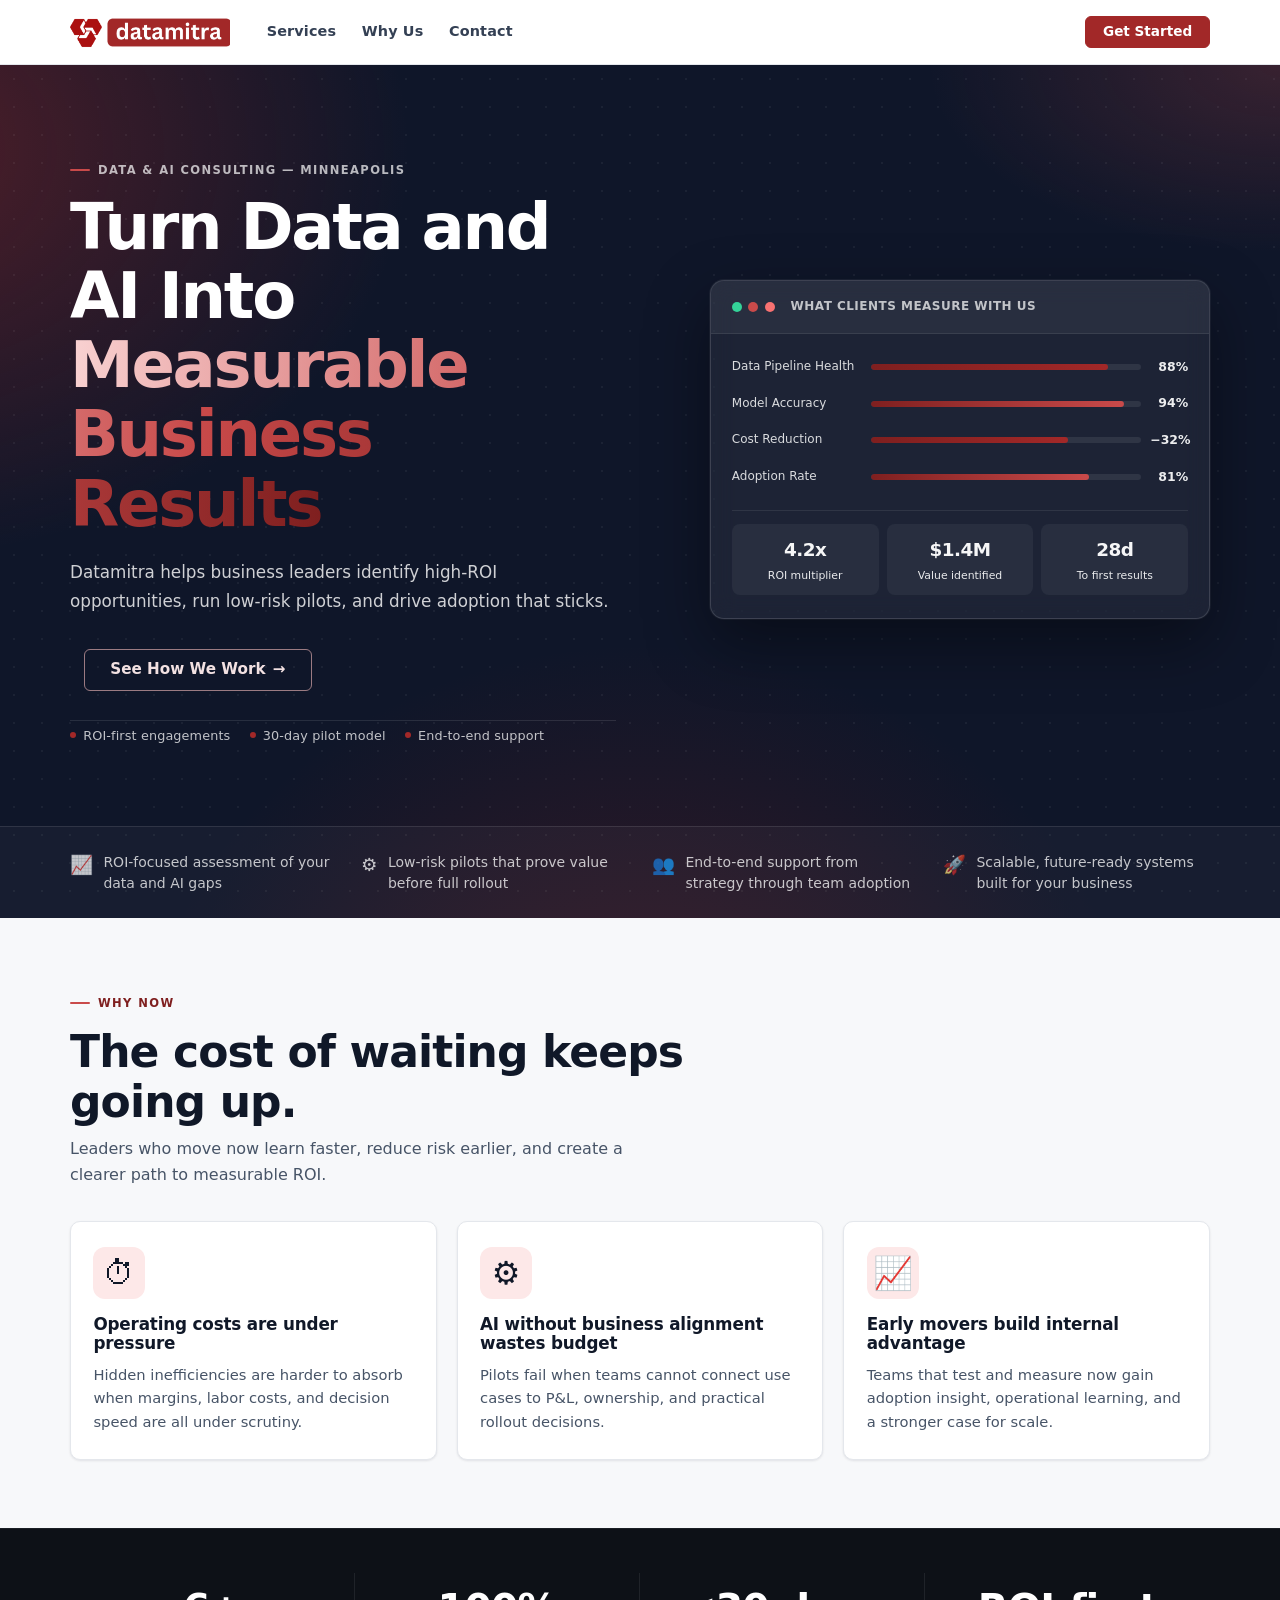
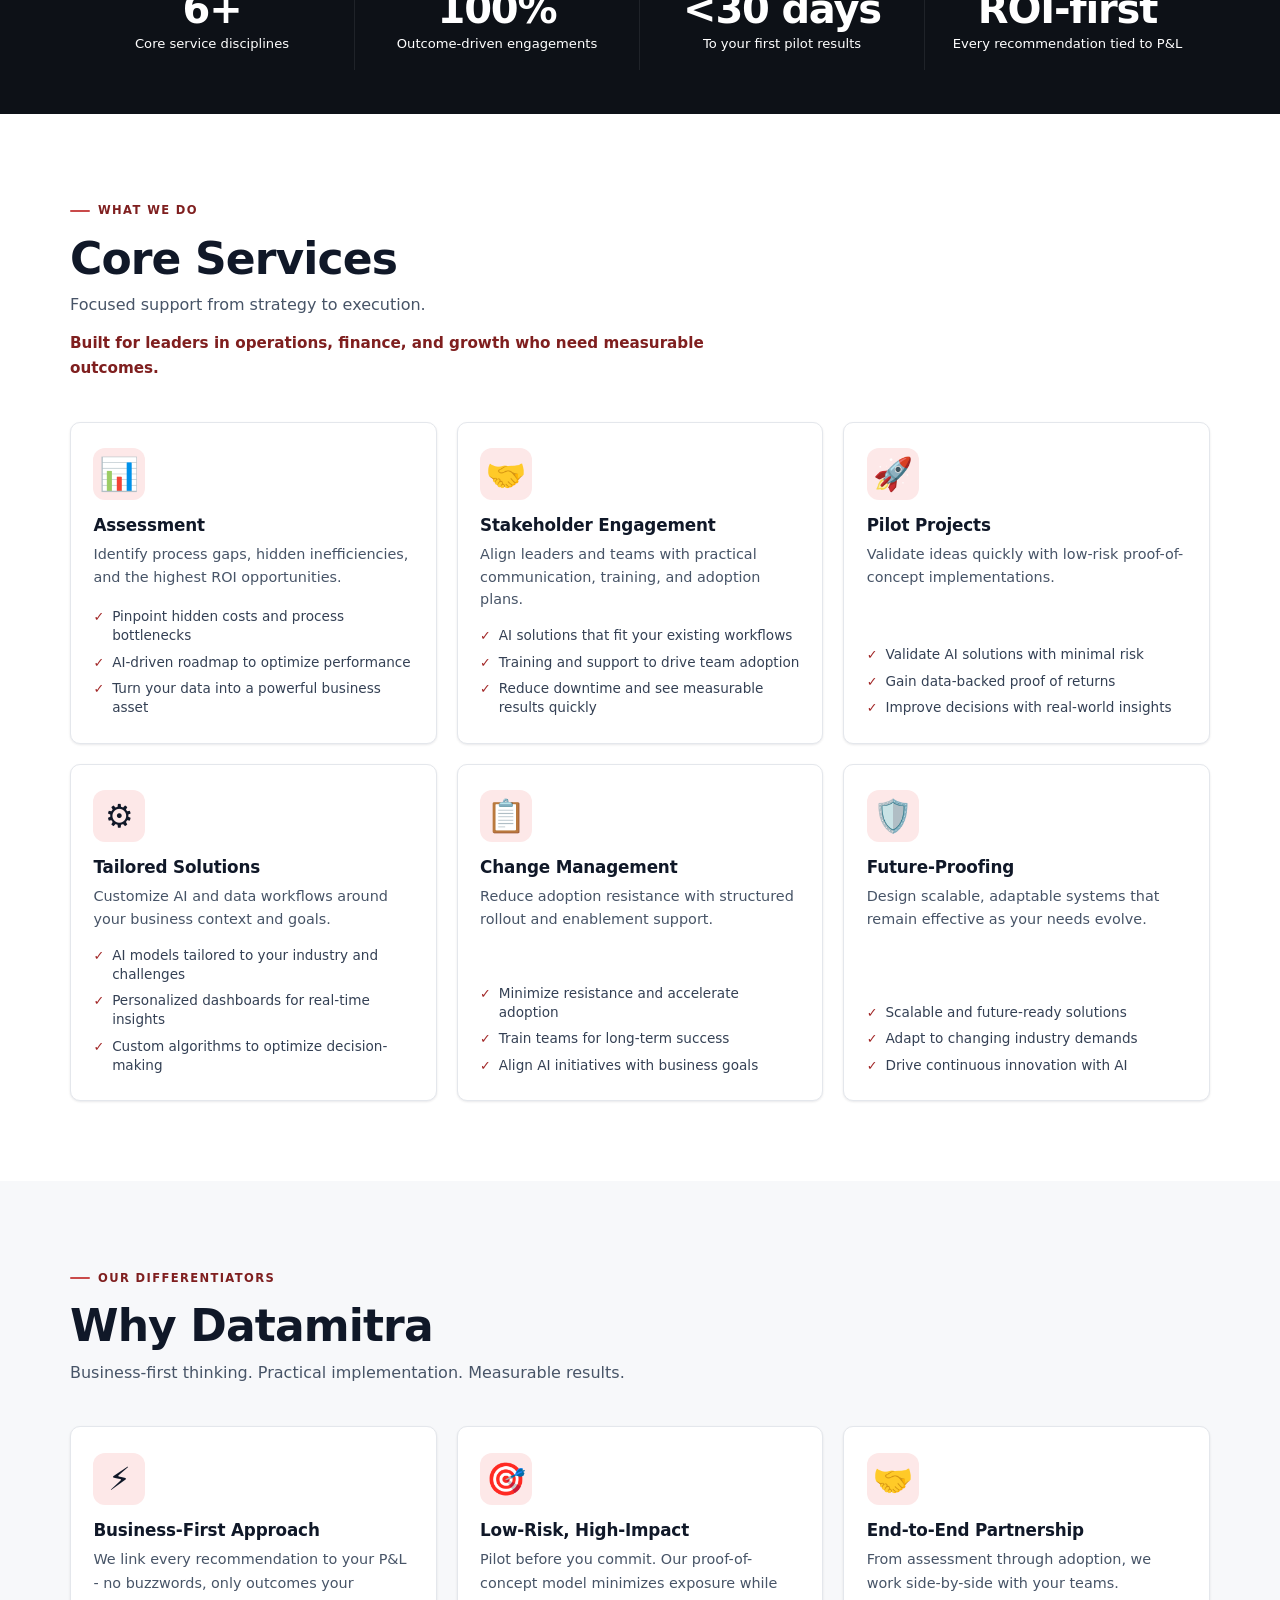
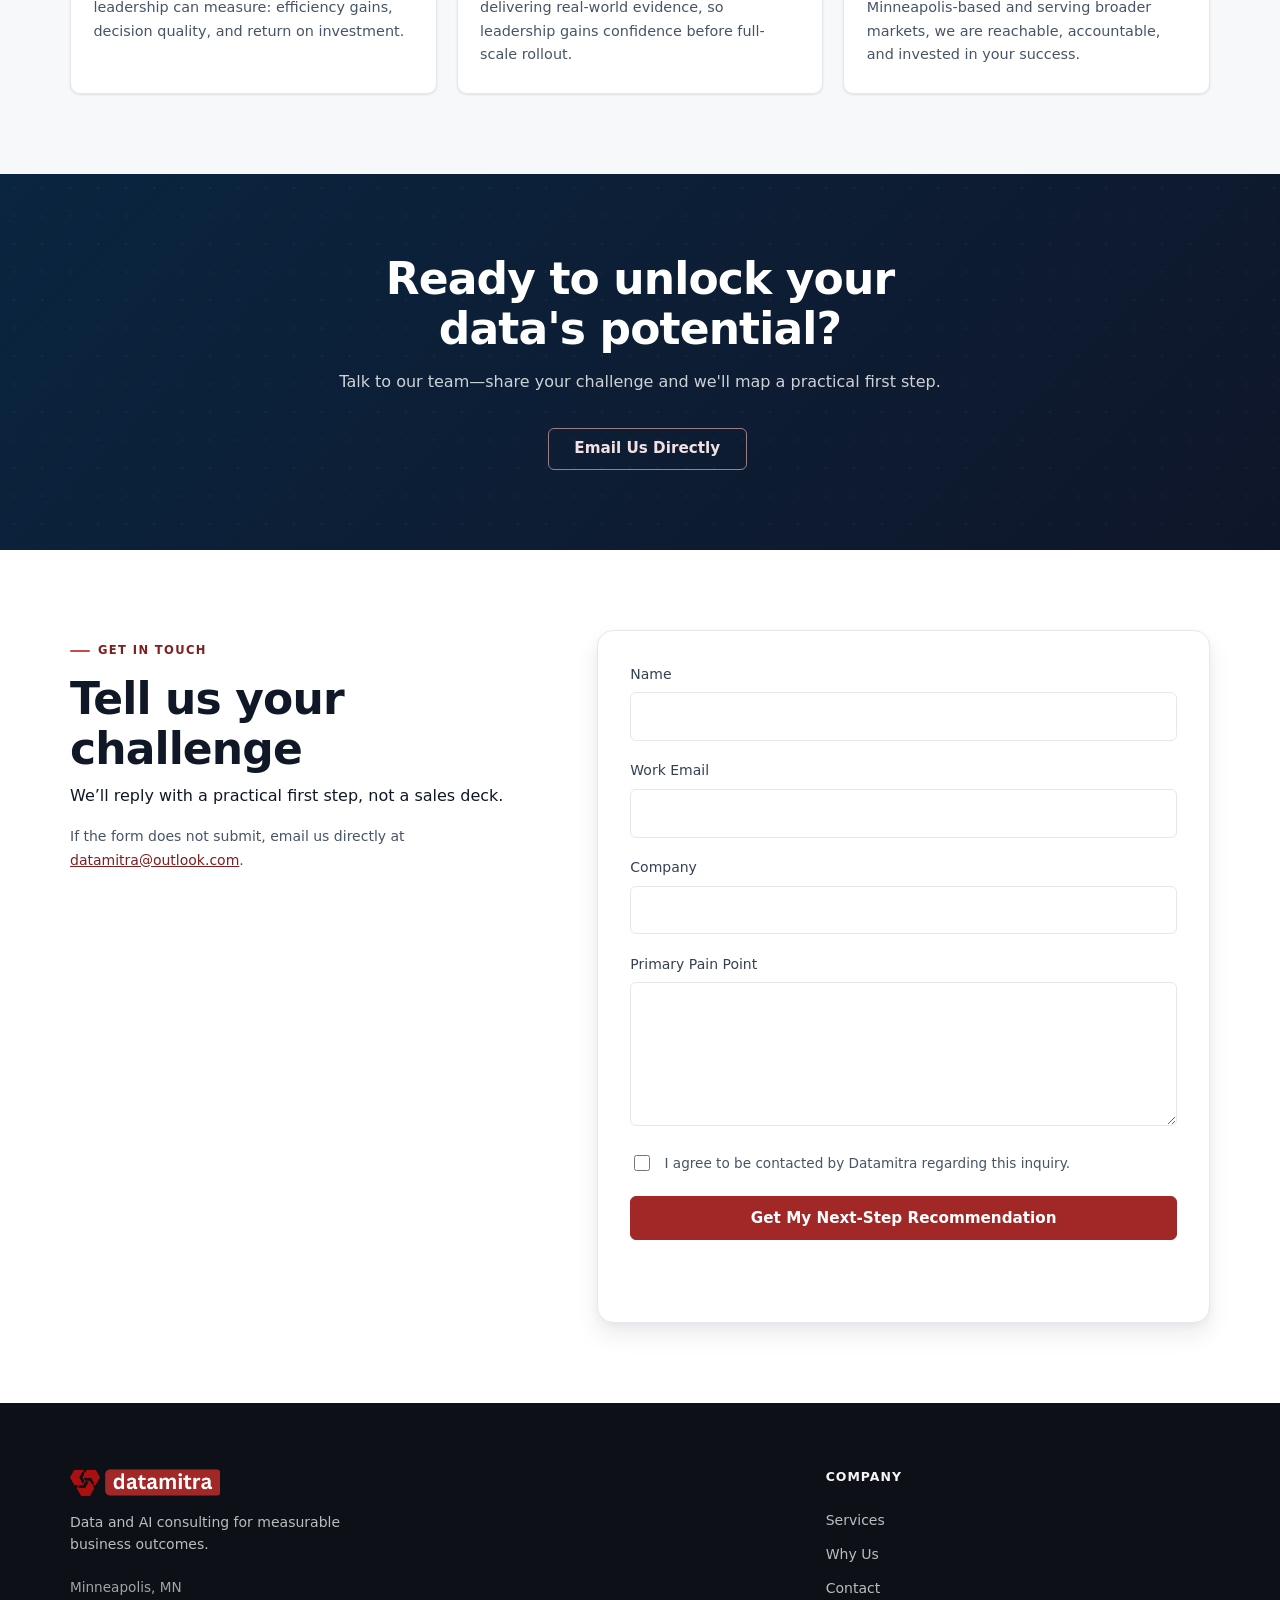
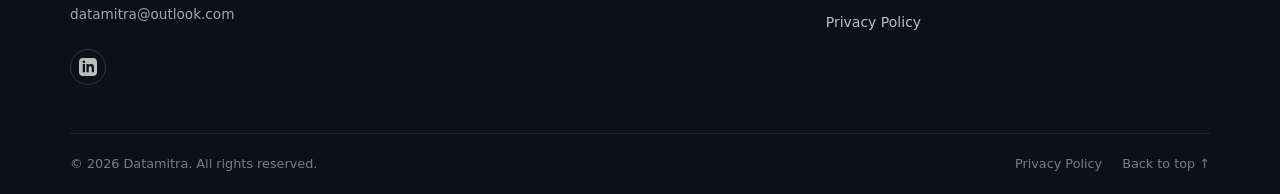
==== index.html @ 88424ece "Add favicon (datamitra logo)" ====
<!doctype html>
<html lang="en">
  <head>
    <meta charset="UTF-8" />
    <meta name="viewport" content="width=device-width, initial-scale=1.0" />
    <title>Datamitra | Unlock Data and AI ROI</title>
    <link rel="icon" type="image/png" href="assets/images/favicon.png" />
    <link rel="apple-touch-icon" href="assets/images/favicon.png" />
    <meta
      name="description"
      content="Datamitra helps organizations unlock measurable ROI from Data and AI through assessment, pilot projects, tailored solutions, and change management."
    />
    <meta property="og:title" content="Datamitra | Data and AI Partner" />
    <meta
      property="og:description"
      content="Simple, practical Data and AI implementation to drive measurable business outcomes."
    />
    <meta property="og:type" content="website" />
    <meta property="og:image" content="assets/images/logo-og.jpeg" />
    <meta name="theme-color" content="#0b1020" />
    <link rel="preconnect" href="https://fonts.googleapis.com" />
    <link rel="preconnect" href="https://fonts.gstatic.com" crossorigin />
    <link
      href="https://fonts.cdnfonts.com/css/canva-sans"
      rel="stylesheet"
    />
    <link href="https://calendar.google.com/calendar/scheduling-button-script.css" rel="stylesheet" />
    <script src="https://calendar.google.com/calendar/scheduling-button-script.js" async></script>
    <link rel="stylesheet" href="styles.css?v=19" />
  </head>
  <body>
    <a class="skip-link" href="#main">Skip to content</a>

    <header class="site-header">
      <div class="container nav-wrap">
        <a class="brand" href="#top" aria-label="Datamitra home">
          <img class="brand-logo" src="assets/images/logo-wide.png" alt="Datamitra" width="175" height="35" />
        </a>
        <nav aria-label="Main navigation">
          <ul class="nav-links" id="nav-links">
            <li><a href="#services">Services</a></li>
            <li><a href="#approach">Why Us</a></li>
            <li><a href="#contact">Contact</a></li>
          </ul>
        </nav>
        <div class="nav-actions">
          <a class="btn btn-nav" href="#contact">Get Started</a>
          <button class="nav-toggle" id="nav-toggle" aria-label="Open navigation menu" aria-expanded="false" aria-controls="nav-links">
            <span class="hamburger-bar"></span>
            <span class="hamburger-bar"></span>
            <span class="hamburger-bar"></span>
          </button>
        </div>
      </div>
    </header>

    <main id="main">
      <section id="top" class="hero" aria-labelledby="hero-title">
        <div class="hero-bg" aria-hidden="true"></div>
        <div class="container hero-grid">
          <!-- Left: text + CTAs -->
          <div class="hero-text">
            <p class="eyebrow eyebrow-light">Data &amp; AI Consulting &mdash; Minneapolis</p>
            <h1 id="hero-title">Turn Data and AI Into <em>Measurable Business Results</em></h1>
            <p class="hero-copy">
              Datamitra helps business leaders identify high-ROI opportunities, run low-risk pilots, and drive adoption that sticks.
            </p>
            <div class="hero-cta">
              <div class="schedule-button-slot" data-schedule-label="Book a 20-Minute ROI Assessment"></div>
              <a class="btn btn-hero-ghost" href="#approach">See How We Work <span aria-hidden="true">&rarr;</span></a>
            </div>
            <ul class="hero-trust" aria-label="Trust signals">
              <li><span class="trust-dot"></span>ROI-first engagements</li>
              <li><span class="trust-dot"></span>30-day pilot model</li>
              <li><span class="trust-dot"></span>End-to-end support</li>
            </ul>
          </div>
          <!-- Right: mock data dashboard visual -->
          <div class="hero-visual" aria-hidden="true">
            <div class="dash-card">
              <div class="dash-header">
                <span class="dash-dot dash-dot--green"></span>
                <span class="dash-dot dash-dot--amber"></span>
                <span class="dash-dot dash-dot--red"></span>
                <span class="dash-title">What Clients Measure With Us</span>
              </div>
              <div class="dash-body">
                <div class="dash-metric">
                  <span class="dash-label">Data Pipeline Health</span>
                  <div class="dash-bar-wrap"><div class="dash-bar" style="width:88%"></div></div>
                  <span class="dash-val">88%</span>
                </div>
                <div class="dash-metric">
                  <span class="dash-label">Model Accuracy</span>
                  <div class="dash-bar-wrap"><div class="dash-bar dash-bar--amber" style="width:94%"></div></div>
                  <span class="dash-val">94%</span>
                </div>
                <div class="dash-metric">
                  <span class="dash-label">Cost Reduction</span>
                  <div class="dash-bar-wrap"><div class="dash-bar" style="width:73%"></div></div>
                  <span class="dash-val">−32%</span>
                </div>
                <div class="dash-metric">
                  <span class="dash-label">Adoption Rate</span>
                  <div class="dash-bar-wrap"><div class="dash-bar dash-bar--amber" style="width:81%"></div></div>
                  <span class="dash-val">81%</span>
                </div>
                <div class="dash-kpi-row">
                  <div class="dash-kpi">
                    <span class="dash-kpi-num">4.2x</span>
                    <span class="dash-kpi-label">ROI multiplier</span>
                  </div>
                  <div class="dash-kpi">
                    <span class="dash-kpi-num">$1.4M</span>
                    <span class="dash-kpi-label">Value identified</span>
                  </div>
                  <div class="dash-kpi">
                    <span class="dash-kpi-num">28d</span>
                    <span class="dash-kpi-label">To first results</span>
                  </div>
                </div>
              </div>
            </div>
          </div>
        </div>
        <div class="hero-outcomes" aria-label="Key outcomes">
          <div class="container">
            <ul class="outcomes-list">
              <li>
                <span class="outcome-icon" aria-hidden="true">&#128200;</span>
                <span>ROI-focused assessment of your data and AI gaps</span>
              </li>
              <li>
                <span class="outcome-icon" aria-hidden="true">&#9881;</span>
                <span>Low-risk pilots that prove value before full rollout</span>
              </li>
              <li>
                <span class="outcome-icon" aria-hidden="true">&#128101;</span>
                <span>End-to-end support from strategy through team adoption</span>
              </li>
              <li>
                <span class="outcome-icon" aria-hidden="true">&#128640;</span>
                <span>Scalable, future-ready systems built for your business</span>
              </li>
            </ul>
          </div>
        </div>
      </section>

      <section class="section section-alt why-now-section" aria-labelledby="why-now-title">
        <div class="container why-now-wrap">
          <div class="why-now-copy">
            <p class="eyebrow">Why now</p>
            <h2 id="why-now-title">The cost of waiting keeps going up.</h2>
            <p class="section-intro">Leaders who move now learn faster, reduce risk earlier, and create a clearer path to measurable ROI.</p>
          </div>
          <div class="why-now-grid">
            <article class="why-now-item">
              <div class="why-now-icon" aria-hidden="true">&#9201;</div>
              <h3>Operating costs are under pressure</h3>
              <p>Hidden inefficiencies are harder to absorb when margins, labor costs, and decision speed are all under scrutiny.</p>
            </article>
            <article class="why-now-item">
              <div class="why-now-icon" aria-hidden="true">&#9881;</div>
              <h3>AI without business alignment wastes budget</h3>
              <p>Pilots fail when teams cannot connect use cases to P&amp;L, ownership, and practical rollout decisions.</p>
            </article>
            <article class="why-now-item">
              <div class="why-now-icon" aria-hidden="true">&#128200;</div>
              <h3>Early movers build internal advantage</h3>
              <p>Teams that test and measure now gain adoption insight, operational learning, and a stronger case for scale.</p>
            </article>
          </div>
        </div>
      </section>

      <section id="stats" class="stats-strip" aria-label="Impact metrics">
        <div class="container stats-grid">
          <div class="stat-item">
            <span class="stat-number">6+</span>
            <span class="stat-label">Core service disciplines</span>
          </div>
          <div class="stat-item">
            <span class="stat-number">100%</span>
            <span class="stat-label">Outcome-driven engagements</span>
          </div>
          <div class="stat-item">
            <span class="stat-number">&#60;30 days</span>
            <span class="stat-label">To your first pilot results</span>
          </div>
          <div class="stat-item">
            <span class="stat-number">ROI&#8209;first</span>
            <span class="stat-label">Every recommendation tied to P&amp;L</span>
          </div>
        </div>
      </section>

      <section id="services" class="section" aria-labelledby="services-title">
        <div class="container">
          <p class="eyebrow">What we do</p>
          <h2 id="services-title">Core Services</h2>
          <p class="section-intro">Focused support from strategy to execution.</p>
          <p class="section-note">Built for leaders in operations, finance, and growth who need measurable outcomes.</p>
          <div class="service-grid">
            <article class="service-item">
              <div class="service-icon" aria-hidden="true">📊</div>
              <h3>Assessment</h3>
              <p>Identify process gaps, hidden inefficiencies, and the highest ROI opportunities.</p>
              <ul class="service-checks">
                <li>Pinpoint hidden costs and process bottlenecks</li>
                <li>AI-driven roadmap to optimize performance</li>
                <li>Turn your data into a powerful business asset</li>
              </ul>
            </article>
            <article class="service-item">
              <div class="service-icon" aria-hidden="true">🤝</div>
              <h3>Stakeholder Engagement</h3>
              <p>Align leaders and teams with practical communication, training, and adoption plans.</p>
              <ul class="service-checks">
                <li>AI solutions that fit your existing workflows</li>
                <li>Training and support to drive team adoption</li>
                <li>Reduce downtime and see measurable results quickly</li>
              </ul>
            </article>
            <article class="service-item">
              <div class="service-icon" aria-hidden="true">🚀</div>
              <h3>Pilot Projects</h3>
              <p>Validate ideas quickly with low-risk proof-of-concept implementations.</p>
              <ul class="service-checks">
                <li>Validate AI solutions with minimal risk</li>
                <li>Gain data-backed proof of returns</li>
                <li>Improve decisions with real-world insights</li>
              </ul>
            </article>
            <article class="service-item">
              <div class="service-icon" aria-hidden="true">⚙️</div>
              <h3>Tailored Solutions</h3>
              <p>Customize AI and data workflows around your business context and goals.</p>
              <ul class="service-checks">
                <li>AI models tailored to your industry and challenges</li>
                <li>Personalized dashboards for real-time insights</li>
                <li>Custom algorithms to optimize decision-making</li>
              </ul>
            </article>
            <article class="service-item">
              <div class="service-icon" aria-hidden="true">📋</div>
              <h3>Change Management</h3>
              <p>Reduce adoption resistance with structured rollout and enablement support.</p>
              <ul class="service-checks">
                <li>Minimize resistance and accelerate adoption</li>
                <li>Train teams for long-term success</li>
                <li>Align AI initiatives with business goals</li>
              </ul>
            </article>
            <article class="service-item">
              <div class="service-icon" aria-hidden="true">🛡️</div>
              <h3>Future-Proofing</h3>
              <p>Design scalable, adaptable systems that remain effective as your needs evolve.</p>
              <ul class="service-checks">
                <li>Scalable and future-ready solutions</li>
                <li>Adapt to changing industry demands</li>
                <li>Drive continuous innovation with AI</li>
              </ul>
            </article>
          </div>
        </div>
      </section>

      <section id="approach" class="section section-alt" aria-labelledby="approach-title">
        <div class="container">
          <p class="eyebrow">Our differentiators</p>
          <h2 id="approach-title">Why Datamitra</h2>
          <p class="section-intro">Business-first thinking. Practical implementation. Measurable results.</p>
          <div class="why-grid">
            <div class="why-item">
              <div class="why-icon" aria-hidden="true">&#9889;</div>
              <h3>Business-First Approach</h3>
              <p>We link every recommendation to your P&amp;L - no buzzwords, only outcomes your leadership can measure: efficiency gains, decision quality, and return on investment.</p>
            </div>
            <div class="why-item">
              <div class="why-icon" aria-hidden="true">&#127919;</div>
              <h3>Low-Risk, High-Impact</h3>
              <p>Pilot before you commit. Our proof-of-concept model minimizes exposure while delivering real-world evidence, so leadership gains confidence before full-scale rollout.</p>
            </div>
            <div class="why-item">
              <div class="why-icon" aria-hidden="true">&#129309;</div>
              <h3>End-to-End Partnership</h3>
              <p>From assessment through adoption, we work side-by-side with your teams. Minneapolis-based and serving broader markets, we are reachable, accountable, and invested in your success.</p>
            </div>
          </div>
        </div>
      </section>

      <section class="prefooter-cta" aria-label="Call to action">
        <div class="container prefooter-inner">
          <h2>Ready to unlock your data's potential?</h2>
          <p>Talk to our team&mdash;share your challenge and we'll map a practical first step.</p>
          <div class="prefooter-btns">
            <div class="schedule-button-slot" data-schedule-label="Book a 20-Minute ROI Assessment"></div>
            <a class="btn btn-hero-ghost" href="mailto:datamitra@outlook.com">Email Us Directly</a>
          </div>
        </div>
      </section>

      <section id="contact" class="section" aria-labelledby="contact-title">
        <div class="container contact-grid">
          <div>
            <p class="eyebrow">Get in touch</p>
            <h2 id="contact-title">Tell us your challenge</h2>
            <p>
              We&rsquo;ll reply with a practical first step, not a sales deck.
            </p>
            <p class="small-note">
              If the form does not submit, email us directly at
              <a href="mailto:datamitra@outlook.com">datamitra@outlook.com</a>.
            </p>
            <div class="schedule-button-slot" data-schedule-label="Book an appointment"></div>
          </div>

          <form id="lead-form" novalidate aria-describedby="form-status">
            <div class="field">
              <label for="name">Name</label>
              <input id="name" name="name" type="text" autocomplete="name" required />
            </div>

            <div class="field">
              <label for="email">Work Email</label>
              <input id="email" name="email" type="email" autocomplete="email" required />
            </div>

            <div class="field">
              <label for="company">Company</label>
              <input id="company" name="company" type="text" autocomplete="organization" required />
            </div>

            <div class="field">
              <label for="painPoint">Primary Pain Point</label>
              <textarea id="painPoint" name="painPoint" rows="5" required></textarea>
            </div>

            <div class="field checkbox-field">
              <input id="consent" name="consent" type="checkbox" required />
              <label for="consent">I agree to be contacted by Datamitra regarding this inquiry.</label>
            </div>

            <button class="btn btn-primary" type="submit">Get My Next-Step Recommendation</button>
            <p id="form-status" class="form-status" role="status" aria-live="polite"></p>
          </form>
        </div>
      </section>
    </main>

    <footer class="site-footer">
      <div class="container footer-inner">
        <div class="footer-brand">
          <a class="brand" href="#top" aria-label="Datamitra home">
            <img class="brand-logo brand-logo-footer" src="assets/images/logo-wide.png" alt="Datamitra" width="160" height="32" />
          </a>
          <p class="footer-tagline">Data and AI consulting for measurable business outcomes.</p>
          <address class="footer-address">
            <span>Minneapolis, MN</span>
            <a href="mailto:datamitra@outlook.com">datamitra@outlook.com</a>
          </address>
          <div class="footer-social-row">
            <a href="https://www.linkedin.com/company/datamitra" class="footer-social-icon" aria-label="Datamitra on LinkedIn" target="_blank" rel="noopener noreferrer">
              <svg width="18" height="18" viewBox="0 0 24 24" fill="currentColor" aria-hidden="true"><path d="M19 0h-14c-2.761 0-5 2.239-5 5v14c0 2.761 2.239 5 5 5h14c2.762 0 5-2.239 5-5v-14c0-2.761-2.238-5-5-5zm-11 19h-3v-11h3v11zm-1.5-12.268c-.966 0-1.75-.79-1.75-1.764s.784-1.764 1.75-1.764 1.75.79 1.75 1.764-.783 1.764-1.75 1.764zm13.5 12.268h-3v-5.604c0-3.368-4-3.113-4 0v5.604h-3v-11h3v1.765c1.396-2.586 7-2.777 7 2.476v6.759z"/></svg>
            </a>
          </div>
        </div>
        <nav class="footer-links" aria-label="Footer navigation">
          <p class="footer-heading">Company</p>
          <a href="#services">Services</a>
          <a href="#approach">Why Us</a>
          <a href="#contact">Contact</a>
          <a href="privacy.html">Privacy Policy</a>
        </nav>
      </div>
      <div class="footer-bottom">
        <div class="container footer-bottom-inner">
          <p>&copy; <span id="year"></span> Datamitra. All rights reserved.</p>
          <div class="legal-links">
            <a href="privacy.html">Privacy Policy</a>
            <a href="#top">Back to top &uarr;</a>
          </div>
        </div>
      </div>
    </footer>

    <script>
      window.addEventListener('load', function() {
        if (!(window.calendar && calendar.schedulingButton)) {
          return;
        }

        var bookingUrl = 'https://calendar.google.com/calendar/appointments/schedules/AcZssZ2FUQxYby-SHyhyVcBf7xVcEHY242NLsDYYjzsNjG-u0UprrvH2GQXKTk11LdVNzRK6YGHO6Rc5?gv=true';
        var targets = document.querySelectorAll('.schedule-button-slot[data-schedule-label]');

        targets.forEach(function(target) {
          if (target.dataset.schedulingLoaded === 'true') {
            return;
          }

          calendar.schedulingButton.load({
            url: bookingUrl,
            color: '#A22828',
            label: target.dataset.scheduleLabel,
            target: target,
          });

          target.dataset.schedulingLoaded = 'true';
        });
      });
    </script>
    <script src="script.js"></script>
  </body>
</html>
---- styles.css ----
/* ═══════════════════════════════════════════════════════════
  Datamitra - Design System
  Canva Sans typography, logo-red brand system,
  deep navy hero, crisp card grids, mobile-first.
  ═══════════════════════════════════════════════════════════ */

/* ─── Design tokens ───────────────────────────────────────── */
:root {
  /* Surfaces */
  --bg: #ffffff;
  --bg-alt: #f7f8fa;
  --panel: #ffffff;
  --line: #e4e7ec;

  /* Text */
  --text: #101828;
  --text-2: #344054;
  --muted: #475467;

  /* Brand - logo red */
  --brand: #a22828;
  --brand-dark: #7f1f1f;
  --brand-light: #fde8e8;
  --brand-glow: rgba(162, 40, 40, 0.22);

  /* Accent - tonal red */
  --accent: #c94a4a;
  --accent-dark: #962323;

  /* Hero */
  --hero-bg: #0f1629;
  --hero-mid: #0a2540;
  --hero-line: rgba(255, 255, 255, 0.10);

  /* Shadows */
  --shadow-xs: 0 1px 3px rgba(16, 24, 40, 0.06), 0 1px 2px rgba(16, 24, 40, 0.04);
  --shadow-sm: 0 4px 8px rgba(16, 24, 40, 0.06), 0 2px 4px rgba(16, 24, 40, 0.04);
  --shadow: 0 12px 24px rgba(16, 24, 40, 0.08), 0 4px 8px rgba(16, 24, 40, 0.04);
  --shadow-lg: 0 24px 48px rgba(16, 24, 40, 0.12), 0 8px 16px rgba(16, 24, 40, 0.06);

  /* Radii */
  --radius: 10px;
  --radius-sm: 6px;
  --radius-lg: 16px;

  /* Typography */
  --font-body: "Canva Sans", "Segoe UI", system-ui, -apple-system, sans-serif;
  --font-heading: "Canva Sans", "Segoe UI", system-ui, -apple-system, sans-serif;
}

/* ─── Reset ───────────────────────────────────────────────── */
*,
*::before,
*::after { box-sizing: border-box; }

html, body {
  margin: 0;
  padding: 0;
  scroll-behavior: smooth;
}

body {
  font-family: var(--font-body);
  font-size: 1rem;
  line-height: 1.65;
  color: var(--text);
  background: var(--bg);
  -webkit-font-smoothing: antialiased;
  -moz-osx-font-smoothing: grayscale;
}

h1, h2, h3, h4 {
  font-family: var(--font-heading);
  line-height: 1.15;
  font-weight: 700;
  margin: 0 0 0.5rem;
  color: var(--text);
}

h1 {
  font-size: clamp(2.8rem, 6.5vw, 5rem);
  font-weight: 800;
  letter-spacing: -0.035em;
}

h2 {
  font-size: clamp(1.9rem, 3.8vw, 2.75rem);
  font-weight: 700;
  letter-spacing: -0.02em;
}

h3 {
  font-size: 1.05rem;
  font-weight: 600;
  letter-spacing: -0.01em;
}

p { margin: 0 0 1rem; }

a {
  color: var(--brand-dark);
  transition: color 0.15s;
}

img { max-width: 100%; display: block; }

/* ─── Utilities ───────────────────────────────────────────── */
.container {
  width: min(1140px, 92vw);
  margin: 0 auto;
}

.skip-link {
  position: absolute;
  left: -9999px;
  top: auto;
}

.skip-link:focus {
  left: 1rem;
  top: 1rem;
  padding: 0.5rem 0.9rem;
  background: var(--panel);
  border: 2px solid var(--brand);
  border-radius: var(--radius-sm);
  z-index: 999;
  color: var(--text);
  font-weight: 600;
  font-size: 0.9rem;
}

/* Section alternating bg */
.section-alt {
  background: var(--bg-alt);
}

/* ─── Eyebrow pill ────────────────────────────────────────── */
/* Databricks-style: small ALL CAPS label with colored dot/line */
.eyebrow {
  display: inline-flex;
  align-items: center;
  gap: 0.5rem;
  font-size: 0.72rem;
  font-weight: 600;
  letter-spacing: 0.12em;
  text-transform: uppercase;
  color: var(--brand-dark);
  margin-bottom: 0.85rem;
}

.eyebrow::before {
  content: "";
  display: inline-block;
  width: 20px;
  height: 2px;
  background: var(--accent);
  border-radius: 2px;
  flex-shrink: 0;
}

.eyebrow-light {
  color: rgba(255, 255, 255, 0.7);
}

.eyebrow-light::before {
  background: var(--accent);
}

/* ─── Buttons ─────────────────────────────────────────────── */
.btn {
  display: inline-flex;
  align-items: center;
  justify-content: center;
  gap: 0.45rem;
  padding: 0.7rem 1.35rem;
  border-radius: var(--radius-sm);
  border: 1.5px solid transparent;
  font-family: var(--font-body);
  font-size: 0.9rem;
  font-weight: 600;
  line-height: 1;
  text-decoration: none;
  cursor: pointer;
  white-space: nowrap;
  transition: background 0.15s, border-color 0.15s, color 0.15s, box-shadow 0.15s;
}

/* Nav "Get Started" */
.btn-nav {
  background: var(--brand);
  color: #fff;
  border-color: var(--brand);
  font-size: 0.85rem;
  padding: 0.52rem 1.05rem;
  border-radius: var(--radius-sm);
}

.btn-nav:hover {
  background: var(--brand-dark);
  border-color: var(--brand-dark);
  color: #fff;
}

/* Hero primary - logo red fill on dark */
.btn-hero-primary {
  background: var(--brand);
  color: #ffffff;
  border-color: var(--brand);
  font-size: 0.95rem;
  padding: 0.78rem 1.6rem;
}

.btn-hero-primary:hover {
  background: var(--brand-dark);
  border-color: var(--brand-dark);
  color: #fff;
  box-shadow: 0 4px 16px var(--brand-glow);
}

/* Hero ghost - logo red outline */
.btn-hero-ghost {
  background: transparent;
  color: rgba(255, 236, 236, 0.95);
  border-color: rgba(248, 190, 190, 0.6);
  font-size: 0.95rem;
  padding: 0.78rem 1.6rem;
}

.btn-hero-ghost:hover {
  background: var(--brand-glow);
  border-color: rgba(255, 224, 224, 0.95);
  color: #ffffff;
}

/* Section form submit */
.btn-primary {
  background: var(--brand);
  color: #fff;
  border-color: var(--brand);
}

.btn-primary:hover {
  background: var(--brand-dark);
  border-color: var(--brand-dark);
  box-shadow: 0 4px 12px var(--brand-glow);
}

/* Focus ring - accessible */
a:focus-visible,
button:focus-visible,
input:focus-visible,
textarea:focus-visible {
  outline: 2px solid var(--brand);
  outline-offset: 2px;
}

/* ─── Navigation ──────────────────────────────────────────── */
/* Databricks-style: solid white, no blur, crisp border */
.site-header {
  position: sticky;
  top: 0;
  background: #ffffff;
  border-bottom: 1px solid var(--line);
  z-index: 200;
}

.nav-wrap {
  display: flex;
  align-items: center;
  gap: 1rem;
  height: 64px;
}

/* Logo */
.brand {
  display: inline-flex;
  align-items: center;
  text-decoration: none;
  flex-shrink: 0;
  margin-right: 0.5rem;
}

.brand-logo {
  display: block;
  height: 32px;
  width: auto;
  object-fit: contain;
}

/* Nav items */
nav[aria-label="Main navigation"] {
  flex: 1;
}

.nav-links {
  list-style: none;
  display: flex;
  align-items: center;
  gap: 0;
  margin: 0;
  padding: 0;
}

.nav-links a {
  display: block;
  text-decoration: none;
  color: var(--text-2);
  font-family: var(--font-body);
  font-size: 0.9rem;
  font-weight: 600;
  letter-spacing: 0.01em;
  padding: 0.45rem 0.8rem;
  border-radius: var(--radius-sm);
  position: relative;
  transition: color 0.15s;
}

.nav-links a:hover {
  color: var(--text);
}

.nav-links a::after {
  content: "";
  position: absolute;
  bottom: -1px;
  left: 0.8rem;
  right: 0.8rem;
  height: 2px;
  background: var(--brand);
  transform: scaleX(0);
  transform-origin: left;
  transition: transform 0.2s;
  border-radius: 2px;
}

.nav-links a:hover::after {
  transform: scaleX(1);
}

/* Right-side nav actions */
.nav-actions {
  display: flex;
  align-items: center;
  gap: 0.75rem;
  flex-shrink: 0;
}

/* Mobile hamburger */
.nav-toggle {
  display: none;
  flex-direction: column;
  justify-content: center;
  gap: 5px;
  padding: 0.4rem;
  background: none;
  border: none;
  cursor: pointer;
  border-radius: var(--radius-sm);
}

.hamburger-bar {
  display: block;
  width: 22px;
  height: 2px;
  background: var(--text-2);
  border-radius: 2px;
  transition: transform 0.2s, opacity 0.2s;
}

.nav-toggle[aria-expanded="true"] .hamburger-bar:nth-child(1) {
  transform: translateY(7px) rotate(45deg);
}

.nav-toggle[aria-expanded="true"] .hamburger-bar:nth-child(2) {
  opacity: 0;
}

.nav-toggle[aria-expanded="true"] .hamburger-bar:nth-child(3) {
  transform: translateY(-7px) rotate(-45deg);
}

/* ─── Hero ────────────────────────────────────────────────── */
.hero {
  position: relative;
  background: var(--hero-bg);
  overflow: hidden;
}

/* Layered radial glows */
.hero-bg {
  position: absolute;
  inset: 0;
  pointer-events: none;
  background:
    radial-gradient(ellipse 70% 80% at -10% 10%, rgba(162, 40, 40, 0.45) 0%, transparent 60%),
    radial-gradient(ellipse 50% 40% at 100% 0%, rgba(201, 74, 74, 0.22) 0%, transparent 55%),
    radial-gradient(ellipse 60% 80% at 50% 120%, rgba(127, 31, 31, 0.38) 0%, transparent 65%);
}

.hero-bg::after {
  content: "";
  position: absolute;
  inset: 0;
  background-image: radial-gradient(rgba(255,255,255,0.05) 1px, transparent 1px);
  background-size: 28px 28px;
  pointer-events: none;
}

/* 2-column hero grid */
.hero-grid {
  position: relative;
  display: grid;
  grid-template-columns: 1fr 1fr;
  gap: 3rem;
  align-items: center;
  padding: 5.5rem 0 5rem;
  min-height: 520px;
}

.hero-text {
  max-width: 560px;
}

.hero-text h1 {
  font-size: clamp(2.35rem, 5vw, 4.1rem);
  color: #ffffff;
  margin-bottom: 1.2rem;
  line-height: 1.08;
}

/* Brand gradient on "full potential." */
.hero-text h1 em {
  font-style: normal;
  background: linear-gradient(92deg, #f9d2d2 0%, var(--accent) 55%, var(--brand-dark) 100%);
  -webkit-background-clip: text;
  -webkit-text-fill-color: transparent;
  background-clip: text;
}

.hero-copy {
  color: rgba(255, 255, 255, 0.8);
  font-size: 1.05rem;
  line-height: 1.75;
  max-width: 52ch;
  margin-bottom: 2rem;
}

.hero-cta {
  display: flex;
  flex-wrap: wrap;
  gap: 0.85rem;
  align-items: center;
  margin-bottom: 1.8rem;
}

/* Trust signals row below CTAs */
.hero-trust {
  list-style: none;
  margin: 0;
  padding: 0;
  display: flex;
  flex-wrap: wrap;
  gap: 1.2rem;
  padding-top: 0.25rem;
  border-top: 1px solid rgba(255, 255, 255, 0.1);
}

.hero-trust li {
  display: flex;
  align-items: center;
  gap: 0.45rem;
  font-size: 0.8rem;
  color: rgba(255, 255, 255, 0.74);
  font-weight: 500;
  letter-spacing: 0.01em;
}

.trust-dot {
  display: inline-block;
  width: 6px;
  height: 6px;
  border-radius: 50%;
  background: var(--brand);
  flex-shrink: 0;
}

/* ─── Dashboard visual card (hero right) ─────────────────── */
.hero-visual {
  display: flex;
  justify-content: flex-end;
  align-items: center;
}

.dash-card {
  background: rgba(255, 255, 255, 0.06);
  border: 1px solid rgba(255, 255, 255, 0.14);
  border-radius: 14px;
  width: 100%;
  max-width: 500px;
  backdrop-filter: blur(12px);
  -webkit-backdrop-filter: blur(12px);
  box-shadow: 0 24px 64px rgba(0, 0, 0, 0.4), 0 0 0 1px rgba(255,255,255,0.06);
  overflow: hidden;
}

.dash-header {
  display: flex;
  align-items: center;
  gap: 0.4rem;
  padding: 1rem 1.3rem;
  background: rgba(255, 255, 255, 0.05);
  border-bottom: 1px solid rgba(255, 255, 255, 0.08);
}

.dash-dot {
  width: 10px;
  height: 10px;
  border-radius: 50%;
  flex-shrink: 0;
}
.dash-dot--green { background: #34d399; }
.dash-dot--amber { background: var(--accent); }
.dash-dot--red   { background: #f87171; }

.dash-title {
  margin-left: 0.6rem;
  font-size: 0.75rem;
  font-weight: 600;
  color: rgba(255, 255, 255, 0.72);
  letter-spacing: 0.04em;
  text-transform: uppercase;
}

.dash-body {
  padding: 1.45rem 1.3rem;
  display: flex;
  flex-direction: column;
  gap: 1rem;
}

.dash-metric {
  display: flex;
  align-items: center;
  gap: 0.6rem;
}

.dash-label {
  font-size: 0.75rem;
  color: rgba(255, 255, 255, 0.84);
  width: 130px;
  flex-shrink: 0;
}

.dash-bar-wrap {
  flex: 1;
  height: 6px;
  background: rgba(255, 255, 255, 0.08);
  border-radius: 3px;
  overflow: hidden;
}

.dash-bar {
  height: 100%;
  border-radius: 3px;
  background: linear-gradient(90deg, var(--brand-dark), var(--brand));
  transition: width 1s ease;
}

.dash-bar--amber {
  background: linear-gradient(90deg, var(--brand-dark), var(--accent));
}

.dash-val {
  font-size: 0.78rem;
  font-weight: 700;
  color: rgba(255, 255, 255, 0.92);
  width: 38px;
  text-align: right;
  flex-shrink: 0;
}

.dash-kpi-row {
  display: grid;
  grid-template-columns: repeat(3, 1fr);
  gap: 0.5rem;
  margin-top: 0.4rem;
  padding-top: 0.85rem;
  border-top: 1px solid rgba(255, 255, 255, 0.08);
}

.dash-kpi {
  display: flex;
  flex-direction: column;
  align-items: center;
  gap: 0.2rem;
  background: rgba(255, 255, 255, 0.05);
  border-radius: 8px;
  padding: 0.7rem 0.4rem;
}

.dash-kpi-num {
  font-size: 1.15rem;
  font-weight: 800;
  color: rgba(255, 255, 255, 0.96);
  letter-spacing: -0.03em;
}

.dash-kpi-label {
  font-size: 0.68rem;
  color: rgba(255, 255, 255, 0.9);
  text-align: center;
  line-height: 1.35;
}

/* Outcomes bar inside hero bottom */
.hero-outcomes {
  position: relative;
  border-top: 1px solid var(--hero-line);
  background: rgba(255, 255, 255, 0.03);
  padding: 1.6rem 0;
}

.outcomes-list {
  list-style: none;
  margin: 0;
  padding: 0;
  display: grid;
  grid-template-columns: repeat(4, 1fr);
  gap: 1.5rem;
}

.outcomes-list li {
  display: flex;
  align-items: flex-start;
  gap: 0.65rem;
  color: rgba(255, 255, 255, 0.75);
  font-size: 0.875rem;
  line-height: 1.45;
  font-weight: 400;
}

.outcome-icon {
  font-size: 1.15rem;
  flex-shrink: 0;
  line-height: 1.45;
}

/* ─── Stats strip ─────────────────────────────────────────── */
/* Dark, high-contrast numbers */
.stats-strip {
  background: #0d1117;
  border-top: 1px solid rgba(255, 255, 255, 0.06);
  padding: 2.75rem 0;
}

.stats-grid {
  display: grid;
  grid-template-columns: repeat(4, 1fr);
  gap: 0;
  text-align: center;
}

.stat-item {
  display: flex;
  flex-direction: column;
  gap: 0.4rem;
  padding: 1rem 1.5rem;
  border-right: 1px solid rgba(255, 255, 255, 0.08);
}

.stat-item:last-child {
  border-right: none;
}

.stat-number {
  font-family: var(--font-heading);
  font-size: clamp(1.75rem, 3.2vw, 2.5rem);
  font-weight: 800;
  color: #ffffff;
  letter-spacing: -0.03em;
  line-height: 1;
}

.stat-label {
  font-size: 0.82rem;
  font-weight: 500;
  color: #ffffff;
  line-height: 1.4;
}

/* ─── Section defaults ────────────────────────────────────── */
.section {
  padding: 5rem 0;
  background: var(--bg);
}

.section-alt {
  background: var(--bg-alt);
}

.section-intro {
  color: var(--muted);
  font-size: 1rem;
  line-height: 1.65;
  margin-top: 0.4rem;
  margin-bottom: 0;
  max-width: 60ch;
}

.section-note {
  margin-top: 0.8rem;
  margin-bottom: 0;
  color: var(--brand-dark);
  font-size: 0.95rem;
  font-weight: 600;
  max-width: 60ch;
}

/* ─── Why now ─────────────────────────────────────────────── */
.why-now-section {
  padding-top: 4.25rem;
  padding-bottom: 4.25rem;
}

.why-now-wrap {
  display: grid;
  gap: 2rem;
}

.why-now-copy {
  max-width: 70ch;
}

.why-now-grid {
  display: grid;
  grid-template-columns: repeat(3, minmax(0, 1fr));
  gap: 1.25rem;
}

.why-now-item {
  background: var(--panel);
  border: 1px solid var(--line);
  border-radius: var(--radius);
  padding: 1.6rem 1.4rem;
  box-shadow: var(--shadow-xs);
  transition: box-shadow 0.22s, transform 0.22s, border-color 0.22s;
  overflow: hidden;
  position: relative;
}

.why-now-item::before {
  content: "";
  position: absolute;
  top: 0;
  left: 0;
  right: 0;
  height: 3px;
  background: linear-gradient(90deg, var(--brand), var(--accent));
  transform: scaleX(0);
  transform-origin: left;
  transition: transform 0.25s;
}

.why-now-item:hover {
  box-shadow: var(--shadow-lg);
  transform: translateY(-4px);
  border-color: var(--brand);
}

.why-now-item:hover::before {
  transform: scaleX(1);
}

.why-now-icon {
  font-size: 2rem;
  line-height: 1;
  margin-bottom: 1rem;
  display: inline-flex;
  align-items: center;
  justify-content: center;
  width: 52px;
  height: 52px;
  background: var(--brand-light);
  border-radius: 12px;
  transition: background 0.2s, transform 0.2s;
}

.why-now-item:hover .why-now-icon {
  background: var(--brand-glow);
  transform: scale(1.08);
}

.why-now-item h3 {
  margin-bottom: 0.55rem;
}

.why-now-item p {
  margin: 0;
  color: var(--muted);
  font-size: 0.92rem;
  line-height: 1.6;
}

/* ─── Service cards ───────────────────────────────────────── */
.service-grid {
  margin-top: 2.5rem;
  display: grid;
  grid-template-columns: repeat(3, minmax(0, 1fr));
  gap: 1.25rem;
}

.service-icon {
  font-size: 2rem;
  line-height: 1;
  margin-bottom: 1rem;
  display: inline-flex;
  align-items: center;
  justify-content: center;
  width: 52px;
  height: 52px;
  background: var(--brand-light);
  border-radius: 12px;
  transition: background 0.2s, transform 0.2s;
}

.service-item:hover .service-icon {
  background: var(--brand-glow);
  transform: scale(1.08);
}

.service-item {
  background: var(--panel);
  border: 1px solid var(--line);
  border-radius: var(--radius);
  padding: 1.6rem 1.4rem;
  box-shadow: var(--shadow-xs);
  transition: box-shadow 0.22s, transform 0.22s, border-color 0.22s;
  display: flex;
  flex-direction: column;
  overflow: hidden;
  position: relative;
}

.service-item:hover {
  box-shadow: var(--shadow-lg);
  transform: translateY(-4px);
  border-color: var(--brand);
}

/* Colored top accent line on hover */
.service-item::before {
  content: "";
  position: absolute;
  top: 0;
  left: 0;
  right: 0;
  height: 3px;
  background: linear-gradient(90deg, var(--brand), var(--accent));
  transform: scaleX(0);
  transform-origin: left;
  transition: transform 0.25s;
}

.service-item:hover::before {
  transform: scaleX(1);
}

.service-item h3 {
  color: var(--text);
  font-size: 1.05rem;
  margin-bottom: 0.5rem;
}

.service-item > p {
  color: var(--muted);
  font-size: 0.9rem;
  line-height: 1.55;
  margin-bottom: 1rem;
}

.service-checks {
  list-style: none;
  margin: auto 0 0;
  padding: 0;
  display: flex;
  flex-direction: column;
  gap: 0.45rem;
}

.service-checks li {
  display: flex;
  align-items: baseline;
  gap: 0.5rem;
  font-size: 0.85rem;
  color: var(--text-2);
  line-height: 1.4;
}

.service-checks li::before {
  content: "✓";
  color: var(--brand);
  font-weight: 700;
  font-size: 0.8rem;
  flex-shrink: 0;
}

/* ─── Why Datamitra ───────────────────────────────────────── */
.why-grid {
  margin-top: 2.5rem;
  display: grid;
  grid-template-columns: repeat(3, minmax(0, 1fr));
  gap: 1.25rem;
}

.why-item {
  background: var(--panel);
  border: 1px solid var(--line);
  border-radius: var(--radius);
  padding: 1.6rem 1.4rem;
  box-shadow: var(--shadow-xs);
  transition: box-shadow 0.22s, transform 0.22s, border-color 0.22s;
  overflow: hidden;
  position: relative;
}

.why-item::before {
  content: "";
  position: absolute;
  top: 0;
  left: 0;
  right: 0;
  height: 3px;
  background: linear-gradient(90deg, var(--brand), var(--accent));
  transform: scaleX(0);
  transform-origin: left;
  transition: transform 0.25s;
}

.why-item:hover {
  box-shadow: var(--shadow-lg);
  transform: translateY(-4px);
  border-color: var(--brand);
}

.why-item:hover::before {
  transform: scaleX(1);
}

.why-icon {
  font-size: 2rem;
  line-height: 1;
  margin-bottom: 1rem;
  display: inline-flex;
  align-items: center;
  justify-content: center;
  width: 52px;
  height: 52px;
  background: var(--brand-light);
  border-radius: 12px;
  transition: background 0.2s, transform 0.2s;
}

.why-item:hover .why-icon {
  background: var(--brand-glow);
  transform: scale(1.08);
}

.why-item h3 {
  font-size: 1.05rem;
  color: var(--text);
  margin-bottom: 0.5rem;
}

.why-item p {
  font-size: 0.9rem;
  color: var(--muted);
  margin: 0;
  line-height: 1.65;
}

/* ─── Pre-footer CTA band ─────────────────────────────────── */
/* Databricks-style dark band before footer */
.prefooter-cta {
  background: linear-gradient(135deg, #0a2540 0%, var(--hero-bg) 100%);
  padding: 5rem 0;
  text-align: center;
  position: relative;
  overflow: hidden;
}

/* Subtle grid texture */
.prefooter-cta::before {
  content: "";
  position: absolute;
  inset: 0;
  background-image: radial-gradient(rgba(255,255,255,0.04) 1px, transparent 1px);
  background-size: 28px 28px;
}

.prefooter-inner {
  max-width: 640px;
  position: relative;
}

.prefooter-inner h2 {
  color: #ffffff;
  margin-bottom: 0.9rem;
}

.prefooter-inner p {
  color: rgba(255, 255, 255, 0.8);
  font-size: 1rem;
  margin-bottom: 2rem;
}

.prefooter-btns {
  display: flex;
  flex-wrap: wrap;
  gap: 0.9rem;
  justify-content: center;
}

/* ─── Contact ─────────────────────────────────────────────── */
.contact-grid {
  display: grid;
  grid-template-columns: 1fr 1.3fr;
  gap: 3.5rem;
  align-items: start;
}

.contact-grid > div {
  padding-top: 0.25rem;
}

.small-note {
  color: var(--muted);
  font-size: 0.875rem;
  margin-top: 0.75rem;
}

.schedule-button-slot {
  margin: 0.55rem 0 0.95rem;
}

.hero-cta .schedule-button-slot,
.prefooter-btns .schedule-button-slot {
  margin: 0;
  display: inline-flex;
}

#lead-form {
  background: var(--panel);
  border: 1px solid var(--line);
  border-radius: var(--radius-lg);
  box-shadow: var(--shadow);
  padding: 2rem;
}

.field {
  margin-bottom: 1.15rem;
}

label {
  display: block;
  font-weight: 500;
  font-size: 0.875rem;
  color: var(--text-2);
  margin-bottom: 0.4rem;
}

input[type="text"],
input[type="email"],
textarea {
  width: 100%;
  font: inherit;
  font-size: 0.9rem;
  padding: 0.72rem 0.9rem;
  border: 1px solid var(--line);
  border-radius: var(--radius-sm);
  background: var(--bg);
  color: var(--text);
  transition: border-color 0.15s, box-shadow 0.15s;
  -webkit-appearance: none;
}

input[type="text"]:hover,
input[type="email"]:hover,
textarea:hover {
  border-color: #b0bec5;
}

input[type="text"]:focus,
input[type="email"]:focus,
textarea:focus {
  border-color: var(--brand);
  box-shadow: 0 0 0 3px var(--brand-glow);
  outline: none;
  background: #fff;
}

.checkbox-field {
  display: flex;
  align-items: flex-start;
  gap: 0.7rem;
}

.checkbox-field input {
  appearance: auto;
  -webkit-appearance: checkbox;
  width: 16px;
  height: 16px;
  min-width: 16px;
  margin-top: 0.15rem;
  flex-shrink: 0;
  accent-color: var(--brand);
  border-radius: 4px;
  cursor: pointer;
}

.checkbox-field label {
  margin-bottom: 0;
  font-weight: 400;
  font-size: 0.85rem;
  color: var(--muted);
  line-height: 1.55;
  cursor: pointer;
}

#lead-form .btn {
  width: 100%;
  padding: 0.82rem;
  font-size: 0.95rem;
  border-radius: var(--radius-sm);
  margin-top: 0.25rem;
}

.form-status {
  min-height: 1.4rem;
  margin-top: 0.75rem;
  font-weight: 600;
  font-size: 0.875rem;
}

.form-status.success { color: #065f46; }
.form-status.error   { color: #991b1b; }

/* ─── Footer ──────────────────────────────────────────────── */
.site-footer {
  background: #0d1117;
}

.footer-inner {
  display: grid;
  grid-template-columns: 1.8fr 1fr;
  gap: 4rem;
  align-items: start;
  padding: 4rem 0 3rem;
  border-bottom: 1px solid rgba(255, 255, 255, 0.08);
}

.footer-brand .brand {
  margin-bottom: 0.85rem;
  display: inline-flex;
}

.footer-tagline {
  font-size: 0.875rem;
  color: rgba(255, 255, 255, 0.72);
  margin: 0 0 1.25rem;
  max-width: 36ch;
  line-height: 1.6;
}

.footer-address {
  display: flex;
  flex-direction: column;
  gap: 0.3rem;
  font-style: normal;
  margin-bottom: 1.5rem;
}

.footer-address span,
.footer-address a {
  color: rgba(255, 255, 255, 0.62);
  font-size: 0.85rem;
  text-decoration: none;
  transition: color 0.15s;
}

.footer-address a:hover {
  color: #ffffff;
}

.footer-social-row {
  display: flex;
  gap: 0.6rem;
  flex-wrap: wrap;
}

.footer-social-icon {
  display: inline-flex;
  align-items: center;
  justify-content: center;
  width: 36px;
  height: 36px;
  border-radius: 50%;
  border: 1px solid rgba(255, 255, 255, 0.15);
  color: rgba(255, 255, 255, 0.72);
  text-decoration: none;
  transition: background 0.18s, border-color 0.18s, color 0.18s;
}

.footer-social-icon:hover {
  background: rgba(255, 255, 255, 0.1);
  border-color: rgba(255, 255, 255, 0.35);
  color: #ffffff;
}

.footer-links {
  display: flex;
  flex-direction: column;
  gap: 0.7rem;
}

.footer-heading {
  margin: 0 0 0.6rem;
  color: rgba(255, 255, 255, 0.96);
  font-size: 0.78rem;
  font-weight: 700;
  letter-spacing: 0.08em;
  text-transform: uppercase;
}

.footer-links a {
  color: rgba(255, 255, 255, 0.72);
  text-decoration: none;
  font-size: 0.875rem;
  transition: color 0.15s;
}

.footer-links a:hover { color: #ffffff; }

.footer-bottom {
  padding: 1.2rem 0;
}

.footer-bottom-inner {
  display: flex;
  align-items: center;
  justify-content: space-between;
  gap: 1rem;
}

.footer-bottom p {
  font-size: 0.8rem;
  color: rgba(255, 255, 255, 0.45);
  margin: 0;
}

.footer-bottom a {
  font-size: 0.8rem;
  color: rgba(255, 255, 255, 0.45);
  text-decoration: none;
  transition: color 0.15s;
}

.footer-bottom a:hover { color: var(--accent); }

.legal-links {
  display: flex;
  align-items: center;
  gap: 1.25rem;
}

/* ─── Footer logo keeps original brand colors ─────────────── */
.brand-logo-footer {
  height: 30px;
  width: auto;
  object-fit: contain;
  filter: none;
  opacity: 1;
}

.brand-logo-footer:hover { opacity: 1; }

/* ─── Responsive ──────────────────────────────────────────── */
@media (max-width: 1024px) {
  .outcomes-list {
    grid-template-columns: repeat(2, 1fr);
  }

  .stats-grid {
    grid-template-columns: repeat(2, 1fr);
  }

  .stat-item:nth-child(2) {
    border-right: none;
  }
}

@media (max-width: 900px) {
  .service-grid,
  .why-grid,
  .why-now-grid {
    grid-template-columns: repeat(2, minmax(0, 1fr));
  }

  .contact-grid {
    grid-template-columns: 1fr;
    gap: 2rem;
  }

  .footer-inner {
    grid-template-columns: 1fr 1fr;
    gap: 2rem;
  }
}

@media (max-width: 768px) {
  /* Show hamburger, hide desktop nav */
  .nav-toggle {
    display: flex;
  }

  nav[aria-label="Main navigation"] {
    position: absolute;
    top: 64px;
    left: 0;
    right: 0;
    background: #ffffff;
    border-bottom: 1px solid var(--line);
    box-shadow: var(--shadow);
    z-index: 190;
    padding: 0.75rem 0;
    display: none;
  }

  nav[aria-label="Main navigation"].is-open {
    display: block;
  }

  .nav-links {
    flex-direction: column;
    align-items: stretch;
    gap: 0;
    padding: 0 calc((100vw - min(1140px, 92vw)) / 2);
  }

  .nav-links a {
    padding: 0.7rem 1rem;
    font-size: 0.95rem;
    border-radius: 0;
  }

  .nav-links a::after {
    display: none;
  }

  /* Hero: stack on mobile */
  .hero-grid {
    grid-template-columns: 1fr;
    padding: 4rem 0 3rem;
    gap: 2.5rem;
    min-height: unset;
  }

  .hero-visual {
    justify-content: center;
  }

  .dash-card {
    max-width: 100%;
  }

  h1 {
    font-size: clamp(2rem, 8vw, 2.8rem);
  }
}

@media (max-width: 640px) {
  .outcomes-list {
    grid-template-columns: 1fr;
  }

  .stats-grid {
    grid-template-columns: 1fr 1fr;
  }

  .service-grid,
  .why-grid,
  .why-now-grid {
    grid-template-columns: 1fr;
  }

  .footer-inner {
    grid-template-columns: 1fr;
    gap: 1.75rem;
  }

  .prefooter-inner {
    padding: 0 1rem;
  }

  .hero-cta {
    flex-direction: column;
    align-items: flex-start;
  }

  .footer-bottom-inner {
    flex-direction: column;
    text-align: center;
    gap: 0.5rem;
  }
}

@media (max-width: 480px) {
  .hero-copy {
    color: rgba(255, 255, 255, 0.86);
  }

  .hero-trust li {
    color: rgba(255, 255, 255, 0.8);
    font-size: 0.84rem;
  }

  .dash-label {
    color: rgba(255, 255, 255, 0.88);
  }

  .dash-kpi-label {
    color: rgba(255, 255, 255, 0.94);
    font-size: 0.7rem;
  }

  .footer-tagline,
  .footer-links a,
  .footer-social a,
  .footer-bottom p,
  .footer-bottom a {
    color: rgba(255, 255, 255, 0.84);
  }
}
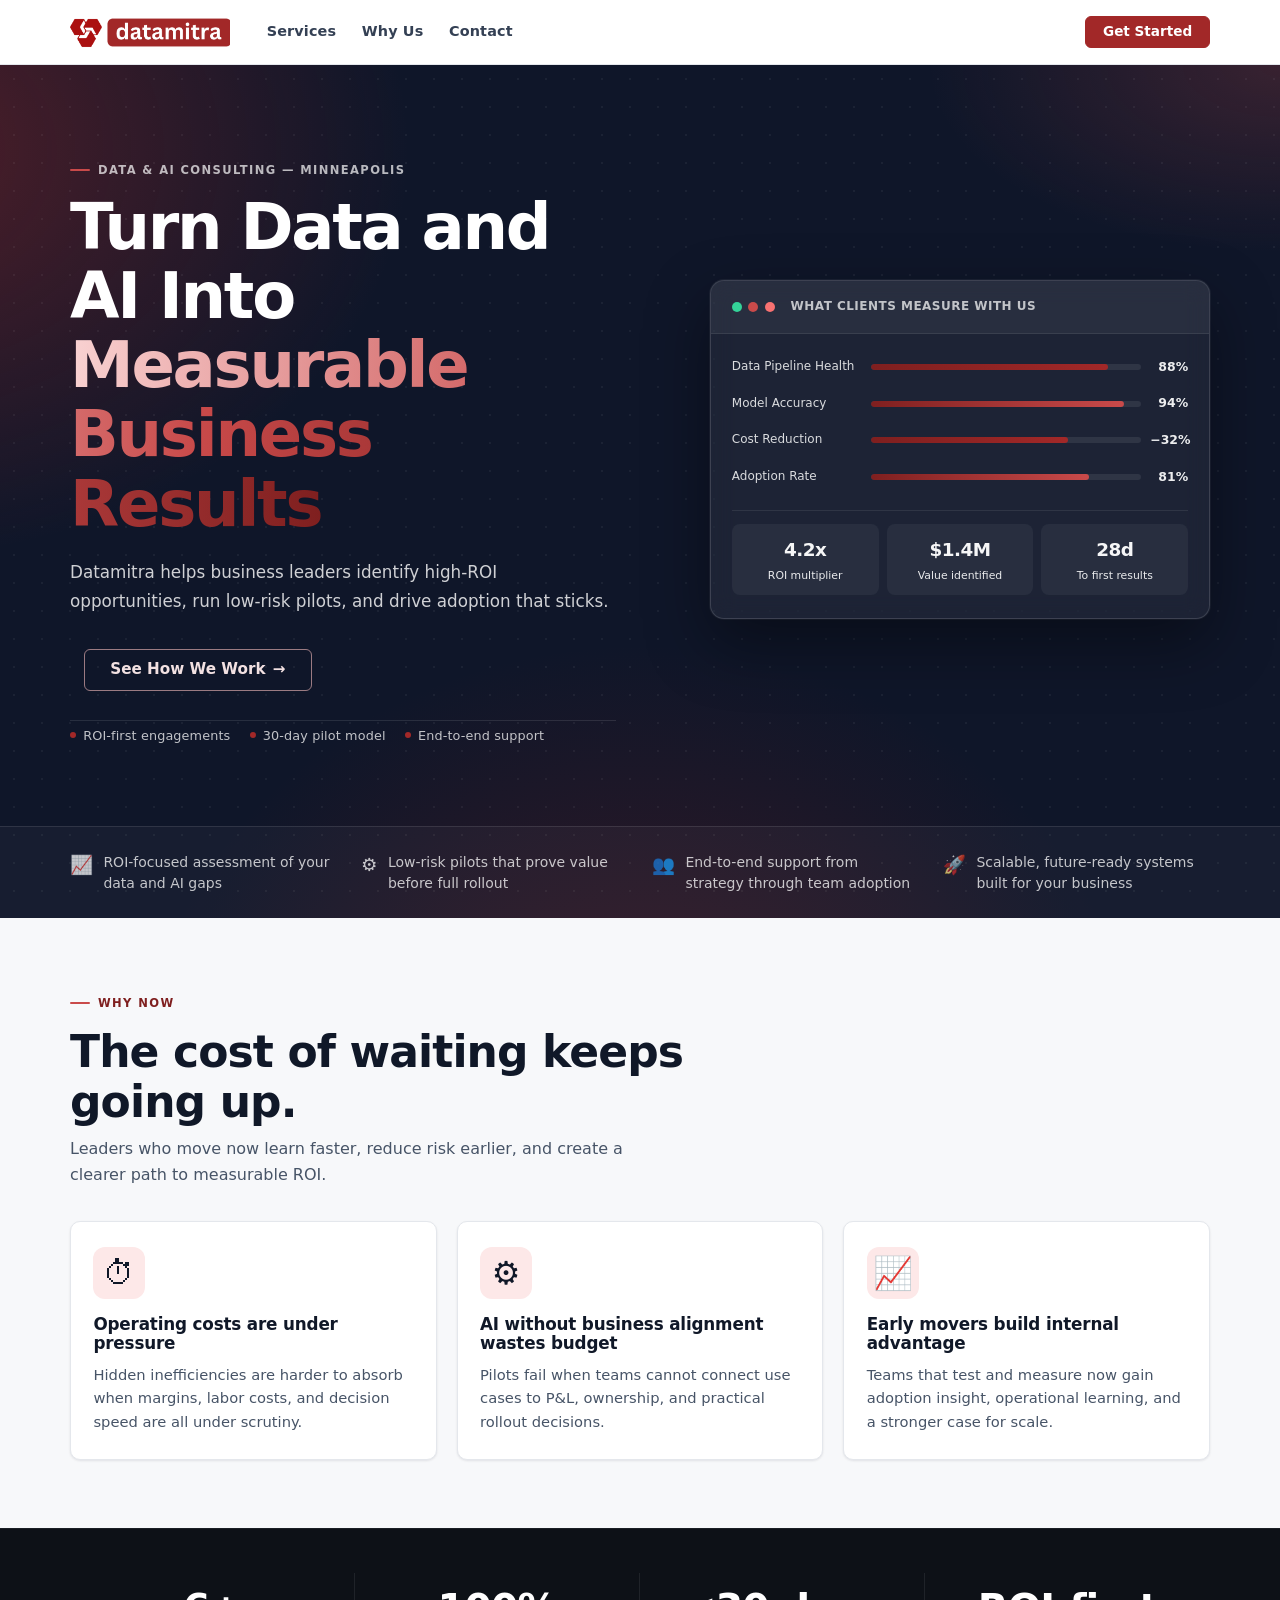
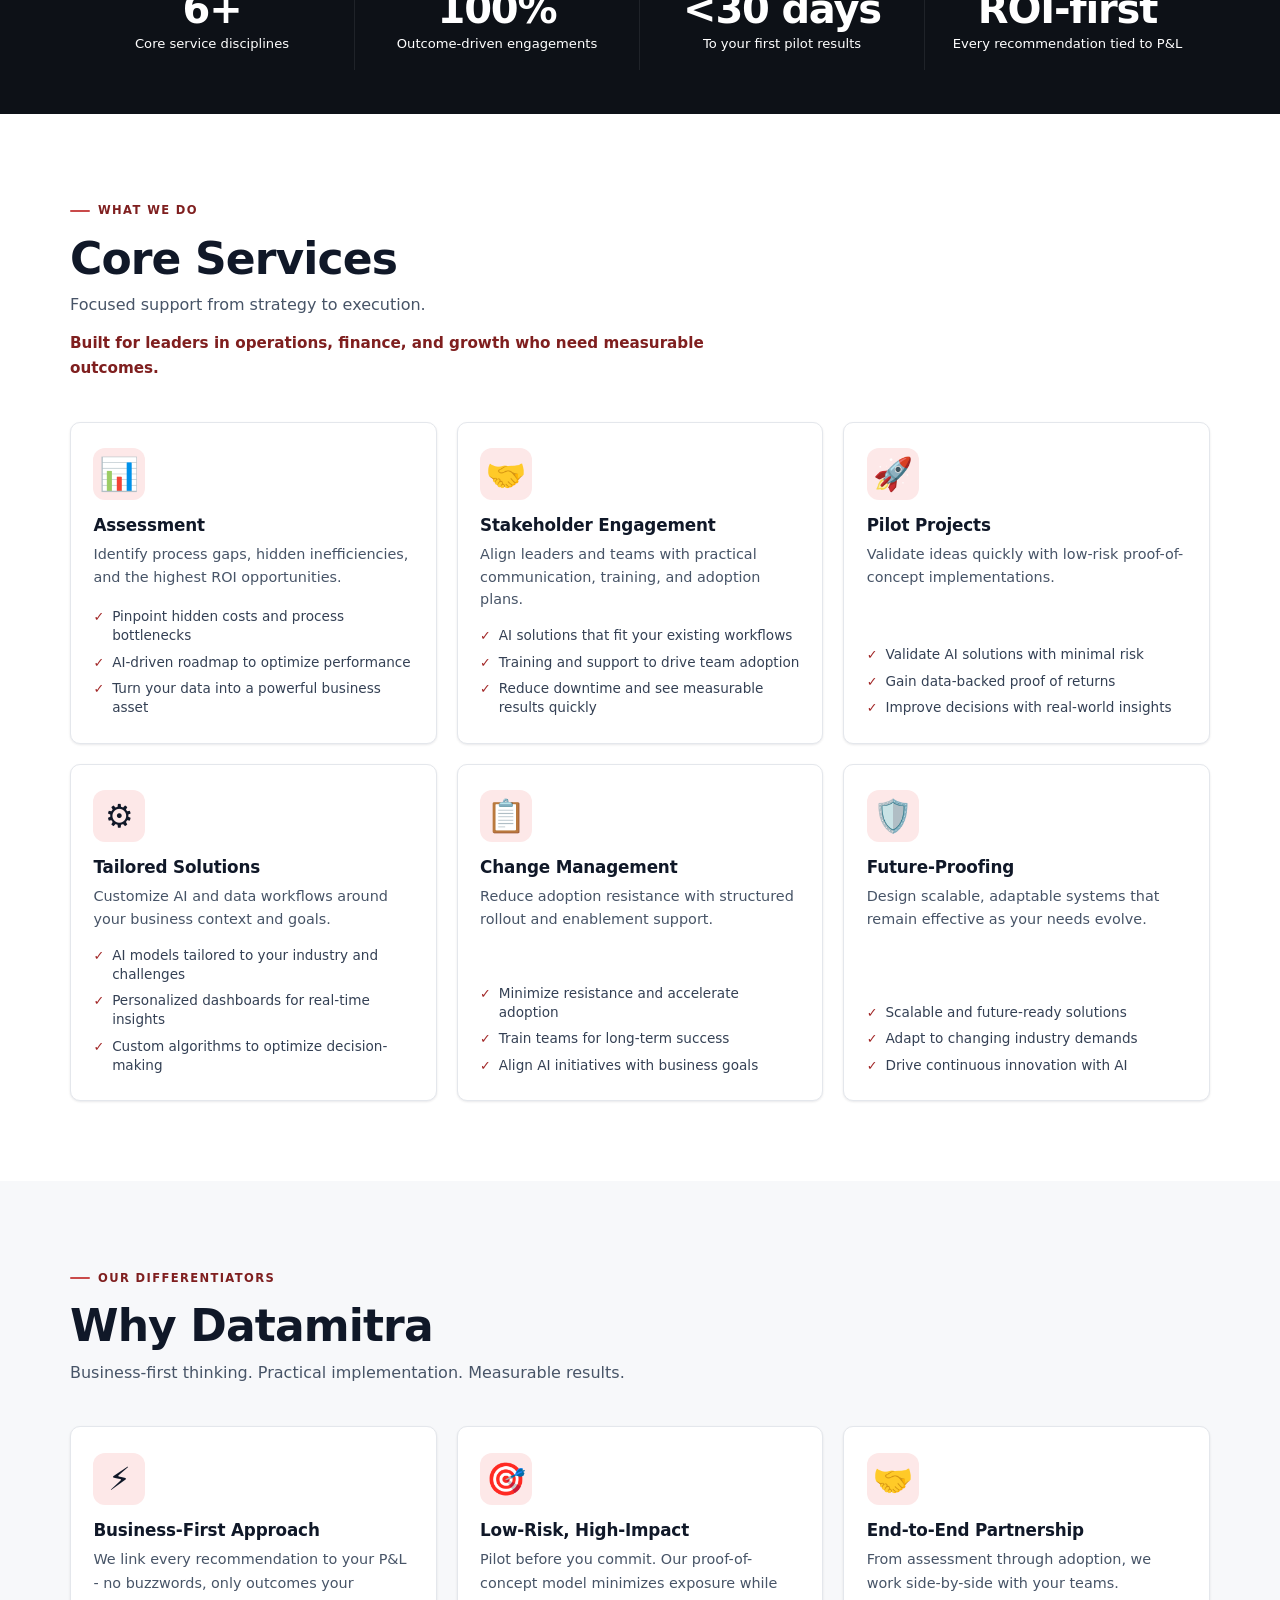
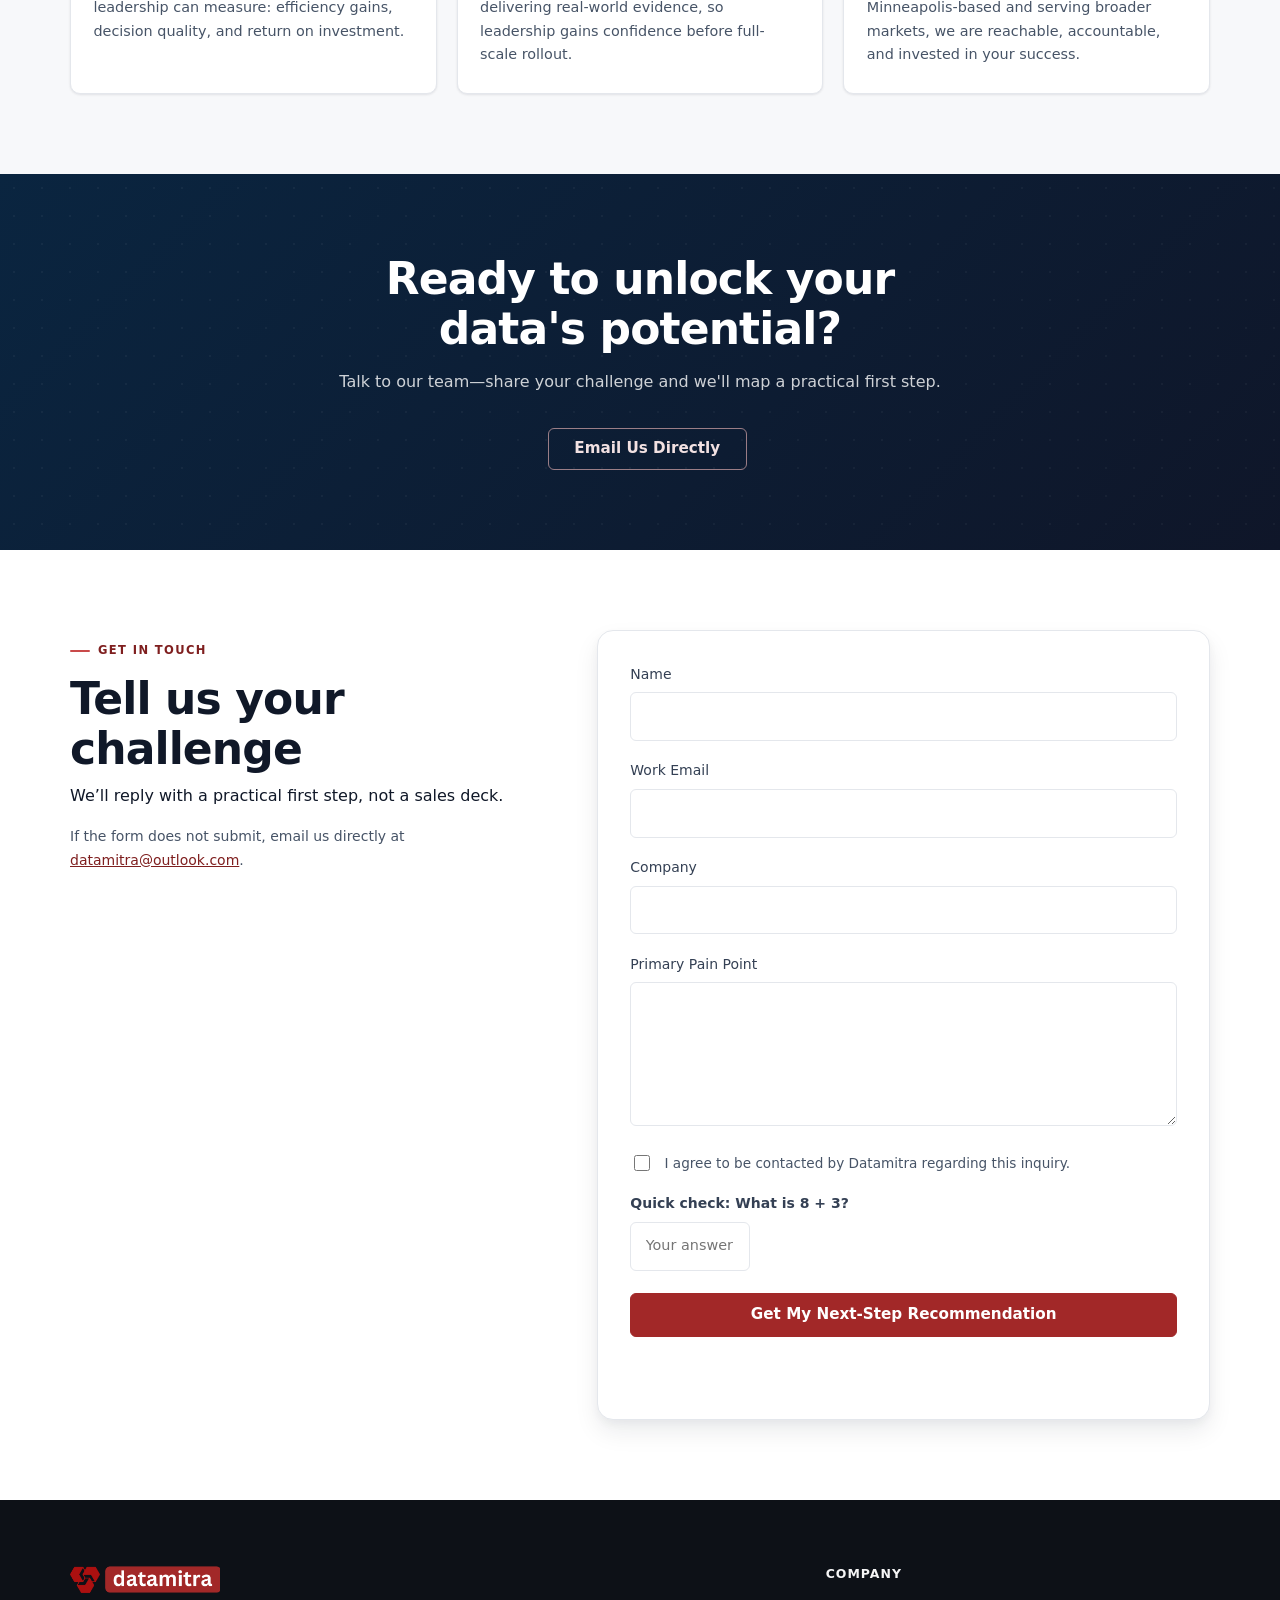
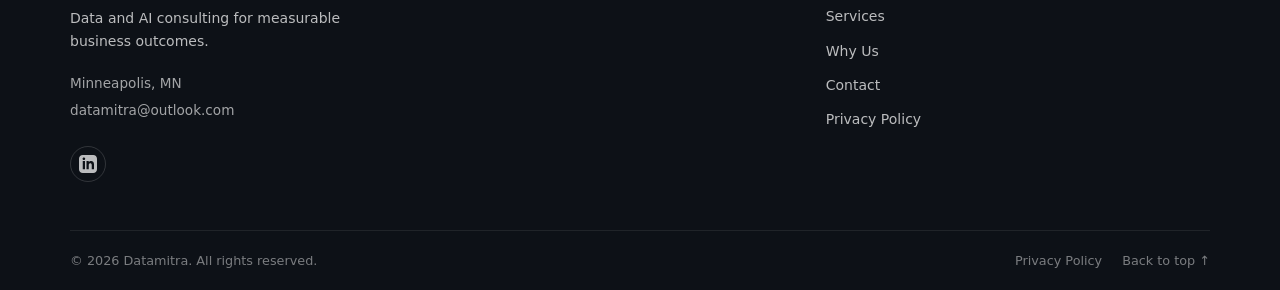
==== commit 98a4674e: "Add honeypot + math captcha to contact form" ====
--- a/index.html
+++ b/index.html
@@ -26,7 +26,7 @@
     />
     <link href="https://calendar.google.com/calendar/scheduling-button-script.css" rel="stylesheet" />
     <script src="https://calendar.google.com/calendar/scheduling-button-script.js" async></script>
-    <link rel="stylesheet" href="styles.css?v=19" />
+    <link rel="stylesheet" href="styles.css?v=20" />
   </head>
   <body>
     <a class="skip-link" href="#main">Skip to content</a>
@@ -343,6 +343,17 @@
               <label for="consent">I agree to be contacted by Datamitra regarding this inquiry.</label>
             </div>
 
+            <!-- Honeypot: hidden from humans, bots fill this -->
+            <div class="hp-field" aria-hidden="true">
+              <label for="website">Website</label>
+              <input id="website" name="website" type="text" tabindex="-1" autocomplete="off" />
+            </div>
+
+            <div class="field captcha-field">
+              <label for="captcha">Quick check: <span id="captcha-question" aria-live="polite"></span></label>
+              <input id="captcha" name="captcha" type="text" inputmode="numeric" autocomplete="off" required placeholder="Your answer" />
+            </div>
+
             <button class="btn btn-primary" type="submit">Get My Next-Step Recommendation</button>
             <p id="form-status" class="form-status" role="status" aria-live="polite"></p>
           </form>
--- a/styles.css
+++ b/styles.css
@@ -1144,6 +1144,26 @@
 .form-status.success { color: #065f46; }
 .form-status.error   { color: #991b1b; }
 
+/* Honeypot - visually hidden, accessible for screen readers to skip */
+.hp-field {
+  position: absolute;
+  left: -9999px;
+  width: 1px;
+  height: 1px;
+  overflow: hidden;
+  opacity: 0;
+  pointer-events: none;
+}
+
+/* Captcha question styling */
+.captcha-field label {
+  font-weight: 600;
+}
+
+#captcha {
+  max-width: 120px;
+}
+
 /* ─── Footer ──────────────────────────────────────────────── */
 .site-footer {
   background: #0d1117;
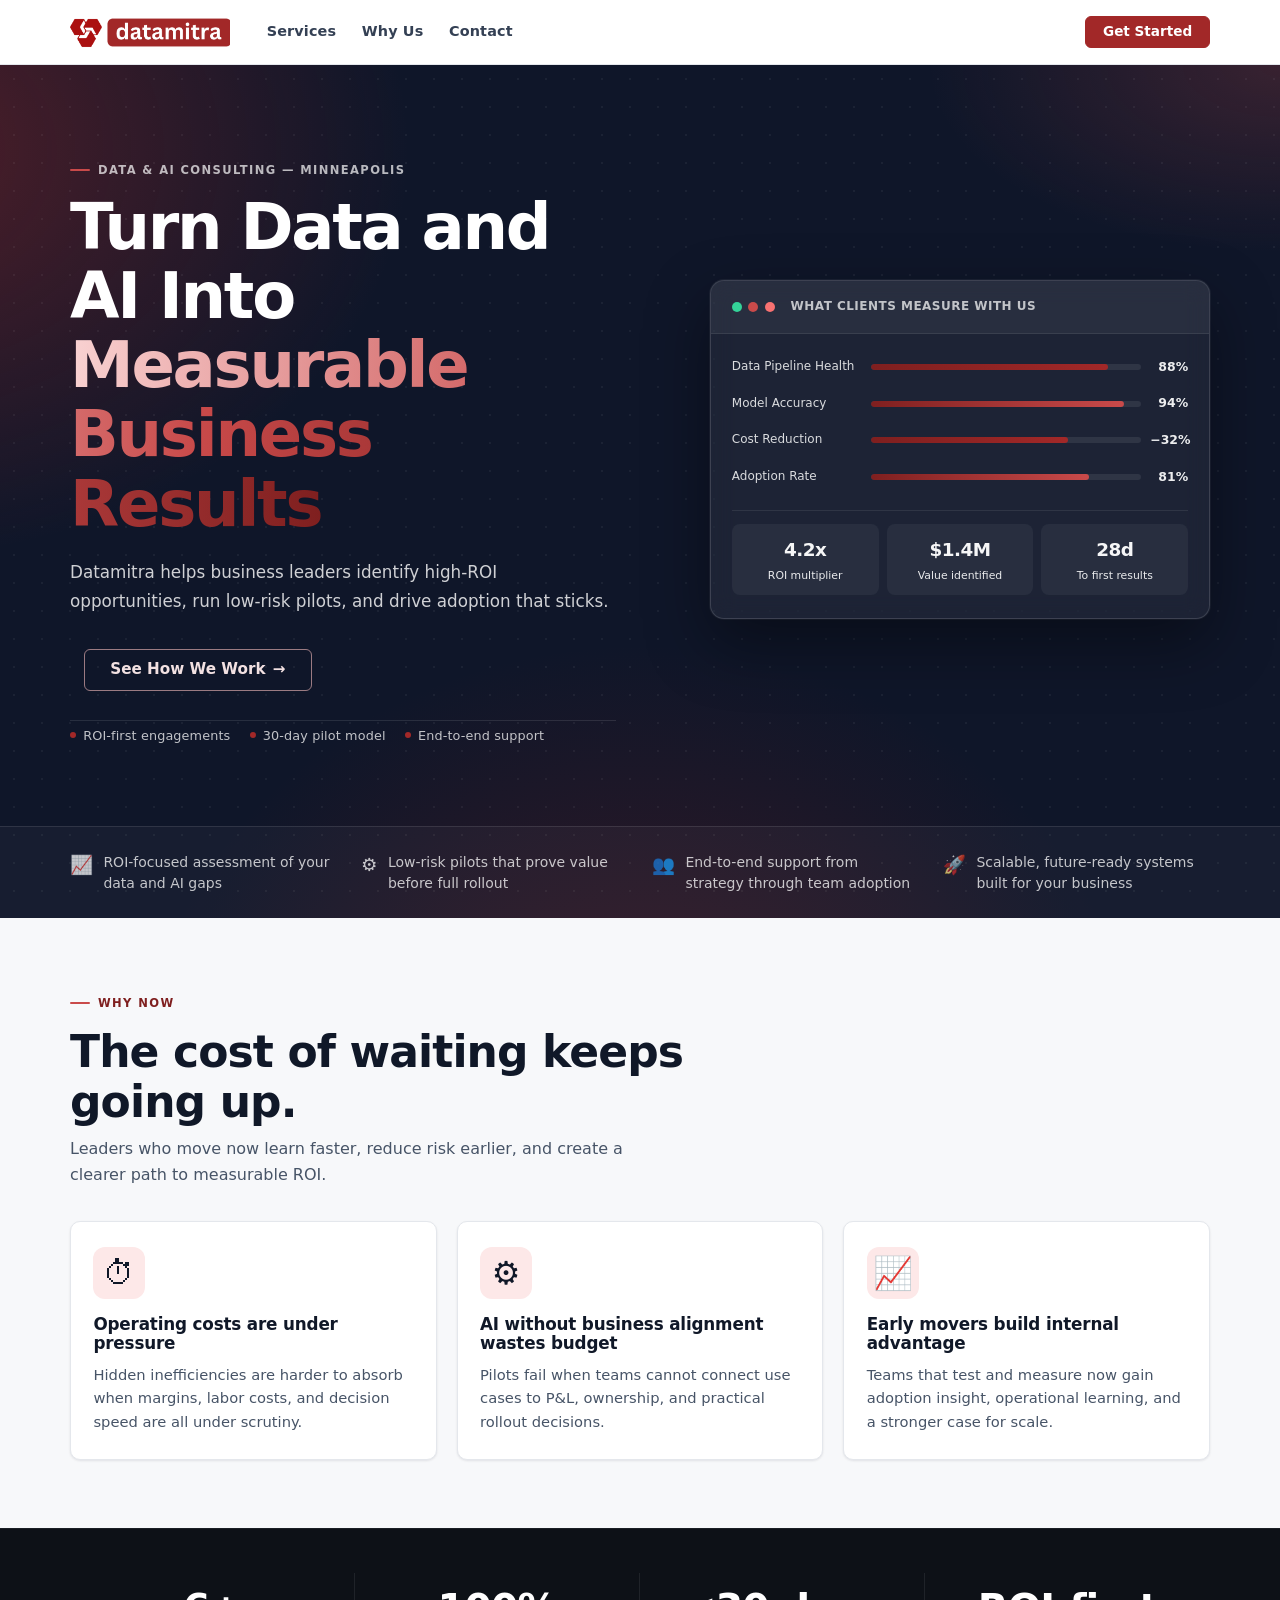
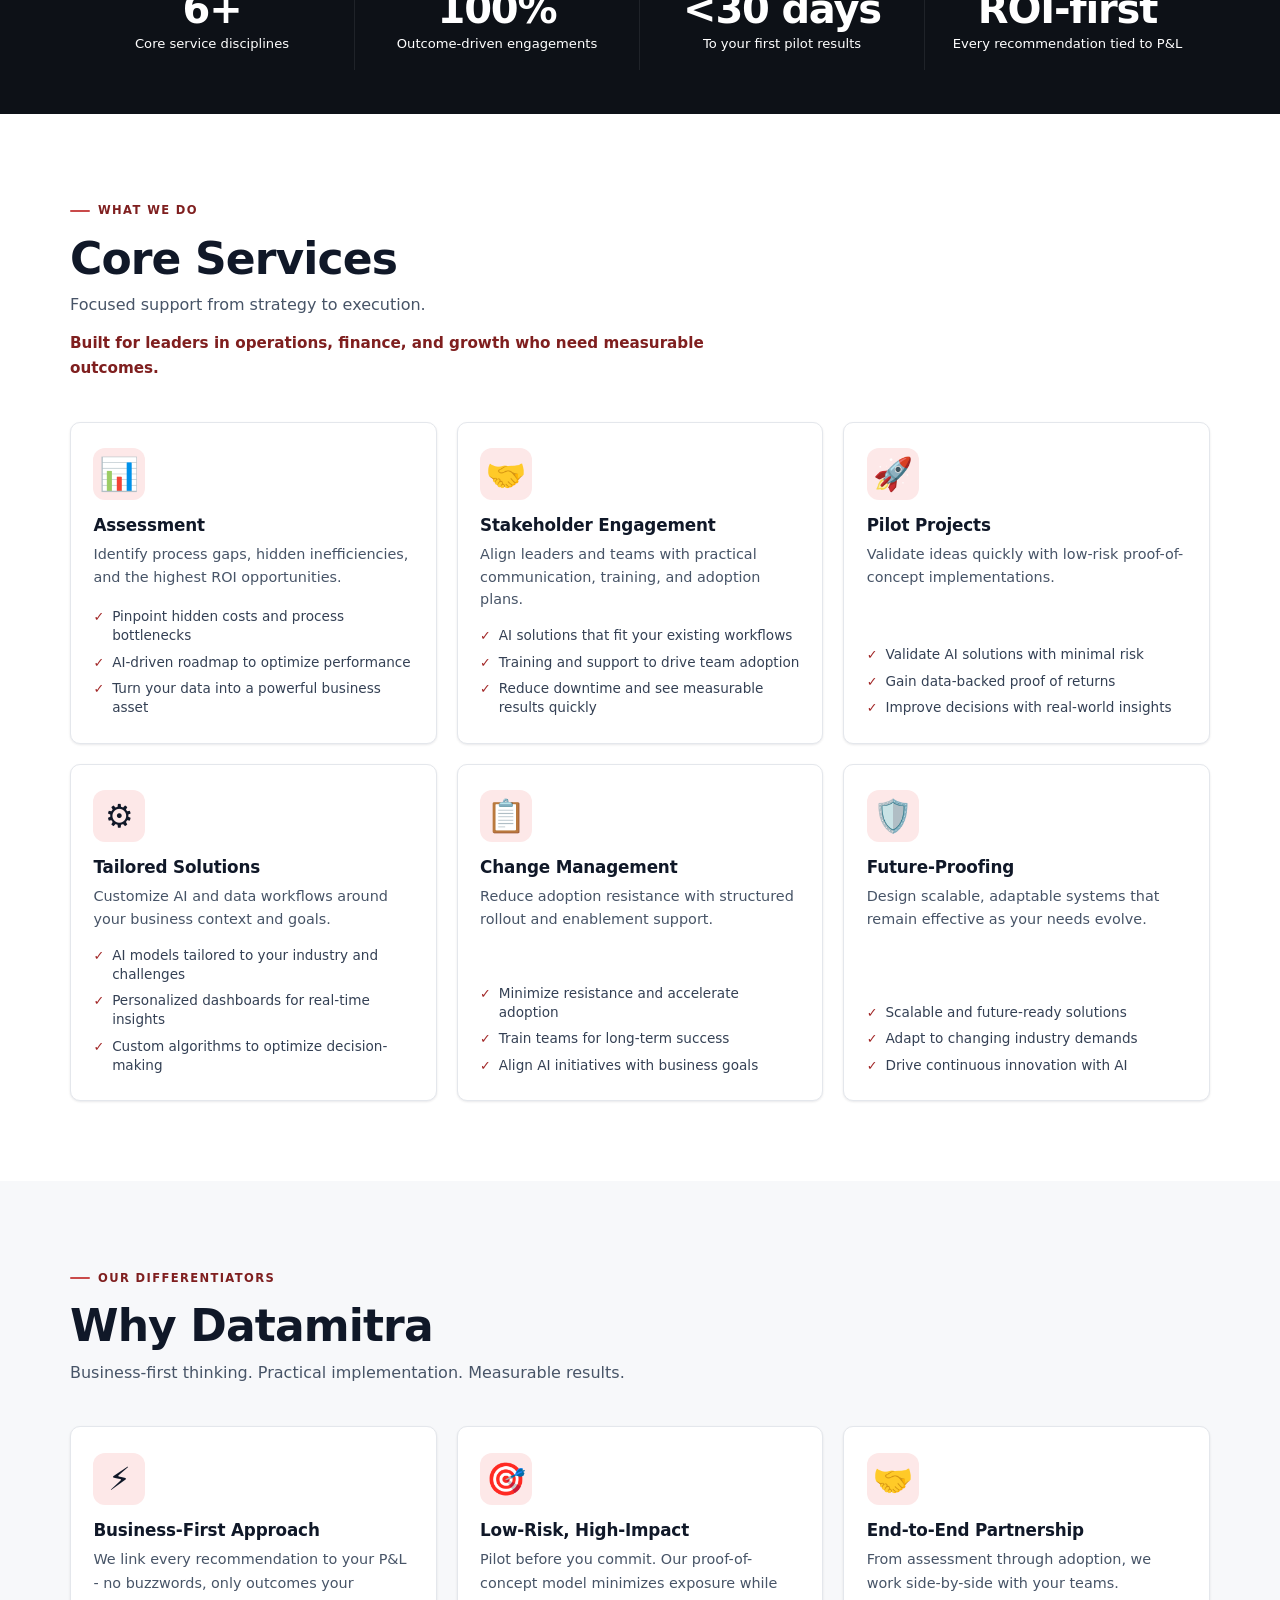
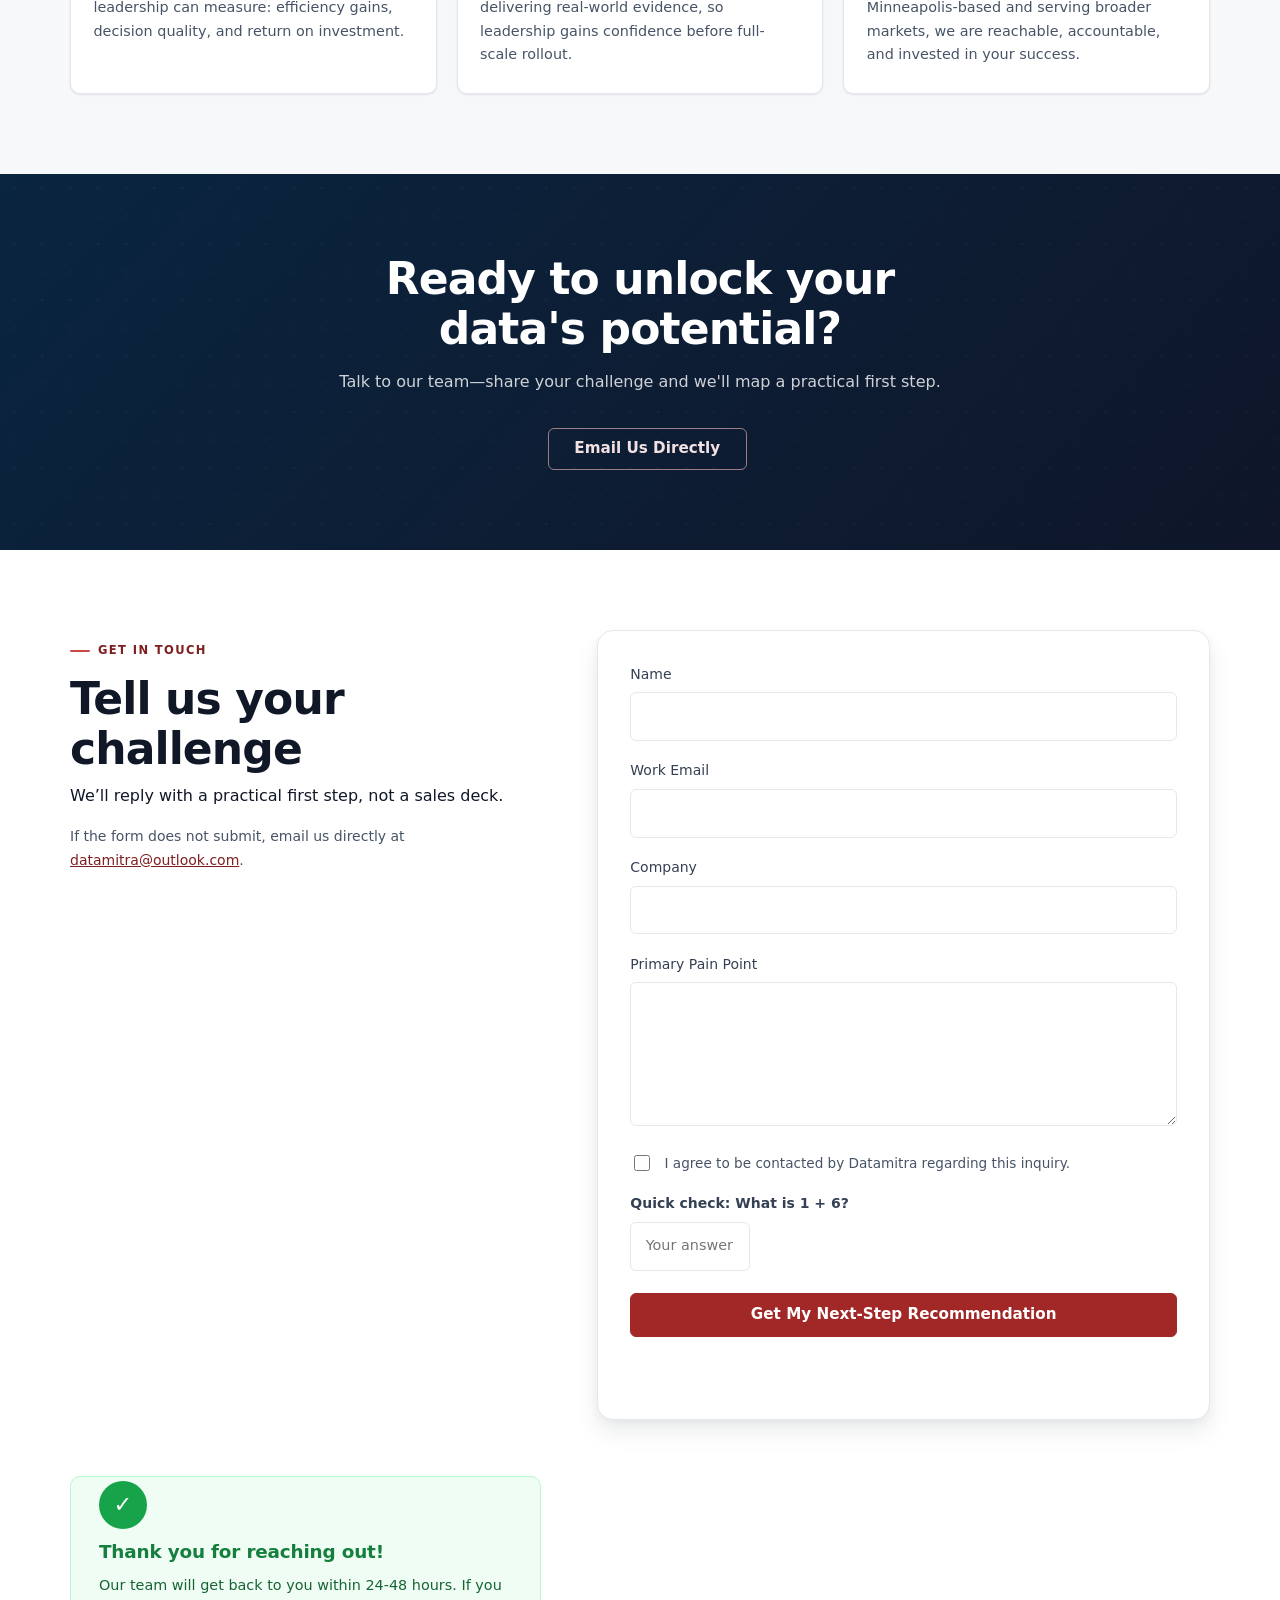
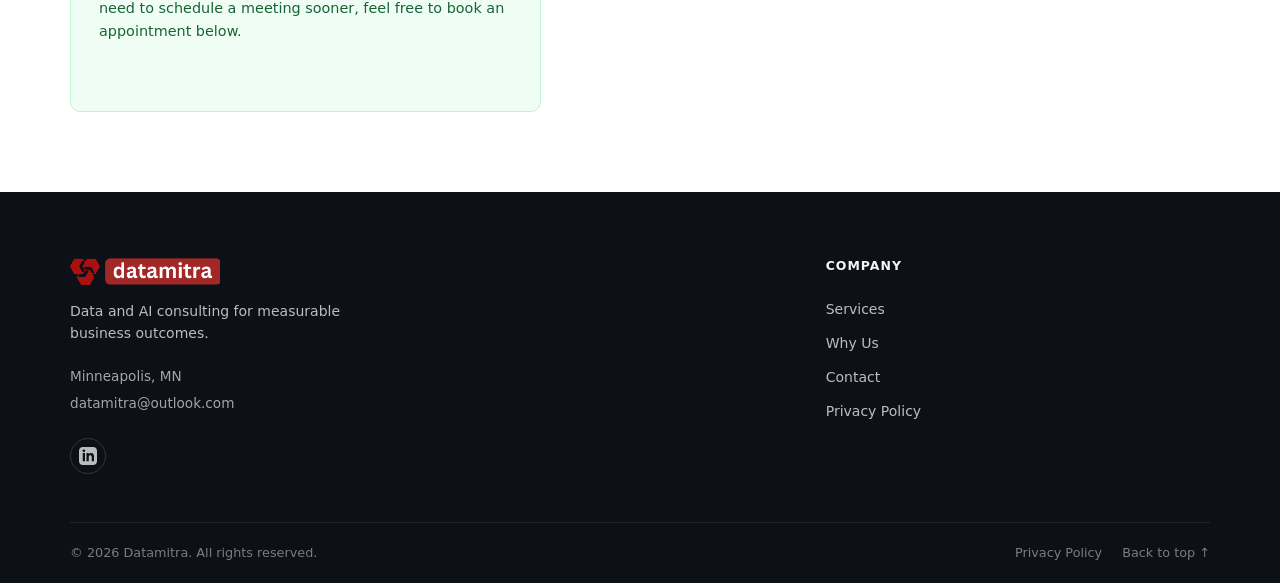
==== commit 07eeb294: "Replace form with thank-you panel on successful submission" ====
--- a/index.html
+++ b/index.html
@@ -26,7 +26,7 @@
     />
     <link href="https://calendar.google.com/calendar/scheduling-button-script.css" rel="stylesheet" />
     <script src="https://calendar.google.com/calendar/scheduling-button-script.js" async></script>
-    <link rel="stylesheet" href="styles.css?v=20" />
+    <link rel="stylesheet" href="styles.css?v=21" />
   </head>
   <body>
     <a class="skip-link" href="#main">Skip to content</a>
@@ -357,6 +357,13 @@
             <button class="btn btn-primary" type="submit">Get My Next-Step Recommendation</button>
             <p id="form-status" class="form-status" role="status" aria-live="polite"></p>
           </form>
+
+          <div id="form-success" class="form-thankyou" hidden>
+            <div class="thankyou-icon" aria-hidden="true">&#10003;</div>
+            <h3>Thank you for reaching out!</h3>
+            <p>Our team will get back to you within 24-48 hours. If you need to schedule a meeting sooner, feel free to book an appointment below.</p>
+            <div class="schedule-button-slot" data-schedule-label="Book an appointment"></div>
+          </div>
         </div>
       </section>
     </main>
--- a/styles.css
+++ b/styles.css
@@ -1164,6 +1164,45 @@
   max-width: 120px;
 }
 
+/* Form success thank-you panel */
+.form-thankyou {
+  display: flex;
+  flex-direction: column;
+  align-items: flex-start;
+  gap: 0.75rem;
+  padding: 2rem 1.75rem;
+  background: #f0fdf4;
+  border: 1px solid #bbf7d0;
+  border-radius: var(--radius);
+}
+
+.thankyou-icon {
+  display: inline-flex;
+  align-items: center;
+  justify-content: center;
+  width: 48px;
+  height: 48px;
+  border-radius: 50%;
+  background: #16a34a;
+  color: #ffffff;
+  font-size: 1.4rem;
+  font-weight: 700;
+  flex-shrink: 0;
+}
+
+.form-thankyou h3 {
+  margin: 0;
+  color: #15803d;
+  font-size: 1.15rem;
+}
+
+.form-thankyou p {
+  margin: 0;
+  color: #166534;
+  font-size: 0.9rem;
+  line-height: 1.6;
+}
+
 /* ─── Footer ──────────────────────────────────────────────── */
 .site-footer {
   background: #0d1117;
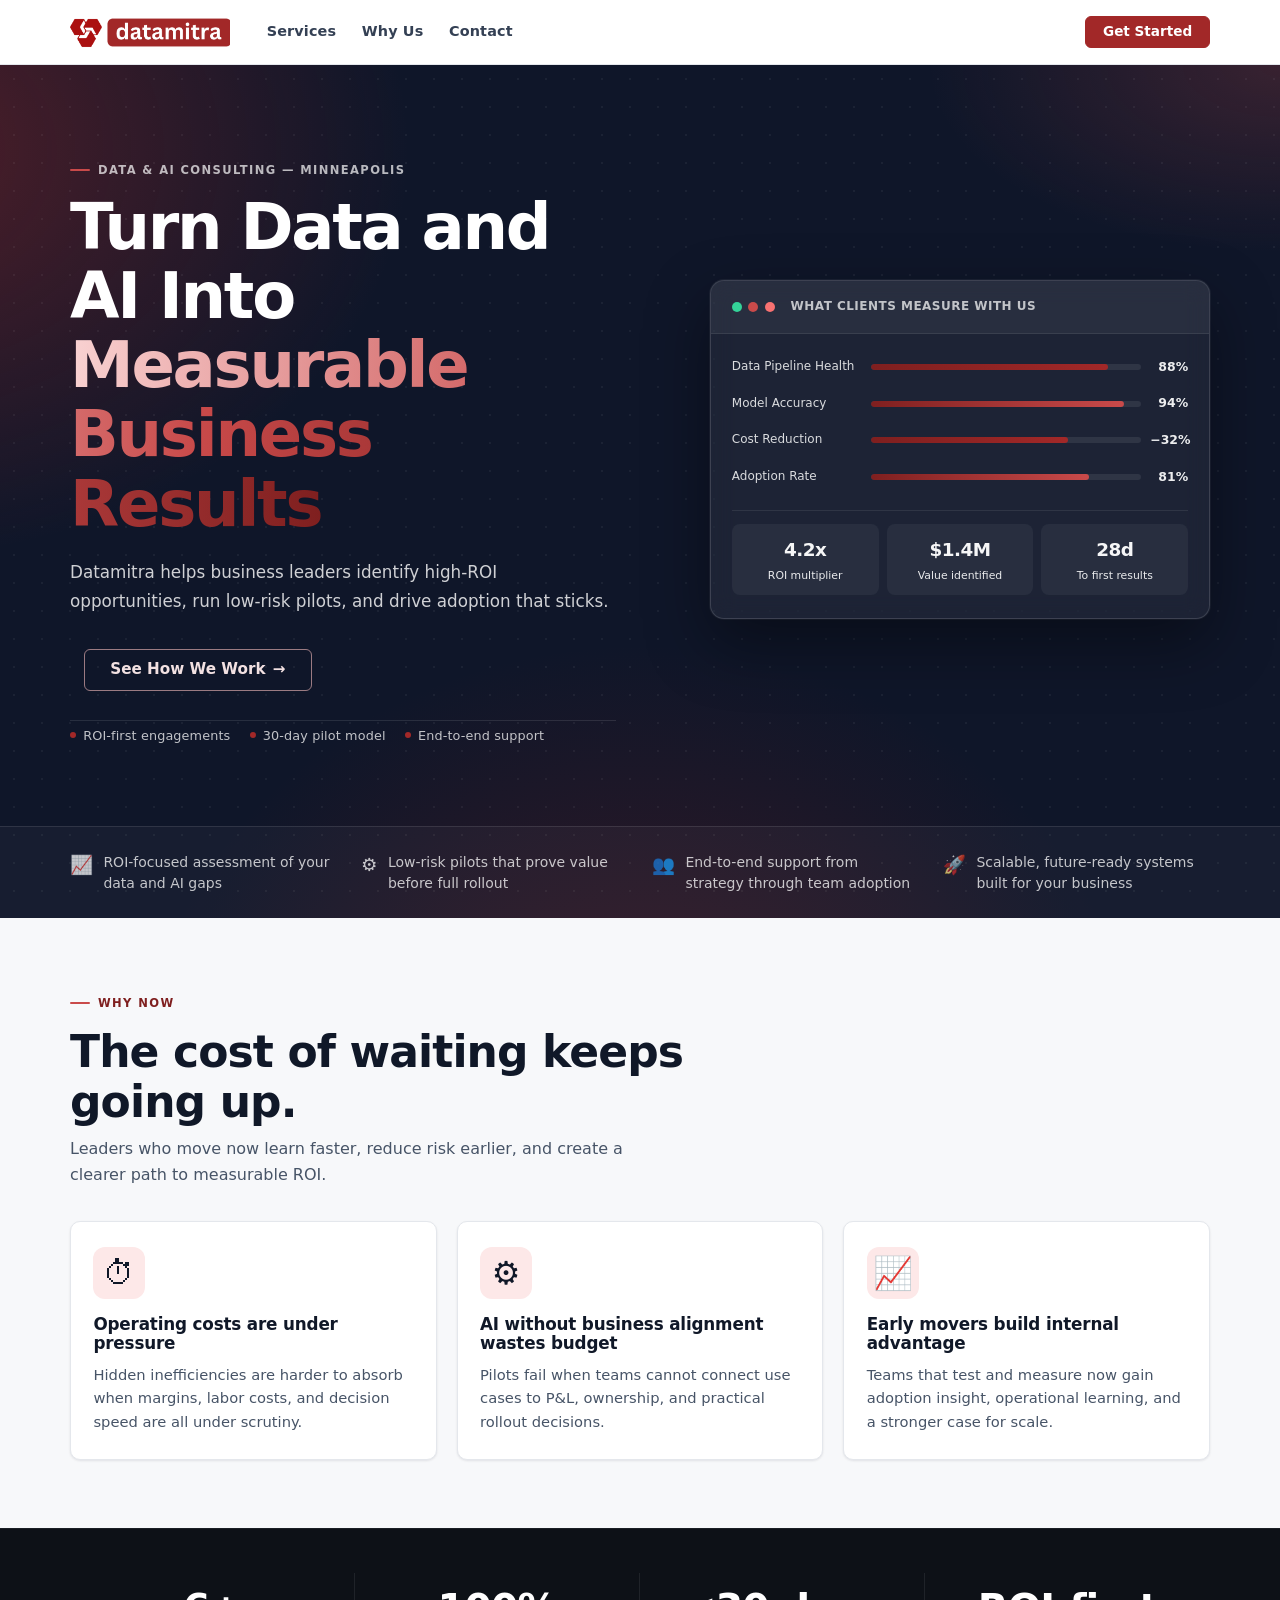
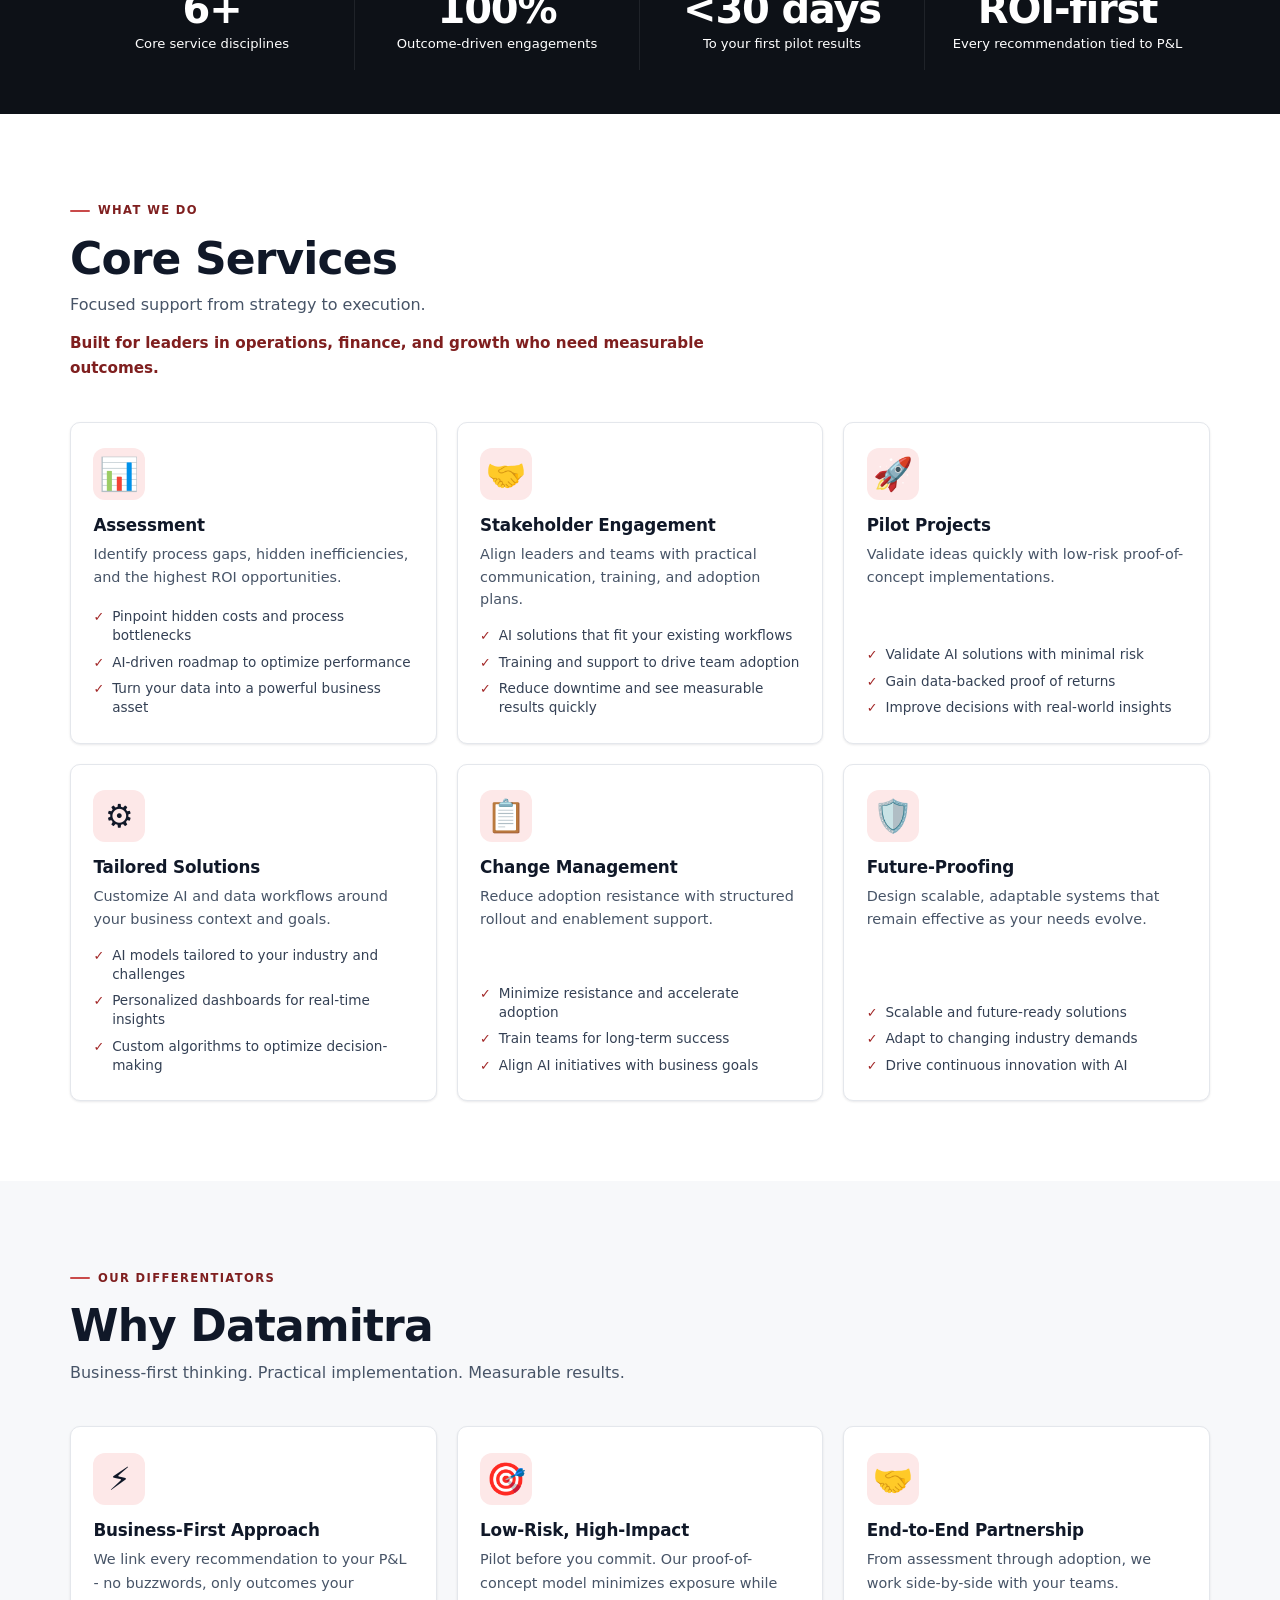
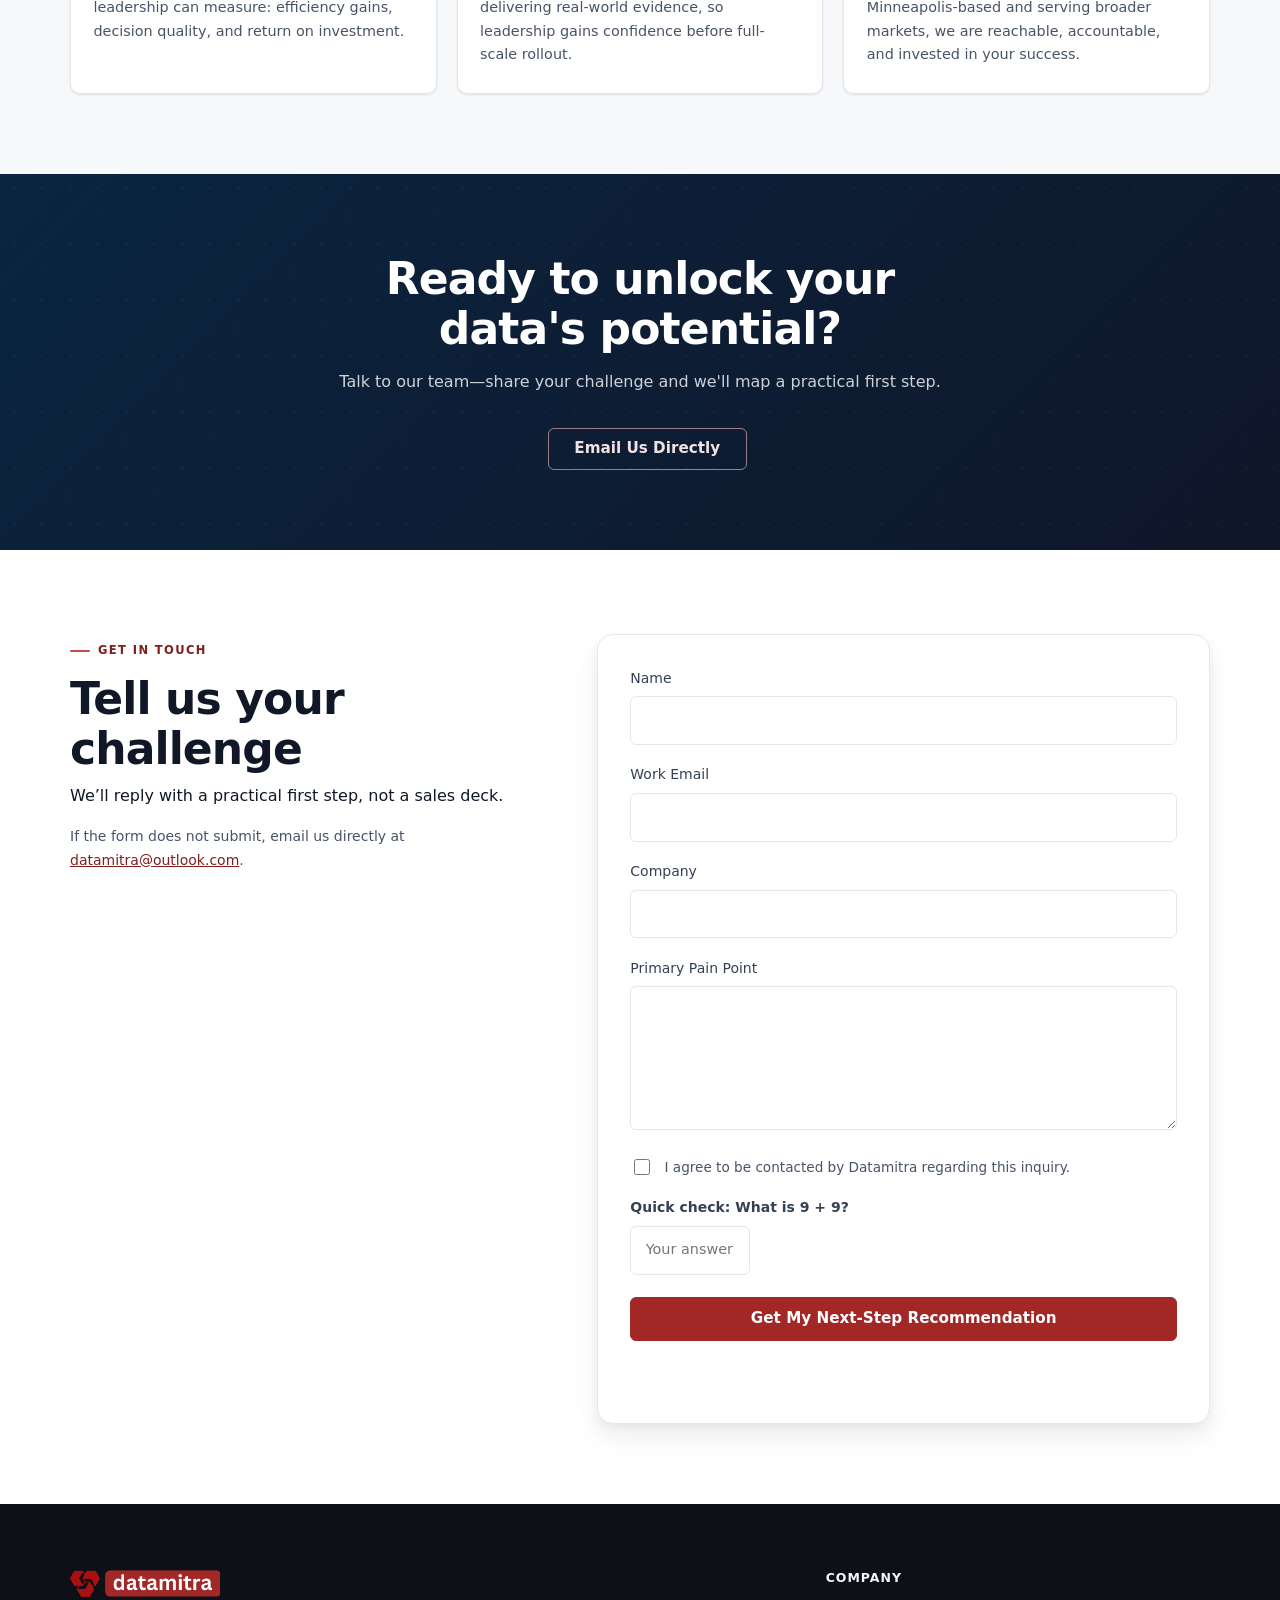
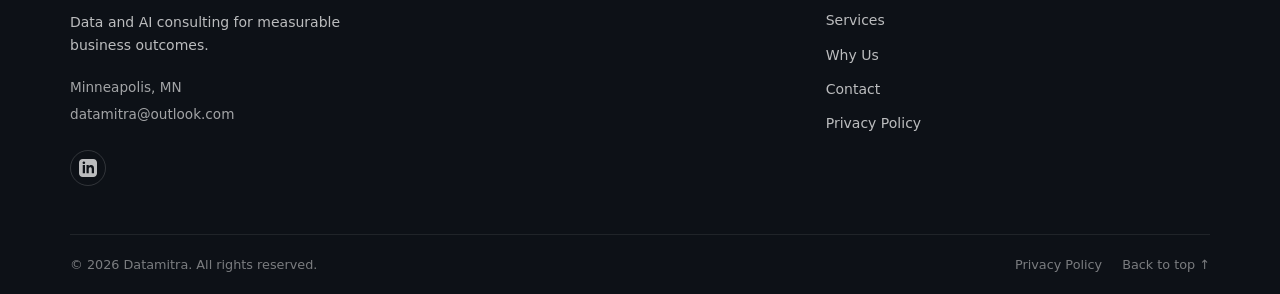
==== commit 95d9d0b7: "Fix form hide on success: use style.display, fix DOM structure, replace scheduling slot with link in" ====
--- a/index.html
+++ b/index.html
@@ -26,7 +26,7 @@
     />
     <link href="https://calendar.google.com/calendar/scheduling-button-script.css" rel="stylesheet" />
     <script src="https://calendar.google.com/calendar/scheduling-button-script.js" async></script>
-    <link rel="stylesheet" href="styles.css?v=21" />
+    <link rel="stylesheet" href="styles.css?v=22" />
   </head>
   <body>
     <a class="skip-link" href="#main">Skip to content</a>
@@ -317,6 +317,7 @@
             <div class="schedule-button-slot" data-schedule-label="Book an appointment"></div>
           </div>
 
+          <div id="contact-form-area">
           <form id="lead-form" novalidate aria-describedby="form-status">
             <div class="field">
               <label for="name">Name</label>
@@ -358,11 +359,13 @@
             <p id="form-status" class="form-status" role="status" aria-live="polite"></p>
           </form>
 
-          <div id="form-success" class="form-thankyou" hidden>
+          <div id="form-success" class="form-thankyou" style="display:none">
             <div class="thankyou-icon" aria-hidden="true">&#10003;</div>
             <h3>Thank you for reaching out!</h3>
-            <p>Our team will get back to you within 24-48 hours. If you need to schedule a meeting sooner, feel free to book an appointment below.</p>
-            <div class="schedule-button-slot" data-schedule-label="Book an appointment"></div>
+            <p>Our team will get back to you within 24&ndash;48 hours. If you need to schedule a meeting sooner, feel free to book an appointment below.</p>
+            <a class="btn btn-primary thankyou-book-btn" href="https://calendar.google.com/calendar/appointments/schedules/AcZssZ2FUQxYby-SHyhyVcBf7xVcEHY242NLsDYYjzsNjG-u0UprrvH2GQXKTk11LdVNzRK6YGHO6Rc5?gv=true" target="_blank" rel="noopener noreferrer">Book an appointment</a>
+          </div>
+          </div>
           </div>
         </div>
       </section>
--- a/styles.css
+++ b/styles.css
@@ -1203,6 +1203,12 @@
   line-height: 1.6;
 }
 
+.thankyou-book-btn {
+  margin-top: 0.5rem;
+  display: inline-block;
+  text-decoration: none;
+}
+
 /* ─── Footer ──────────────────────────────────────────────── */
 .site-footer {
   background: #0d1117;
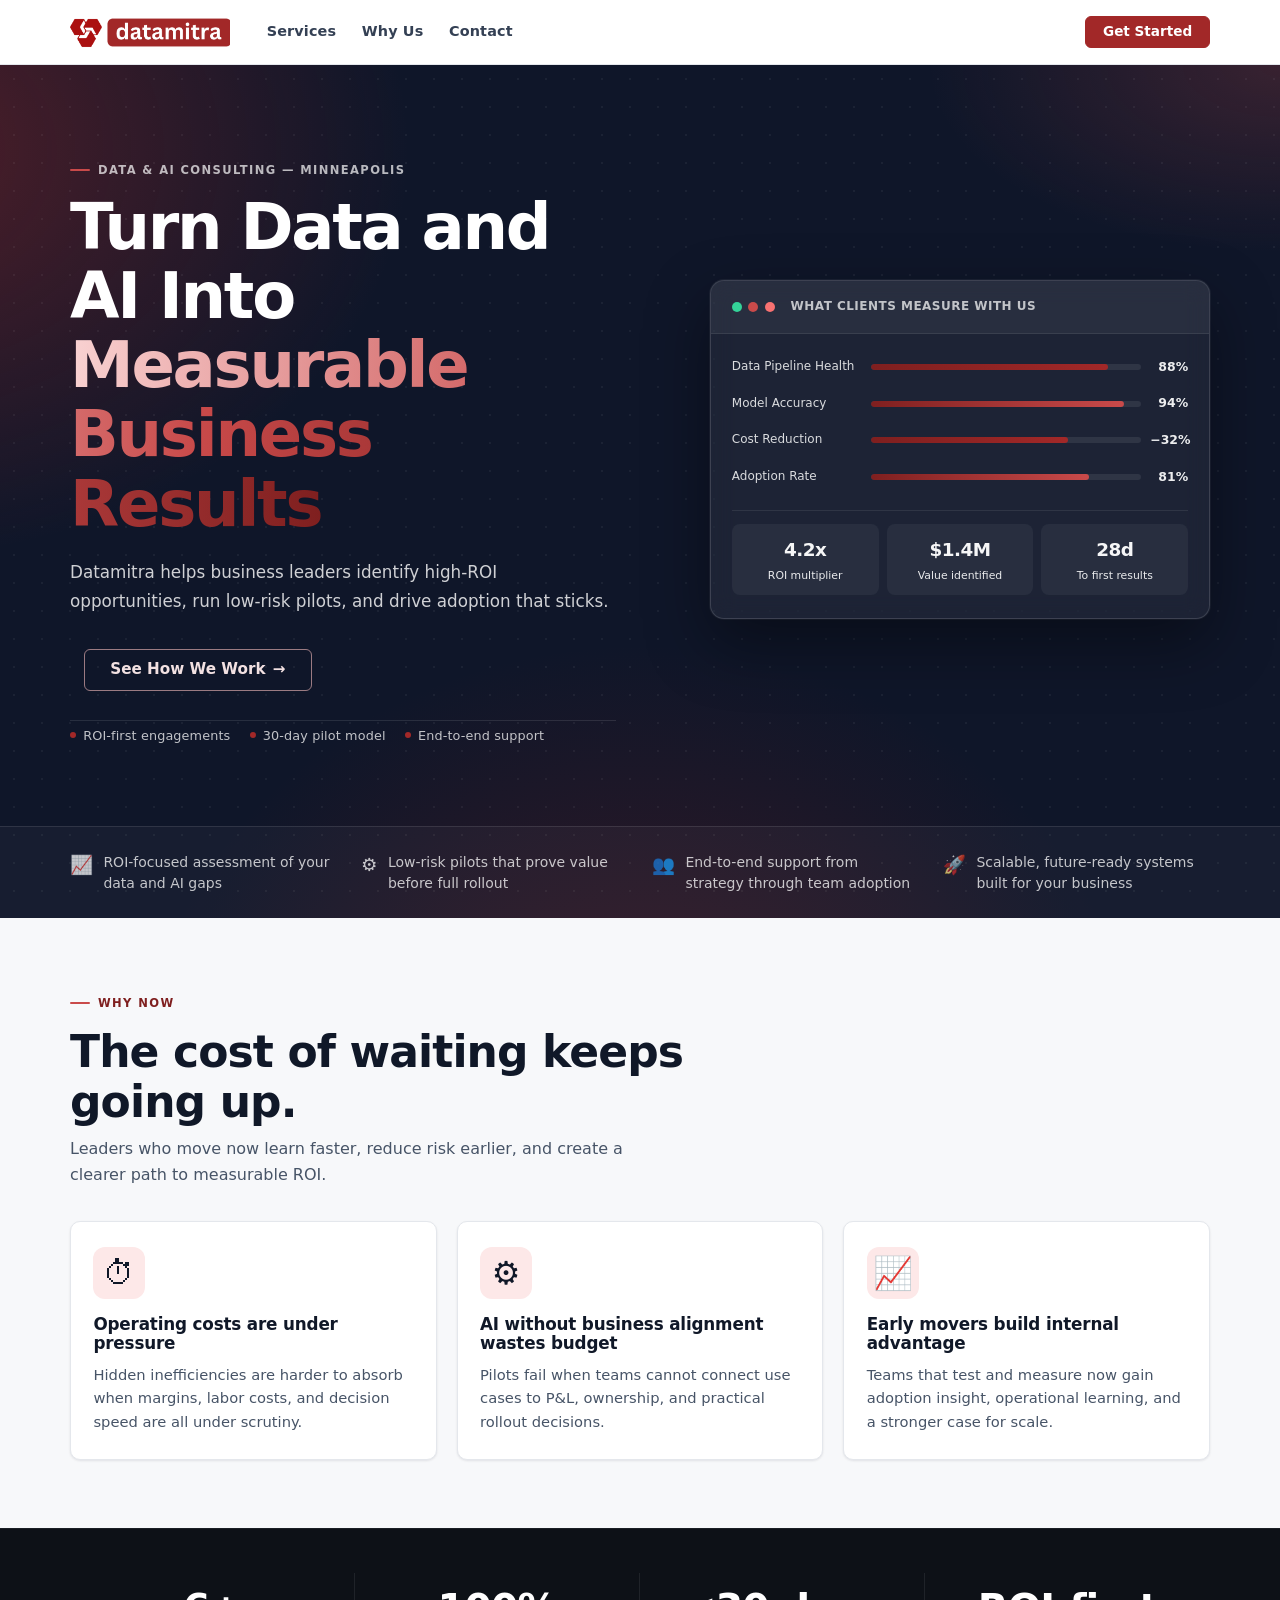
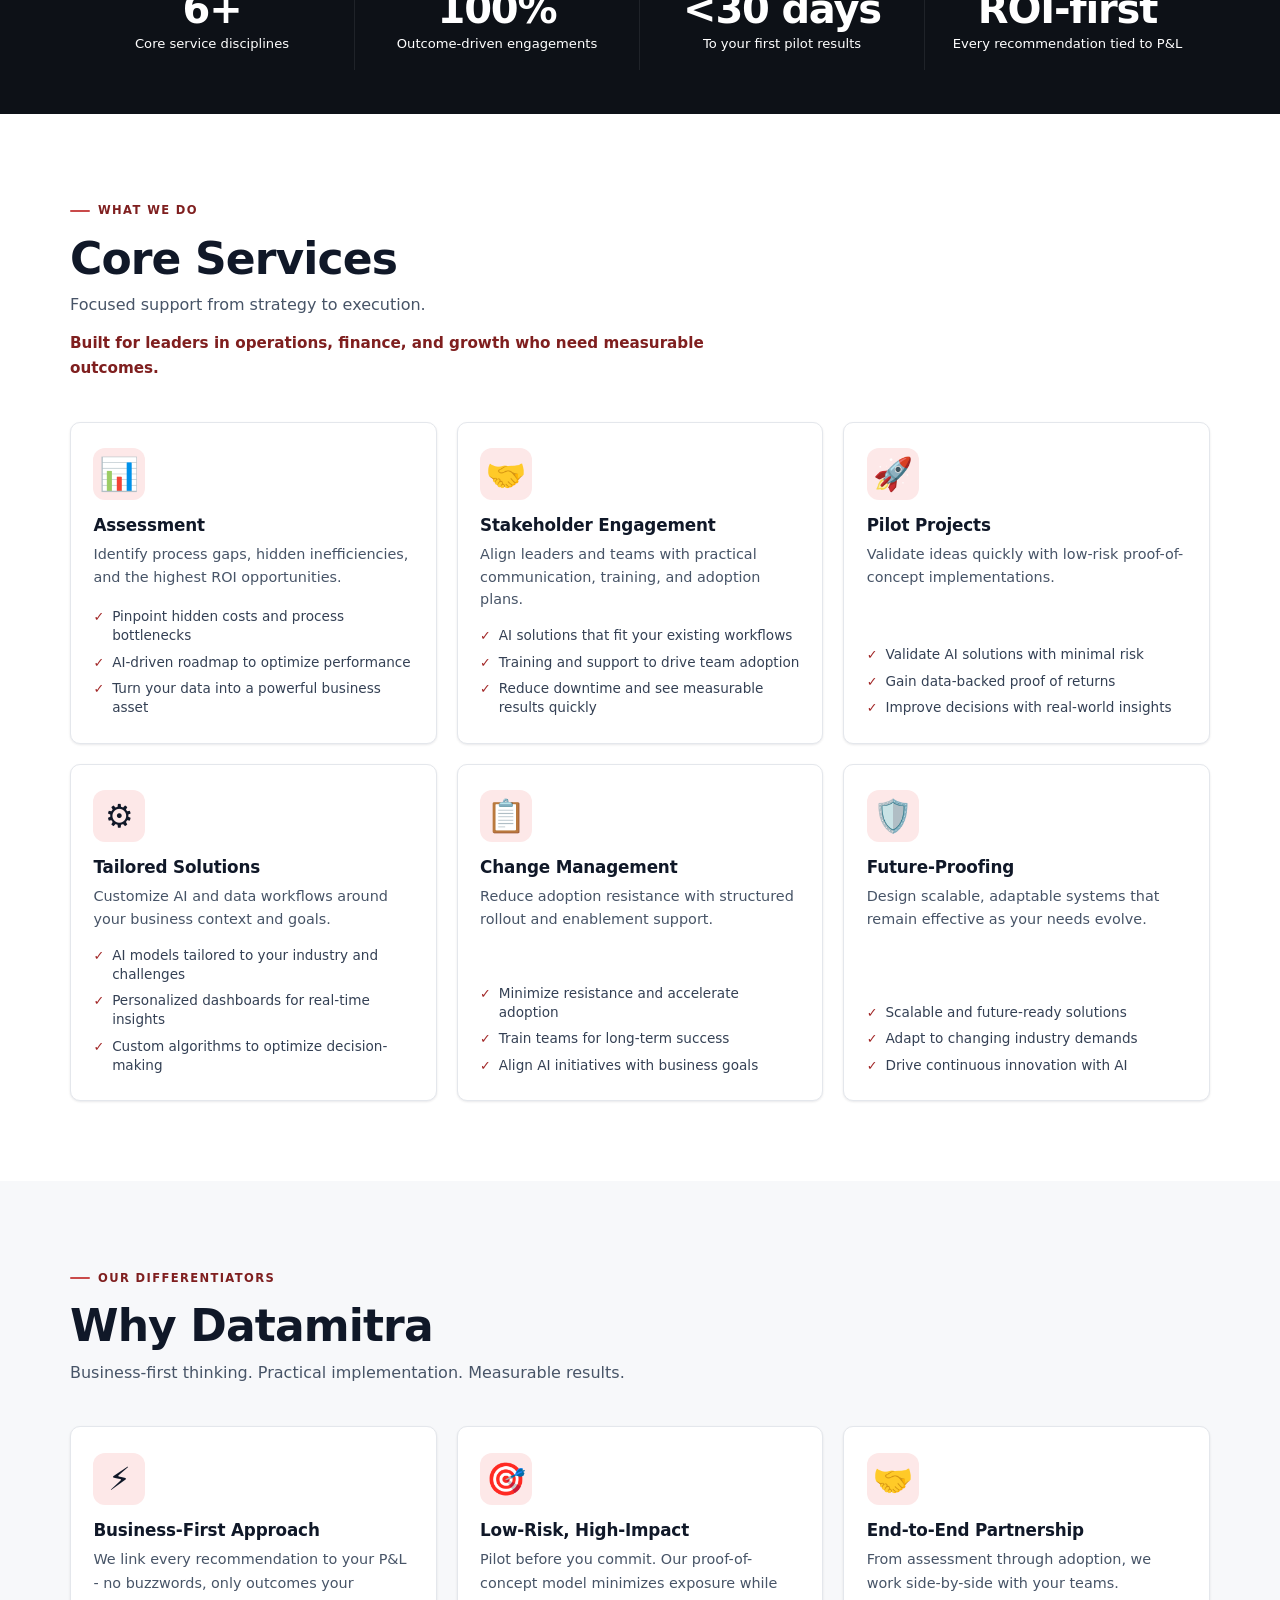
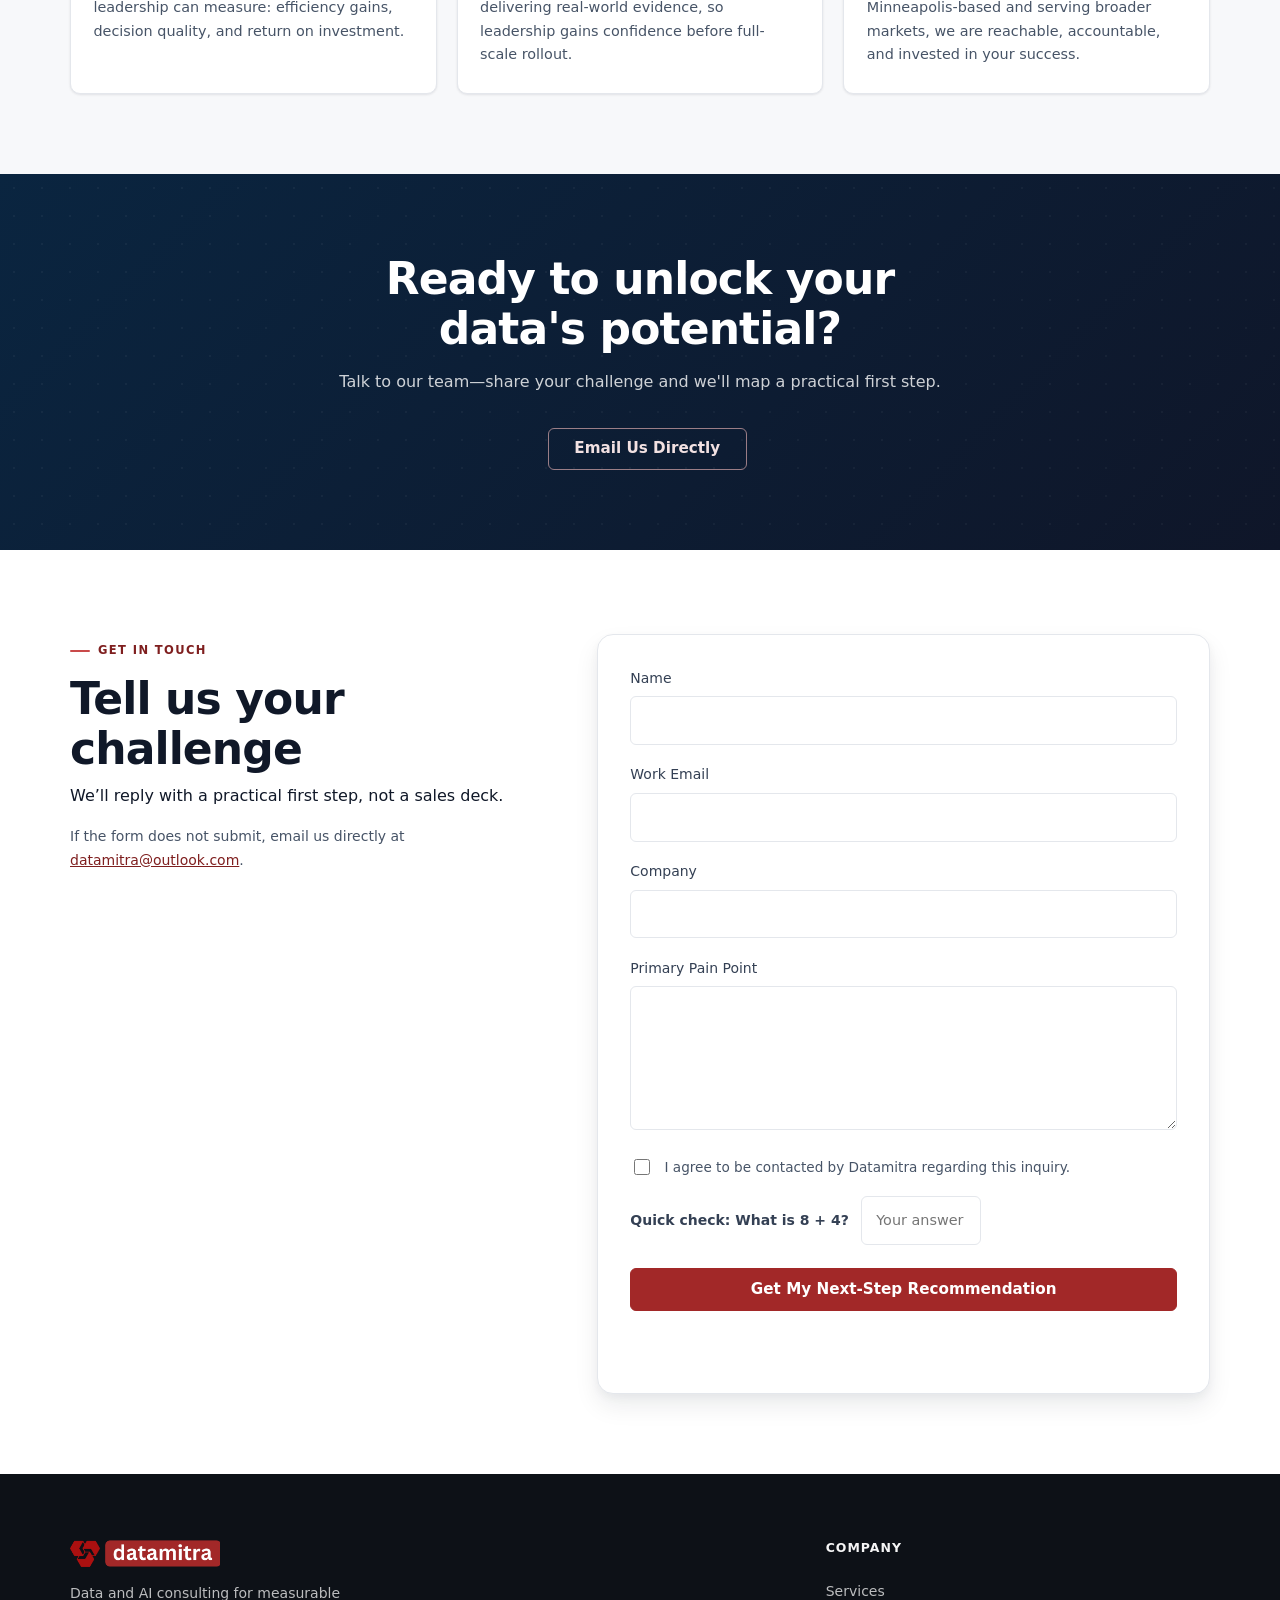
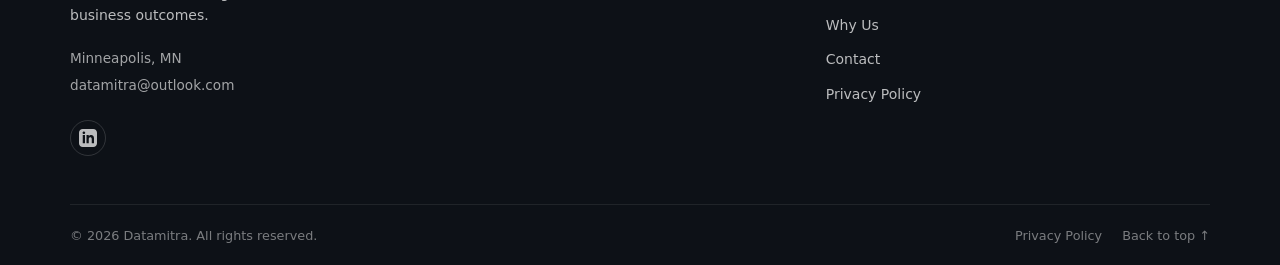
==== commit 9a5dfef9: "Place captcha answer input inline with quick check label" ====
--- a/index.html
+++ b/index.html
@@ -26,7 +26,7 @@
     />
     <link href="https://calendar.google.com/calendar/scheduling-button-script.css" rel="stylesheet" />
     <script src="https://calendar.google.com/calendar/scheduling-button-script.js" async></script>
-    <link rel="stylesheet" href="styles.css?v=22" />
+    <link rel="stylesheet" href="styles.css?v=23" />
   </head>
   <body>
     <a class="skip-link" href="#main">Skip to content</a>
@@ -351,8 +351,10 @@
             </div>
 
             <div class="field captcha-field">
-              <label for="captcha">Quick check: <span id="captcha-question" aria-live="polite"></span></label>
-              <input id="captcha" name="captcha" type="text" inputmode="numeric" autocomplete="off" required placeholder="Your answer" />
+              <div class="captcha-row">
+                <label for="captcha">Quick check: <span id="captcha-question" aria-live="polite"></span></label>
+                <input id="captcha" name="captcha" type="text" inputmode="numeric" autocomplete="off" required placeholder="Your answer" />
+              </div>
             </div>
 
             <button class="btn btn-primary" type="submit">Get My Next-Step Recommendation</button>
--- a/styles.css
+++ b/styles.css
@@ -1156,12 +1156,21 @@
 }
 
 /* Captcha question styling */
+.captcha-row {
+  display: flex;
+  align-items: center;
+  gap: 0.75rem;
+  flex-wrap: wrap;
+}
+
 .captcha-field label {
   font-weight: 600;
+  margin: 0;
 }
 
 #captcha {
   max-width: 120px;
+  margin: 0;
 }
 
 /* Form success thank-you panel */
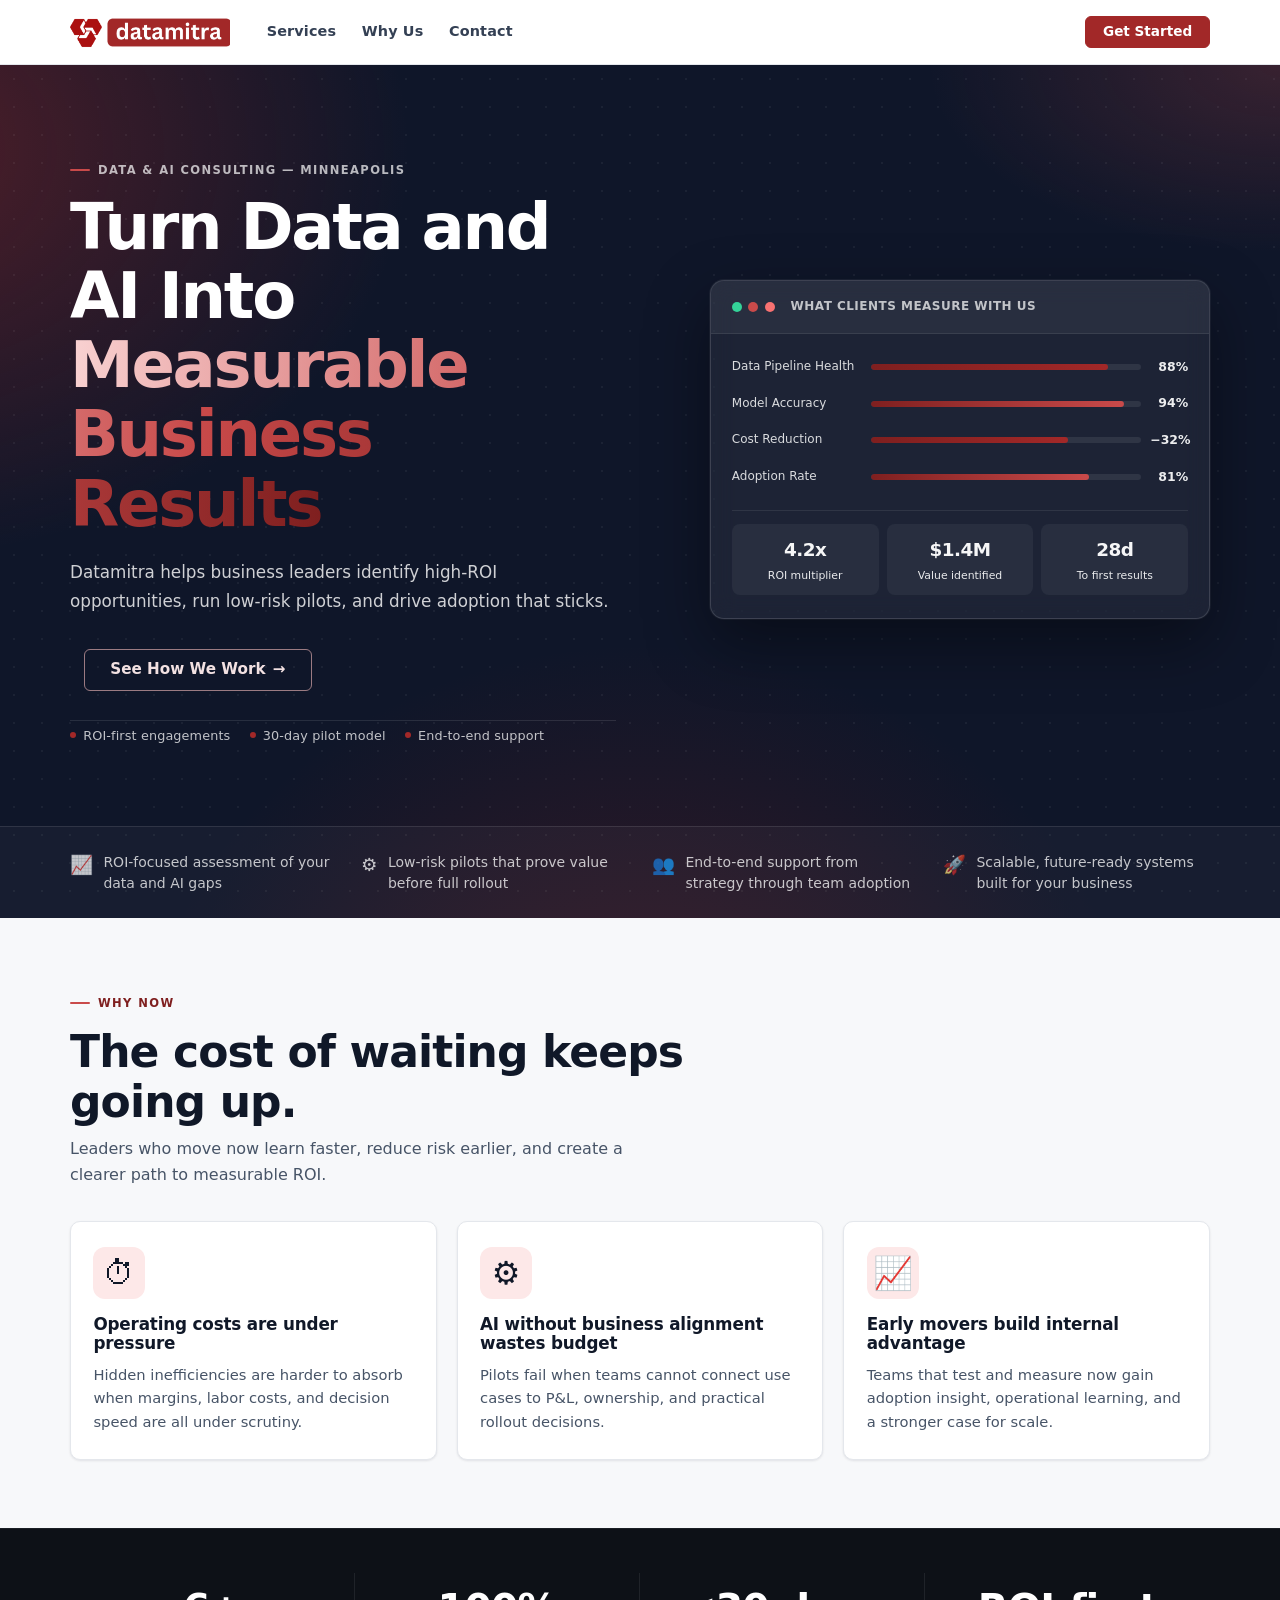
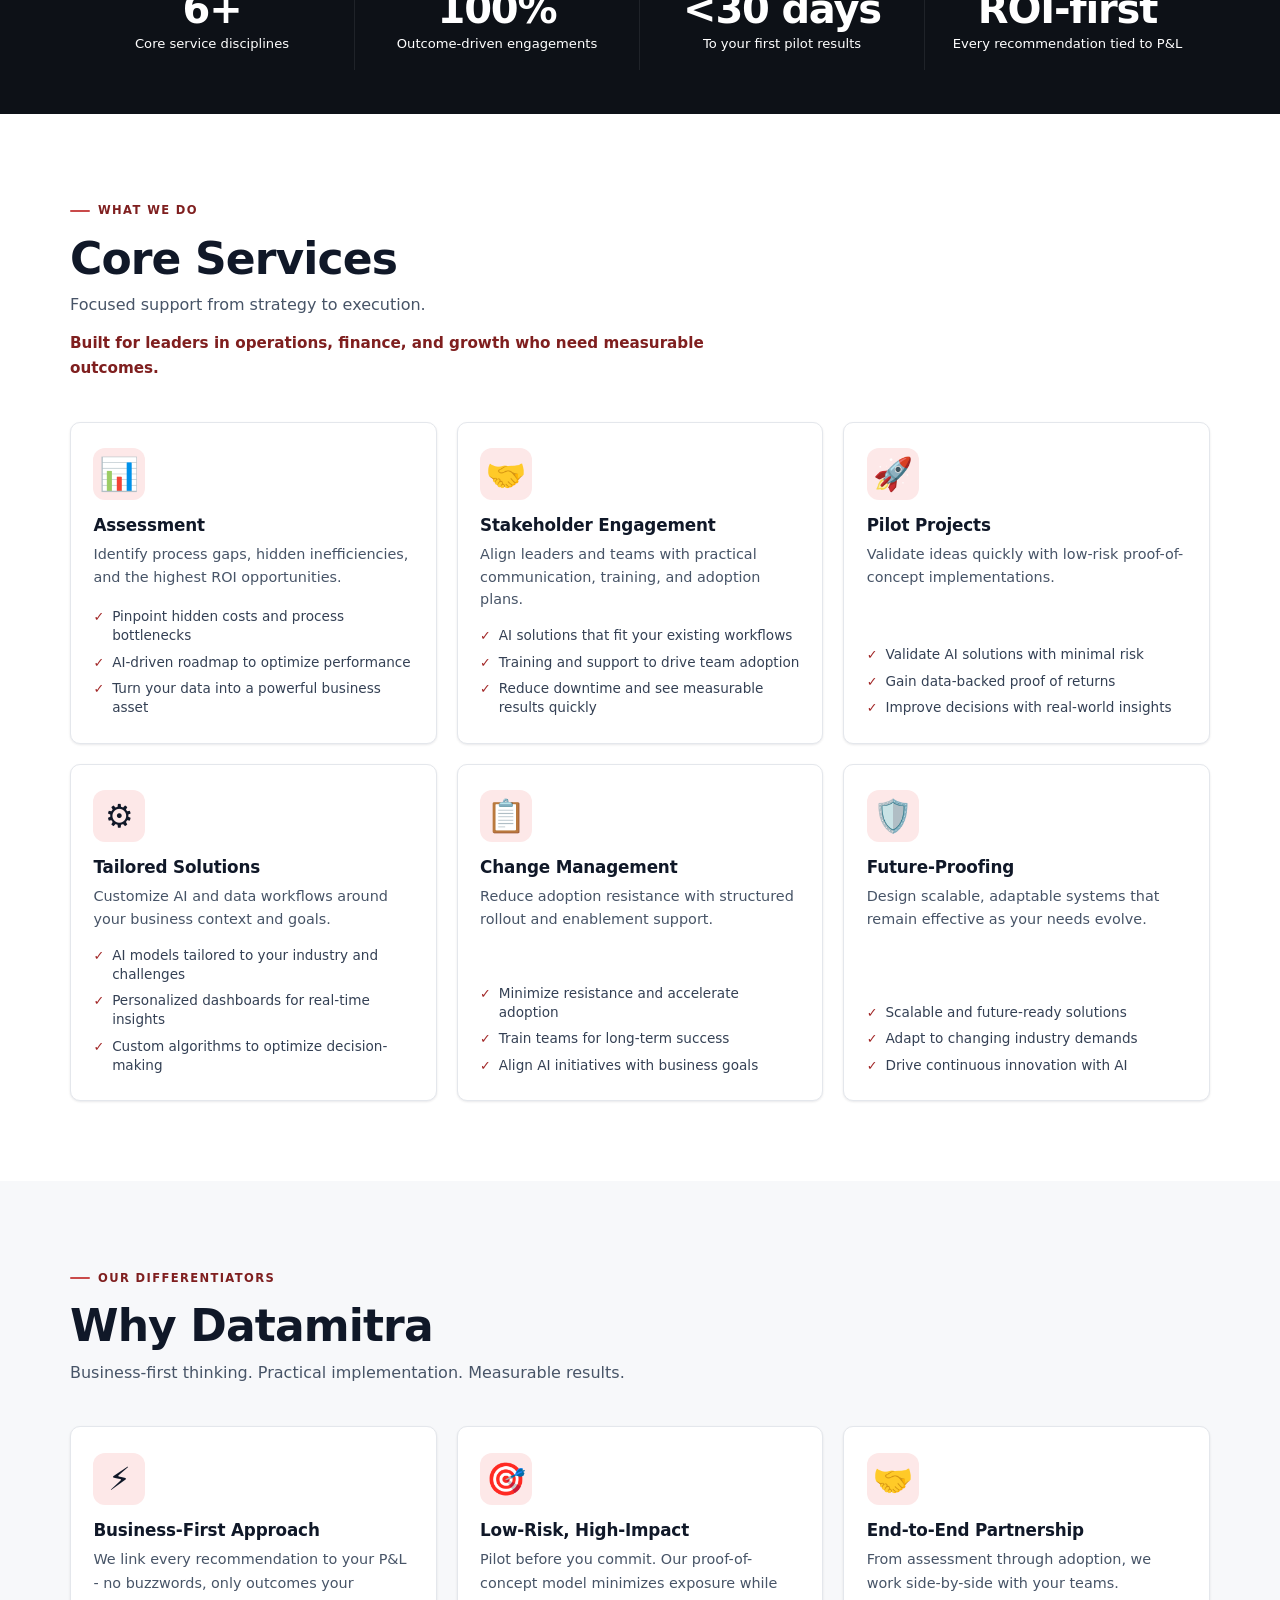
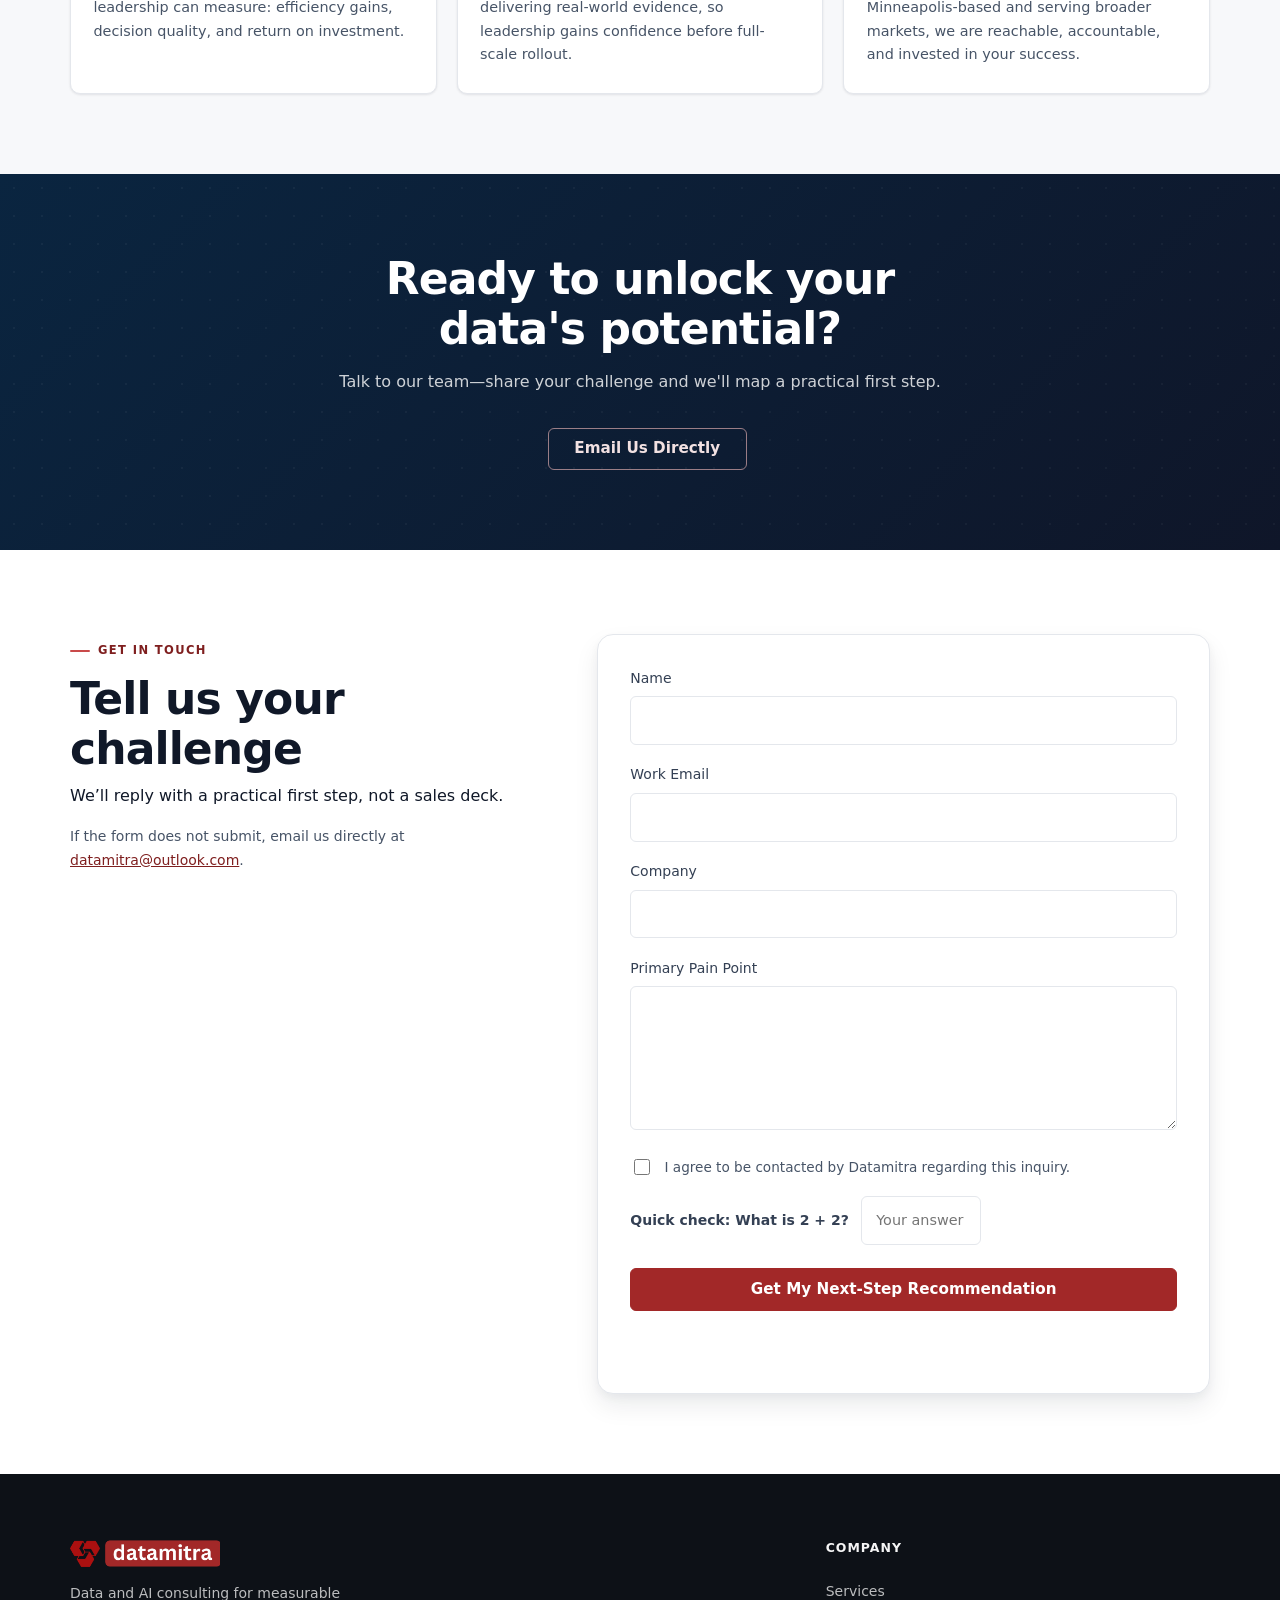
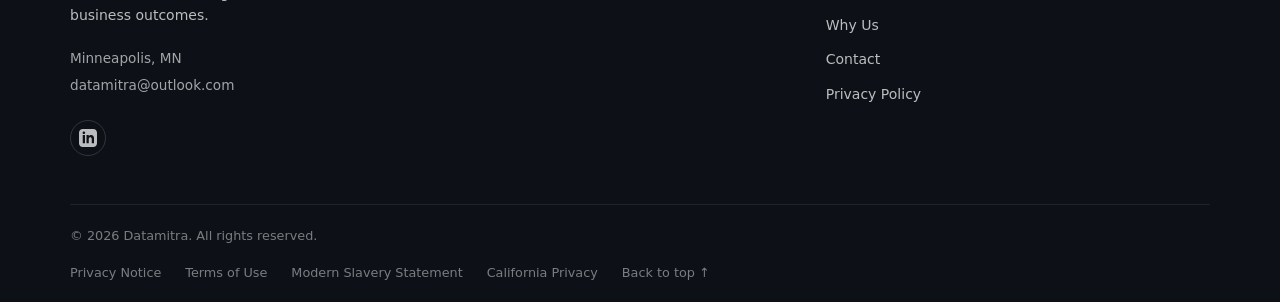
==== commit 37ae3ff0: "Add legal notice links to footer: Privacy Notice, Terms of Use, Modern Slavery Statement, California" ====
--- a/index.html
+++ b/index.html
@@ -26,7 +26,7 @@
     />
     <link href="https://calendar.google.com/calendar/scheduling-button-script.css" rel="stylesheet" />
     <script src="https://calendar.google.com/calendar/scheduling-button-script.js" async></script>
-    <link rel="stylesheet" href="styles.css?v=23" />
+    <link rel="stylesheet" href="styles.css?v=24" />
   </head>
   <body>
     <a class="skip-link" href="#main">Skip to content</a>
@@ -402,7 +402,10 @@
         <div class="container footer-bottom-inner">
           <p>&copy; <span id="year"></span> Datamitra. All rights reserved.</p>
           <div class="legal-links">
-            <a href="privacy.html">Privacy Policy</a>
+            <a href="privacy.html">Privacy Notice</a>
+            <a href="#">Terms of Use</a>
+            <a href="#">Modern Slavery Statement</a>
+            <a href="#">California Privacy</a>
             <a href="#top">Back to top &uarr;</a>
           </div>
         </div>
--- a/styles.css
+++ b/styles.css
@@ -1320,9 +1320,9 @@
 
 .footer-bottom-inner {
   display: flex;
-  align-items: center;
-  justify-content: space-between;
+  flex-direction: column;
   gap: 1rem;
+  align-items: flex-start;
 }
 
 .footer-bottom p {
@@ -1343,7 +1343,8 @@
 .legal-links {
   display: flex;
   align-items: center;
-  gap: 1.25rem;
+  gap: 1.5rem;
+  flex-wrap: wrap;
 }
 
 /* ─── Footer logo keeps original brand colors ─────────────── */
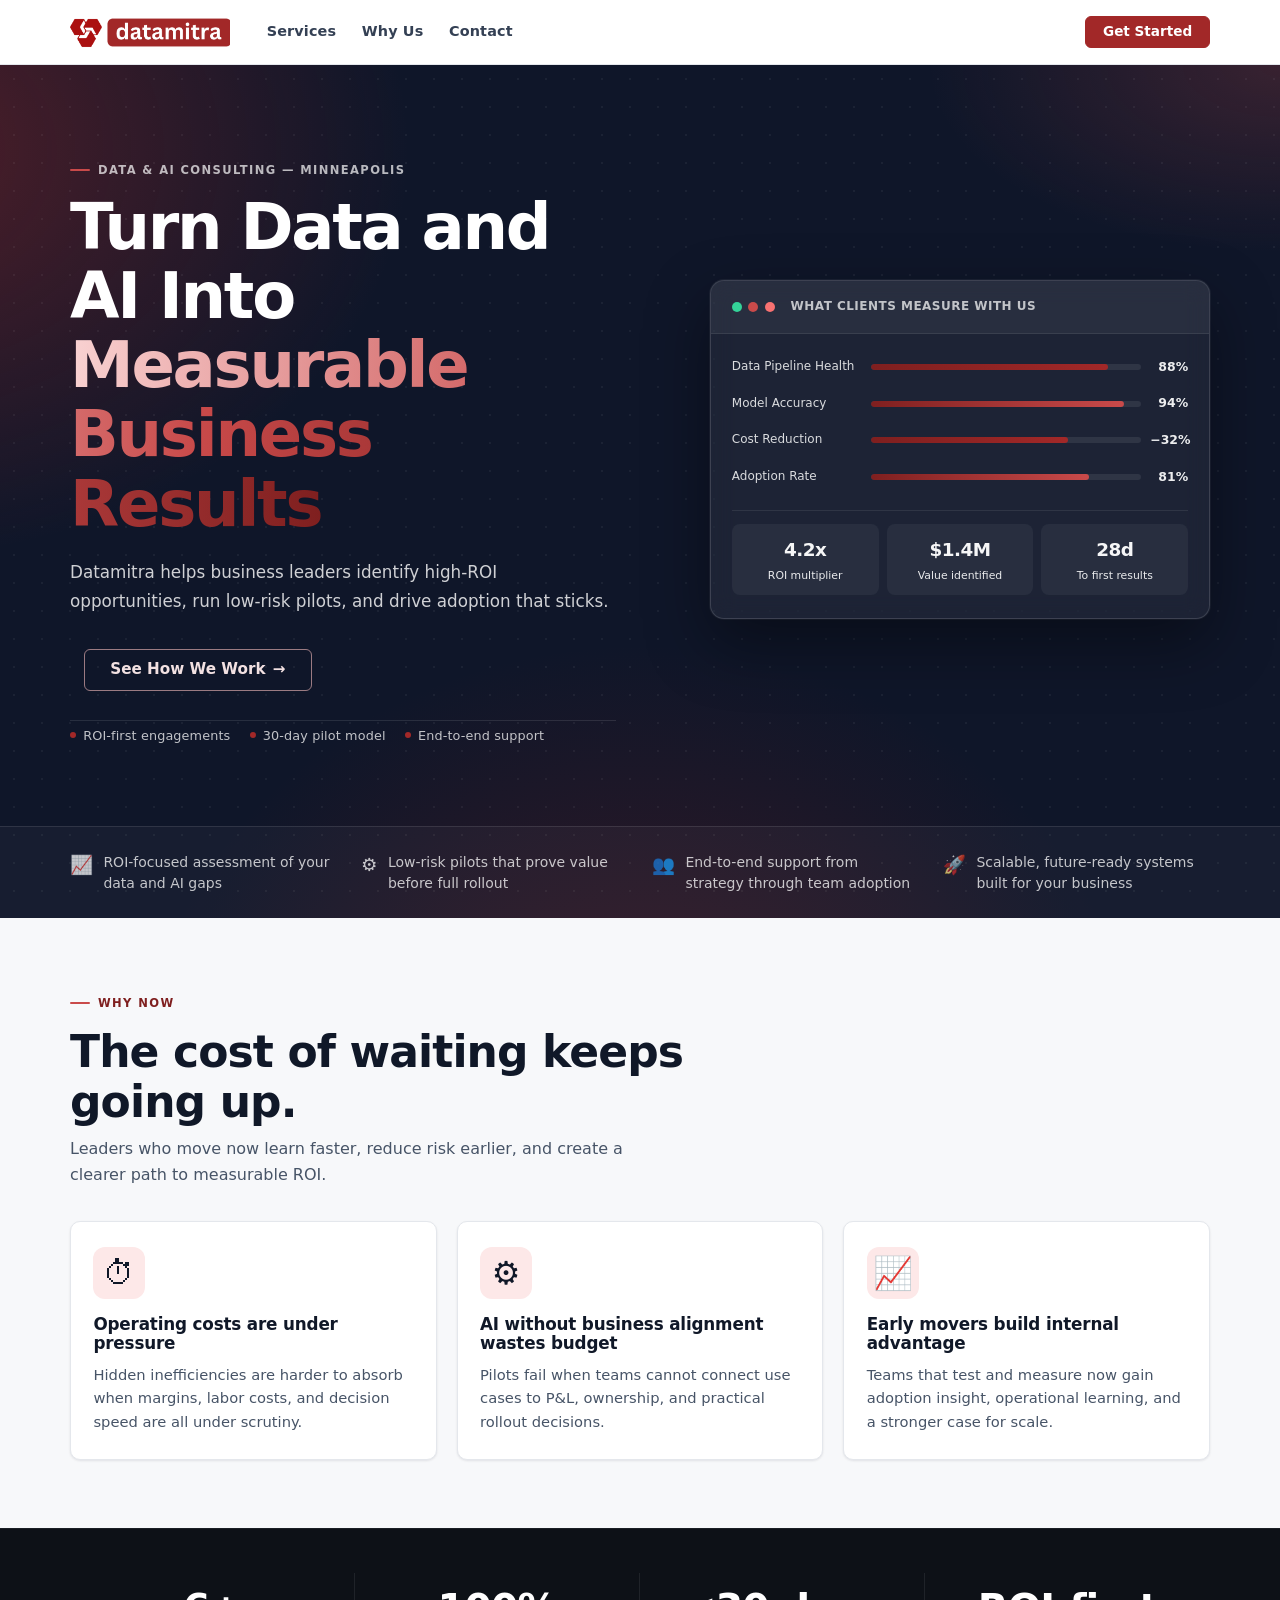
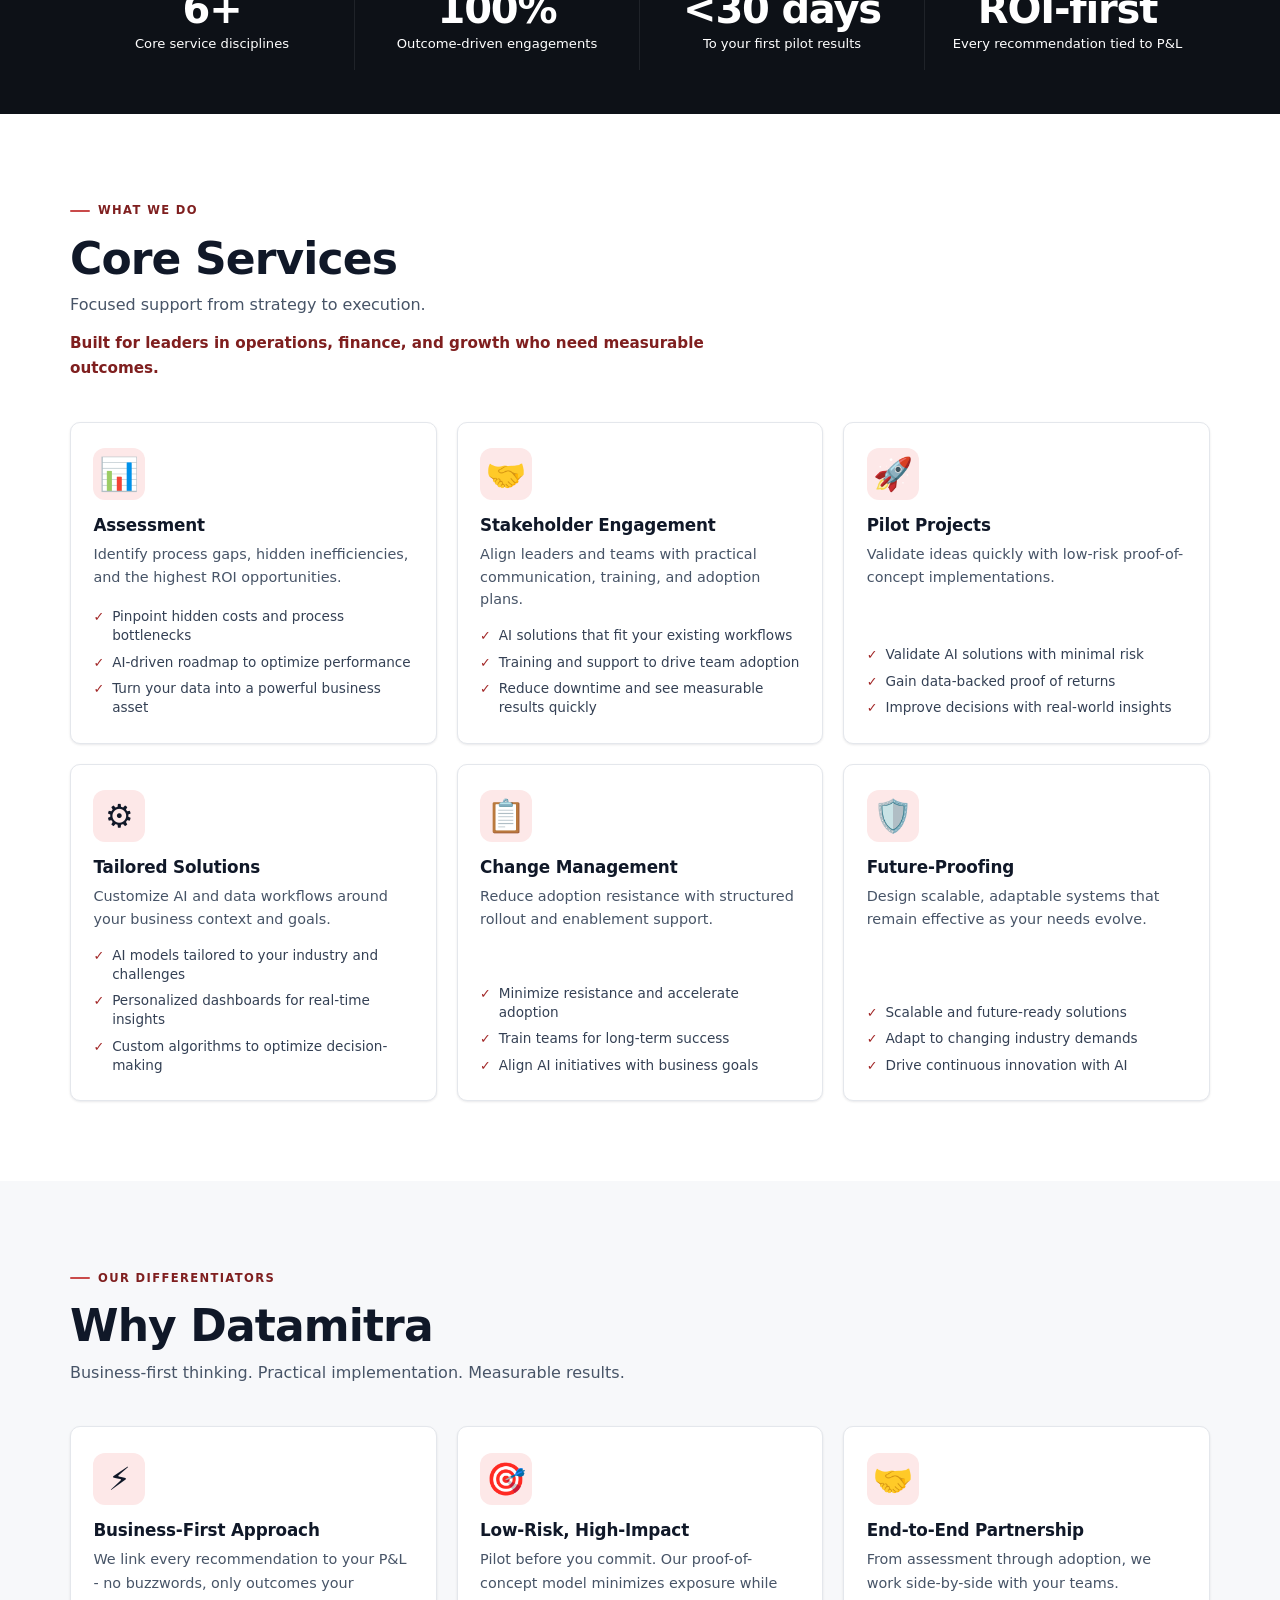
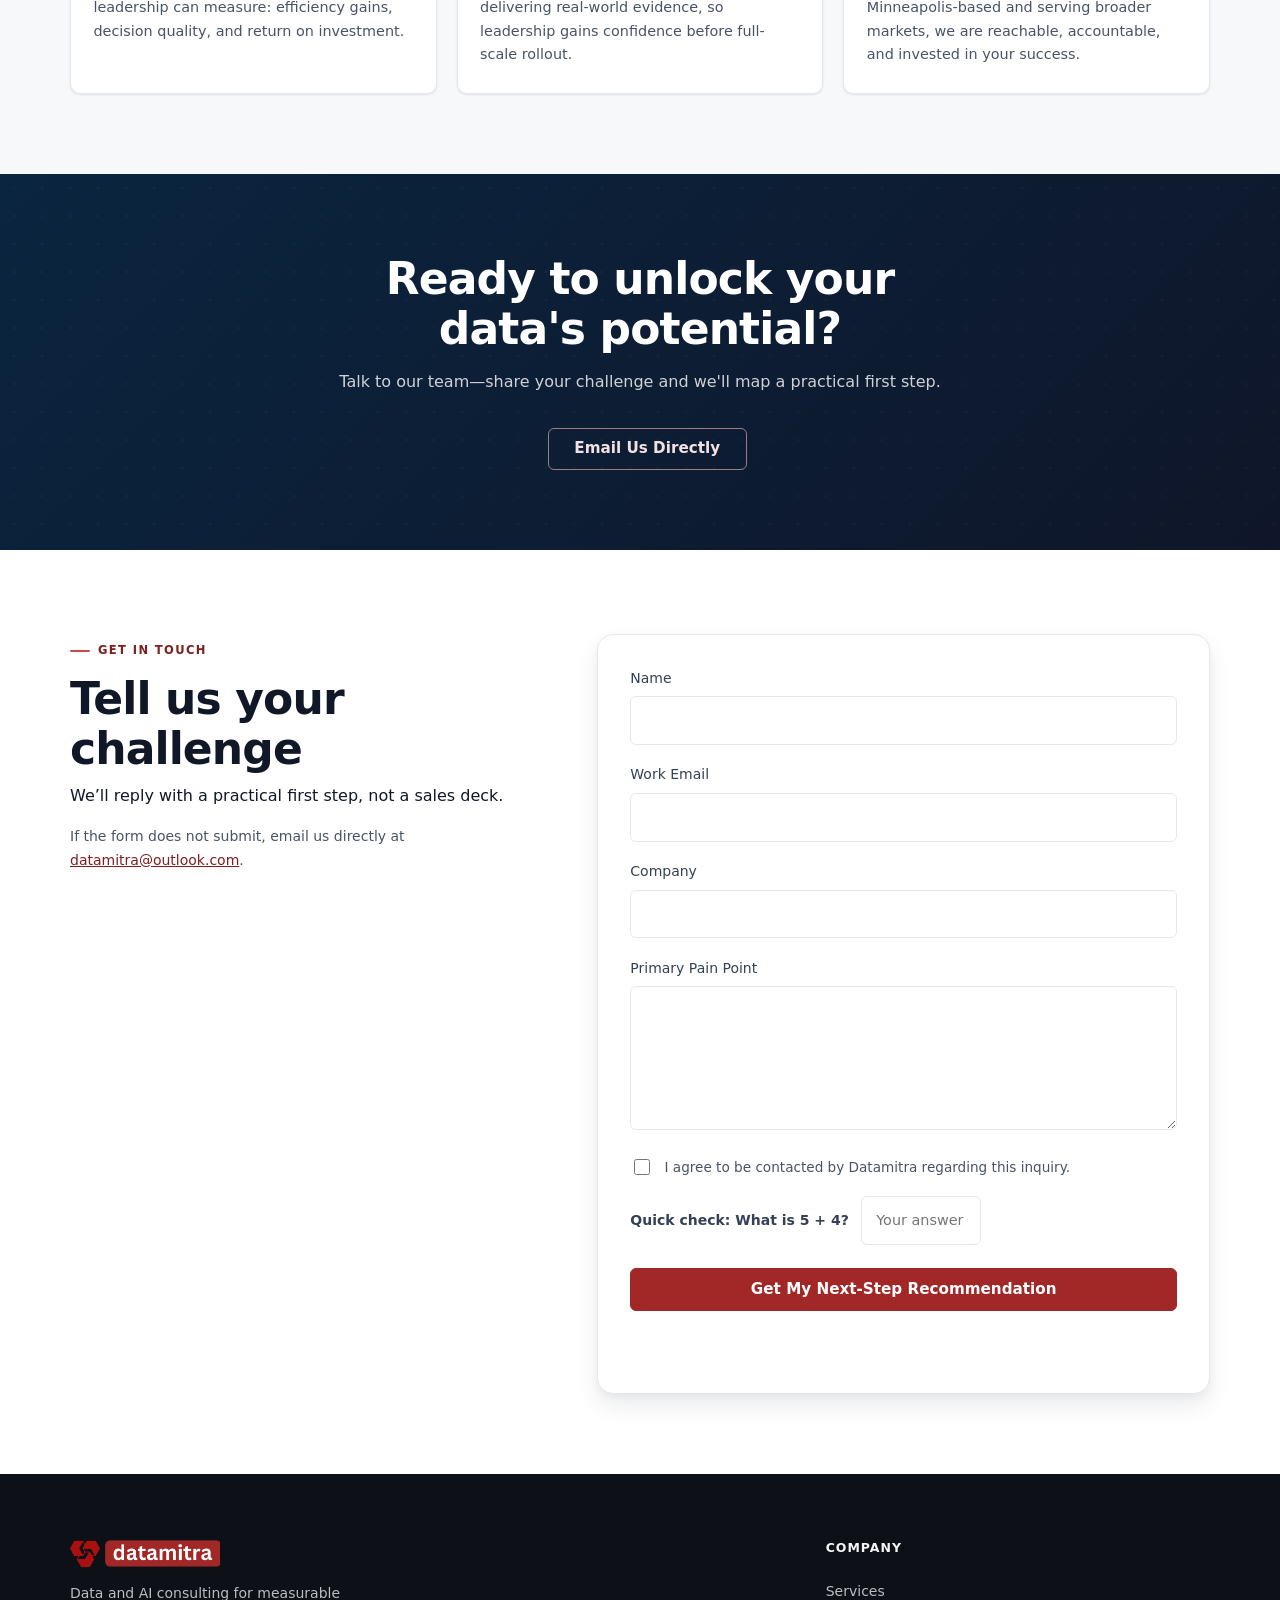
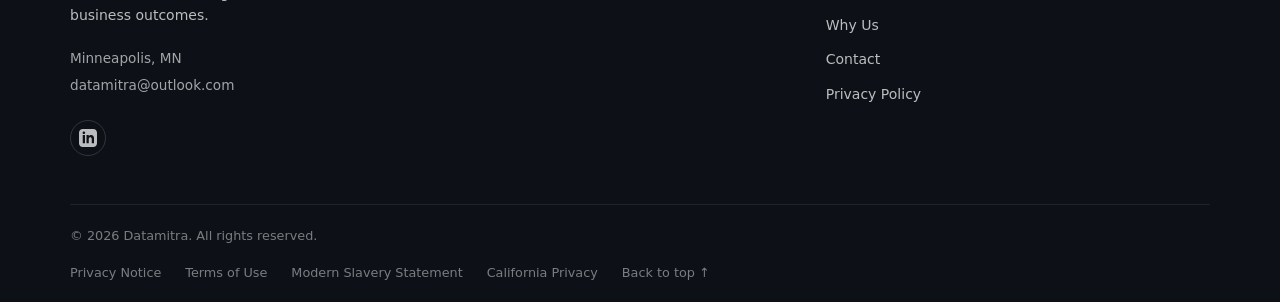
==== commit 7be06f63: "Add legal pages: Privacy Notice, Terms of Use, Modern Slavery Statement, California Privacy" ====
--- a/index.html
+++ b/index.html
@@ -402,10 +402,10 @@
         <div class="container footer-bottom-inner">
           <p>&copy; <span id="year"></span> Datamitra. All rights reserved.</p>
           <div class="legal-links">
-            <a href="privacy.html">Privacy Notice</a>
-            <a href="#">Terms of Use</a>
-            <a href="#">Modern Slavery Statement</a>
-            <a href="#">California Privacy</a>
+            <a href="privacy-notice.html">Privacy Notice</a>
+            <a href="terms-of-use.html">Terms of Use</a>
+            <a href="modern-slavery.html">Modern Slavery Statement</a>
+            <a href="california-privacy.html">California Privacy</a>
             <a href="#top">Back to top &uarr;</a>
           </div>
         </div>
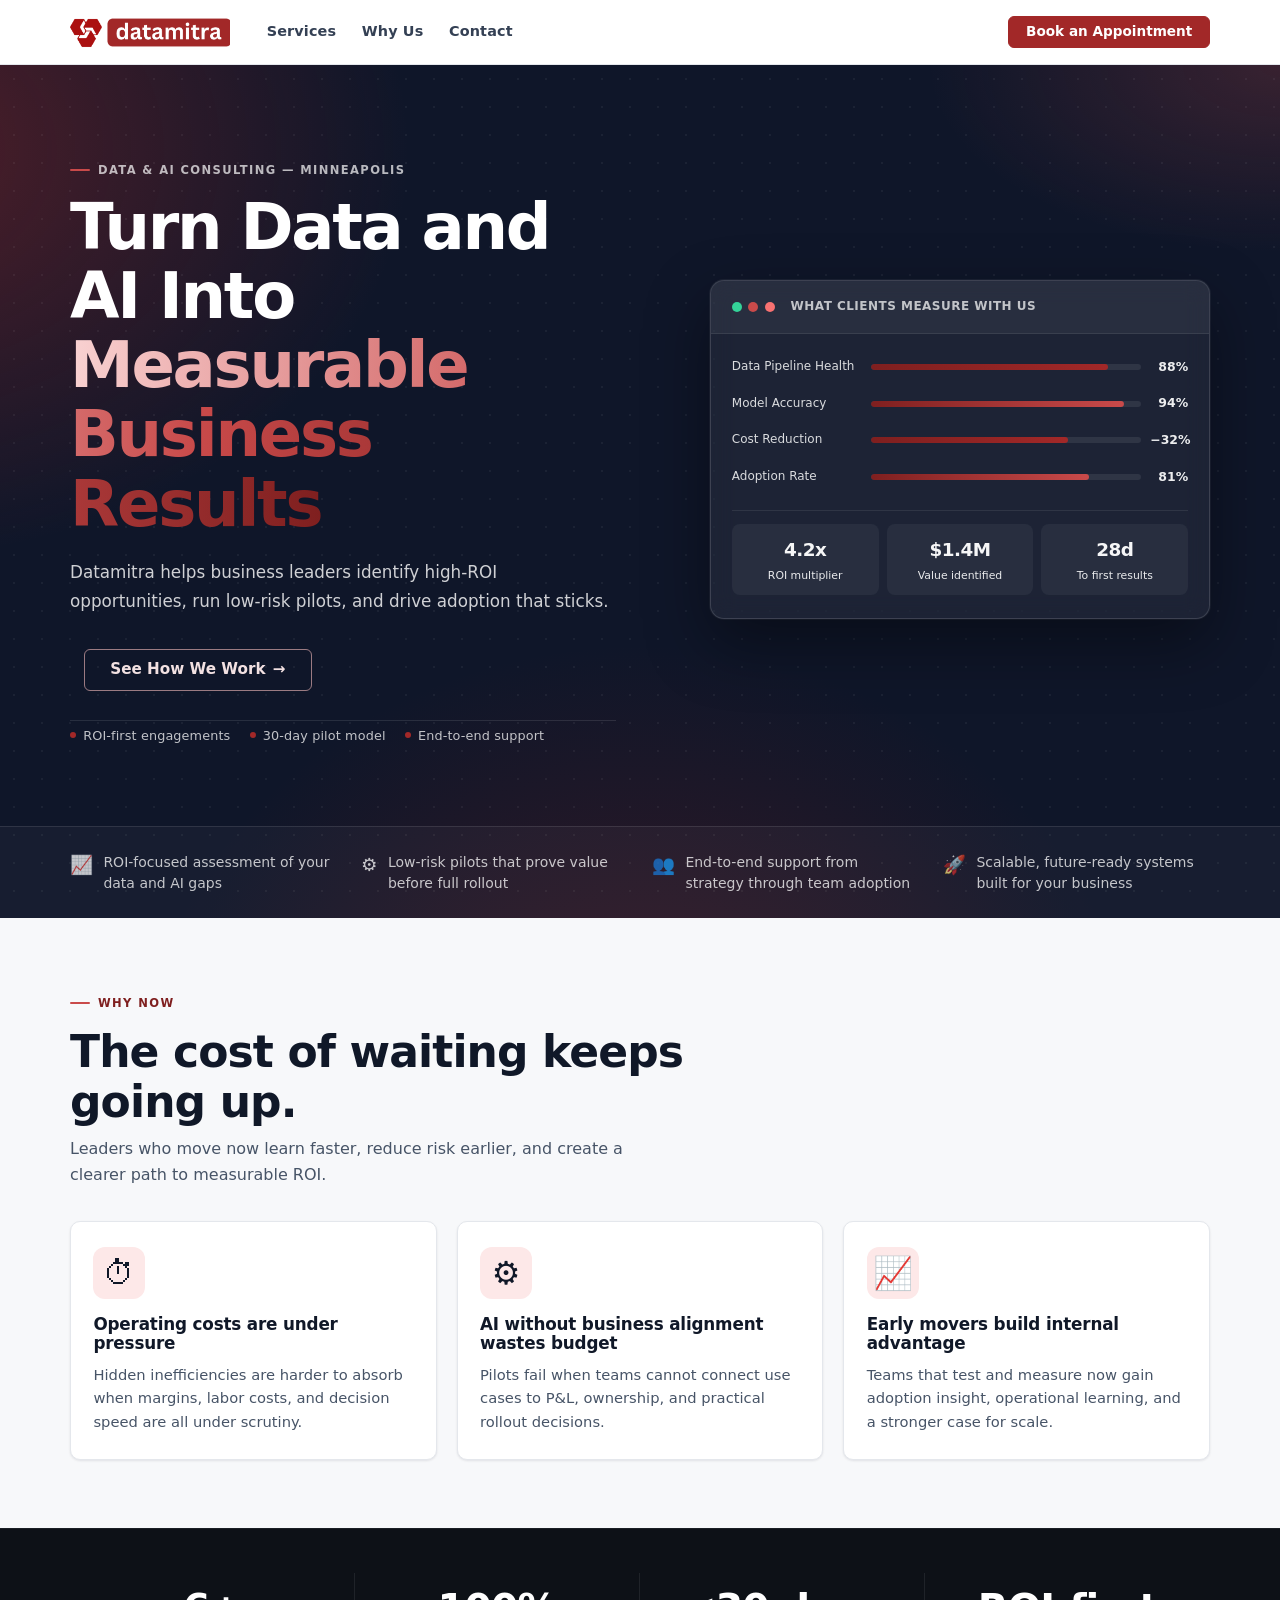
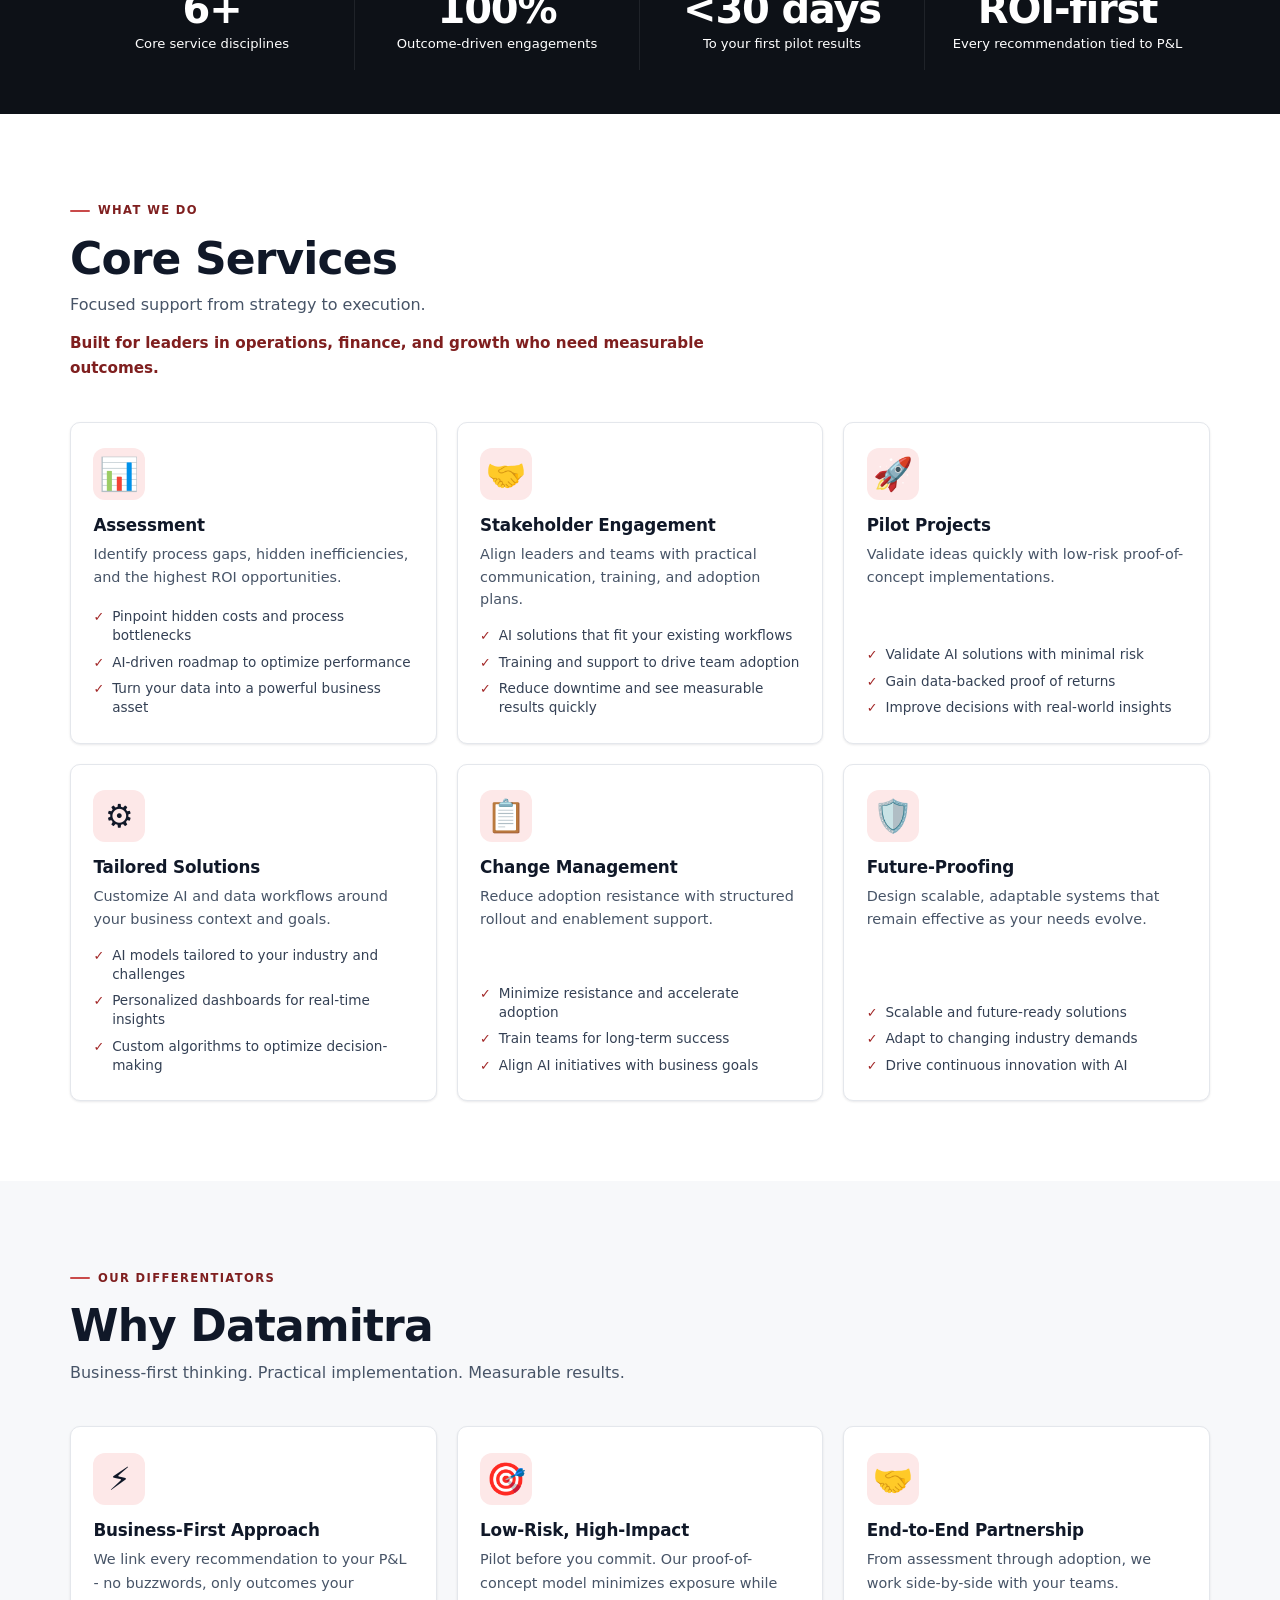
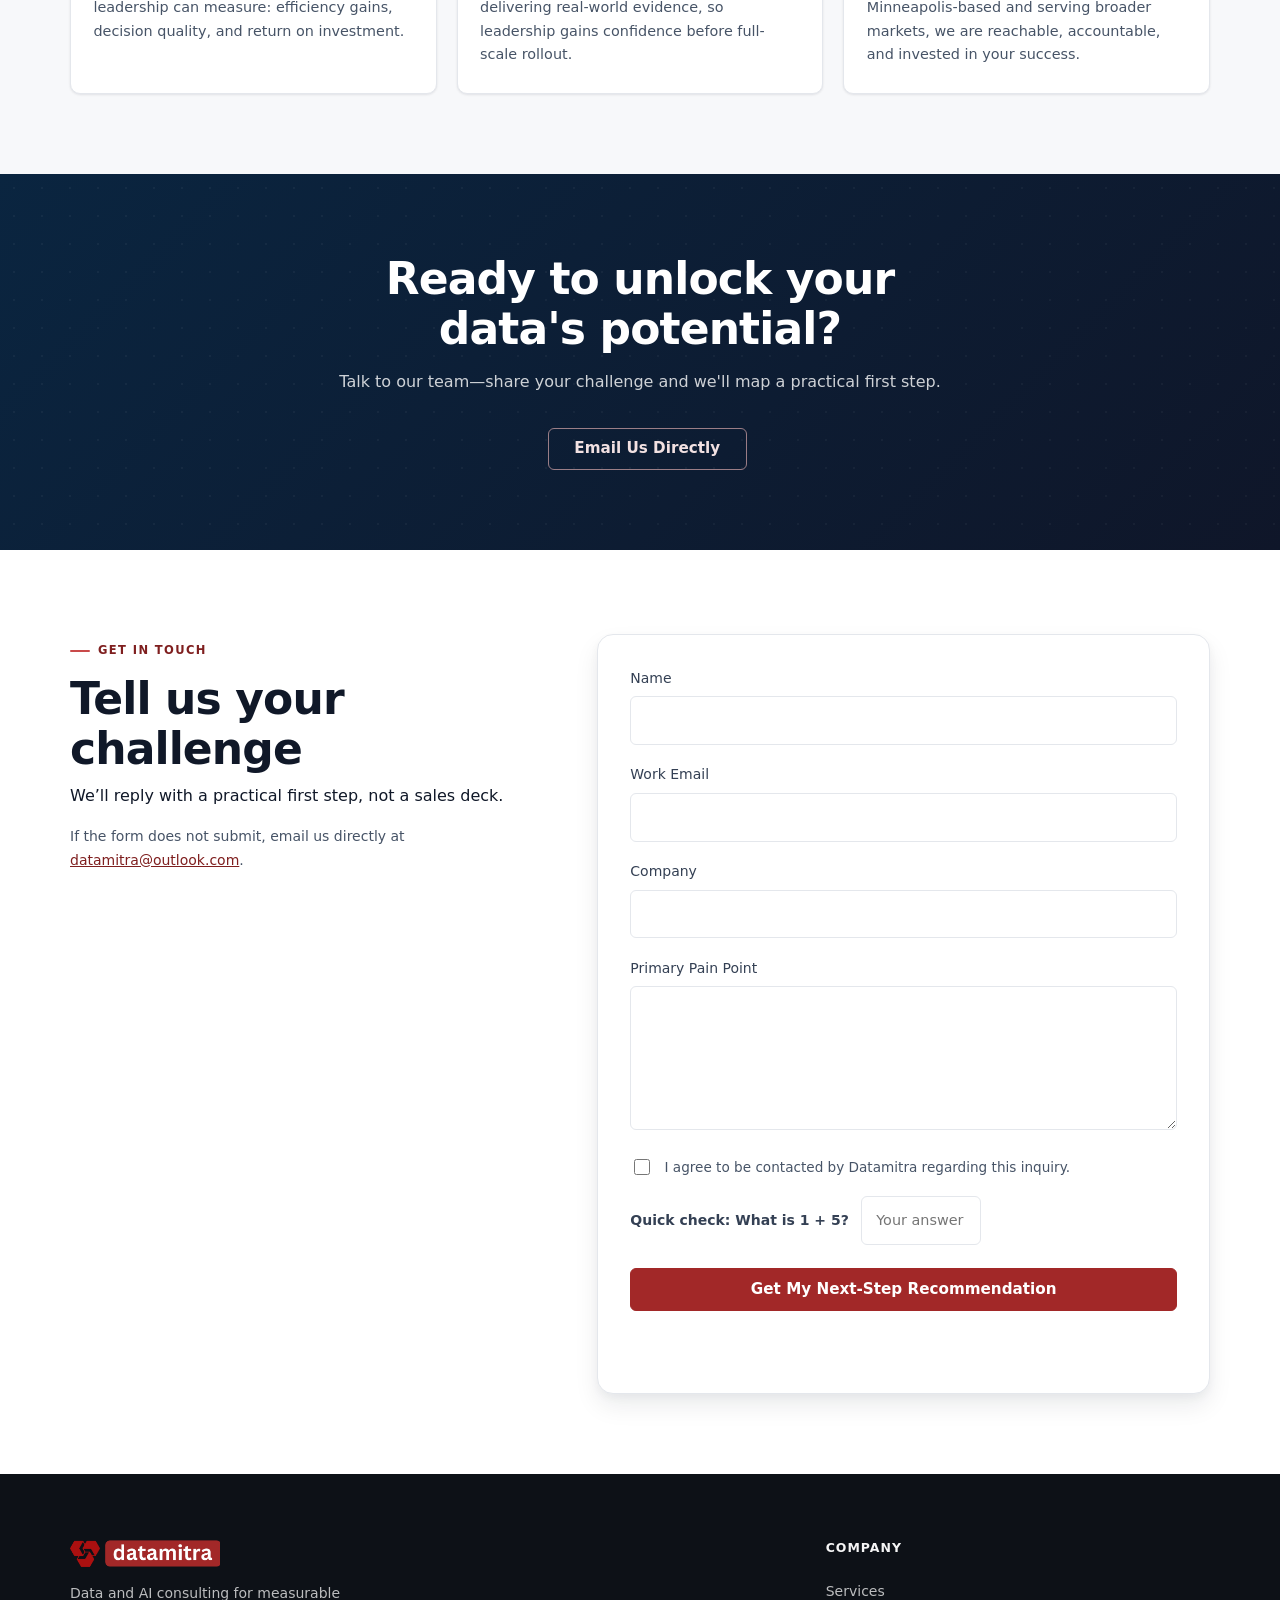
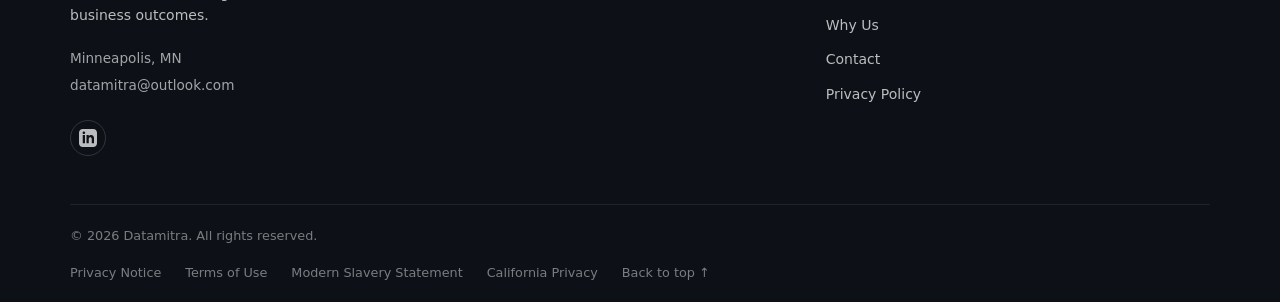
==== commit 2e3c9224: "Replace 'Get Started' nav button with 'Book an Appointment' linking to Google Calendar" ====
--- a/index.html
+++ b/index.html
@@ -44,7 +44,7 @@
           </ul>
         </nav>
         <div class="nav-actions">
-          <a class="btn btn-nav" href="#contact">Get Started</a>
+          <a class="btn btn-nav" href="https://calendar.google.com/calendar/appointments/schedules/AcZssZ2FUQxYby-SHyhyVcBf7xVcEHY242NLsDYYjzsNjG-u0UprrvH2GQXKTk11LdVNzRK6YGHO6Rc5?gv=true" target="_blank" rel="noopener">Book an Appointment</a>
           <button class="nav-toggle" id="nav-toggle" aria-label="Open navigation menu" aria-expanded="false" aria-controls="nav-links">
             <span class="hamburger-bar"></span>
             <span class="hamburger-bar"></span>
